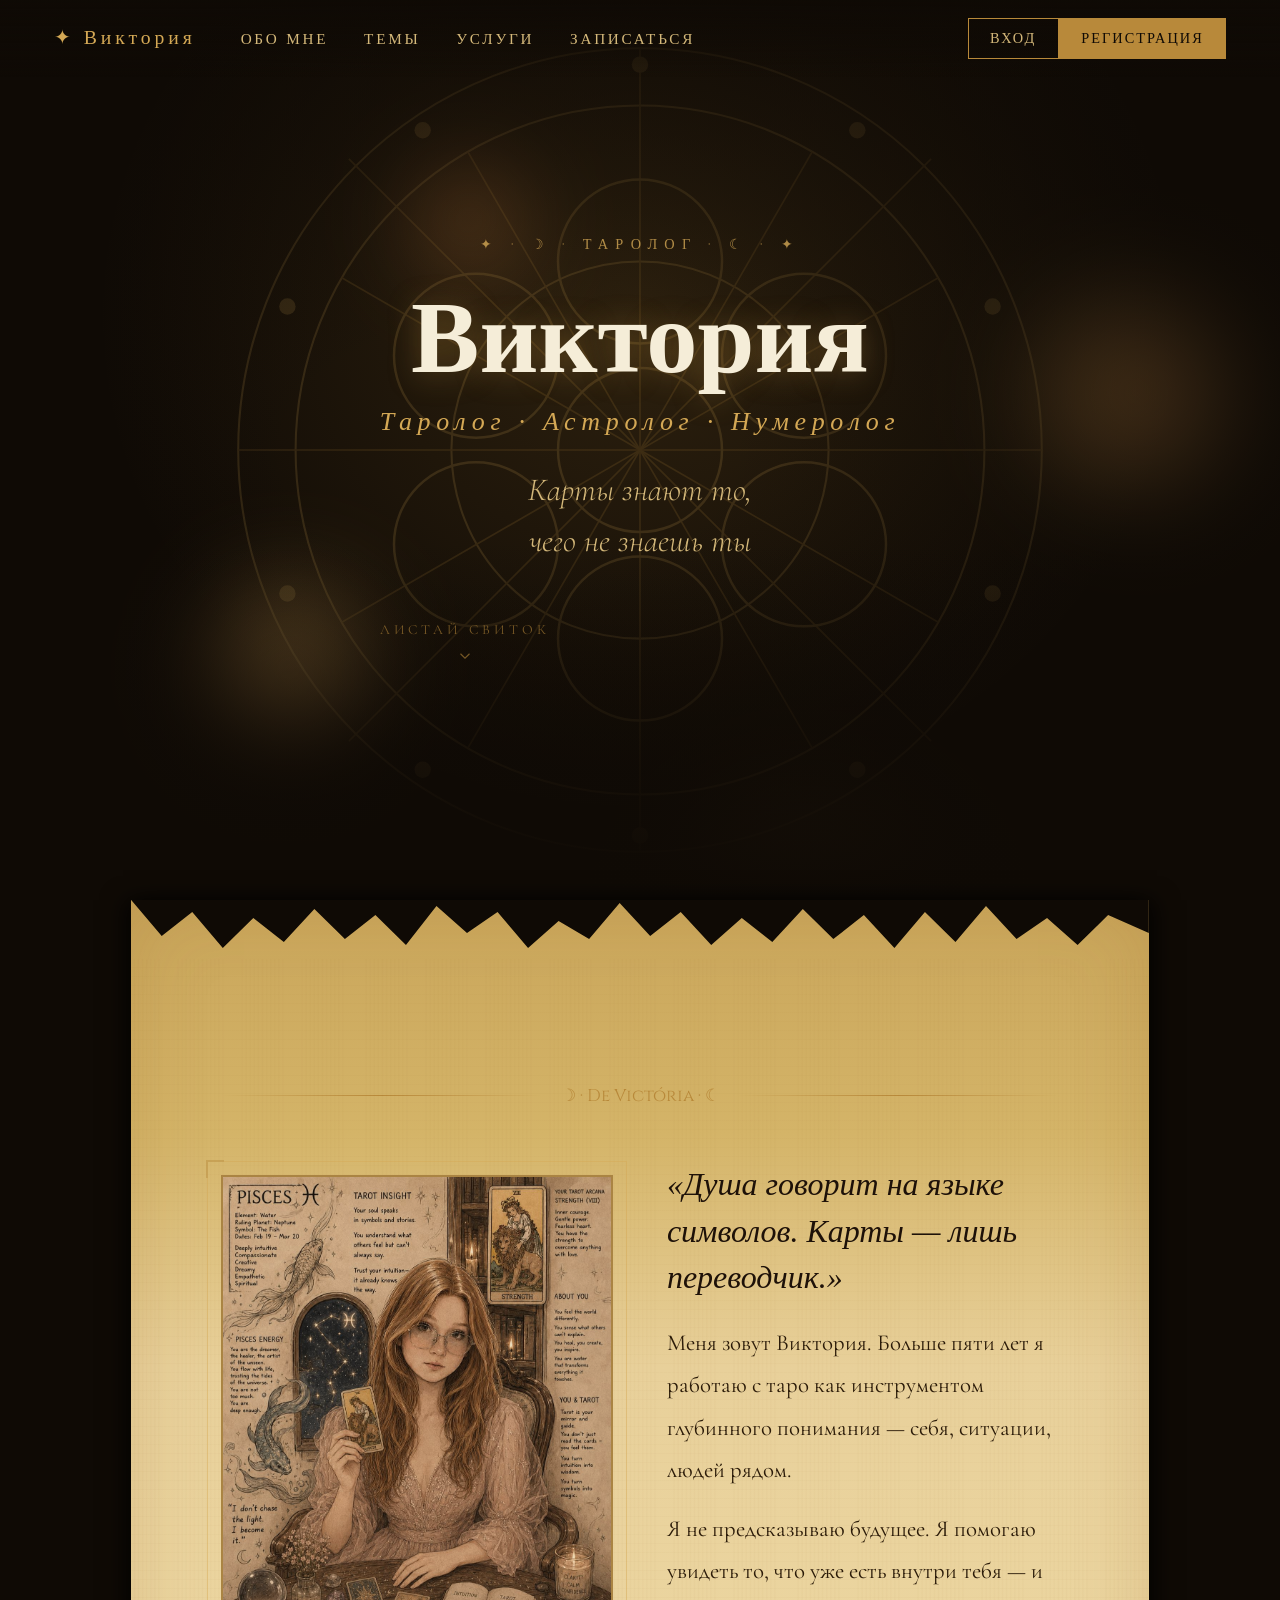
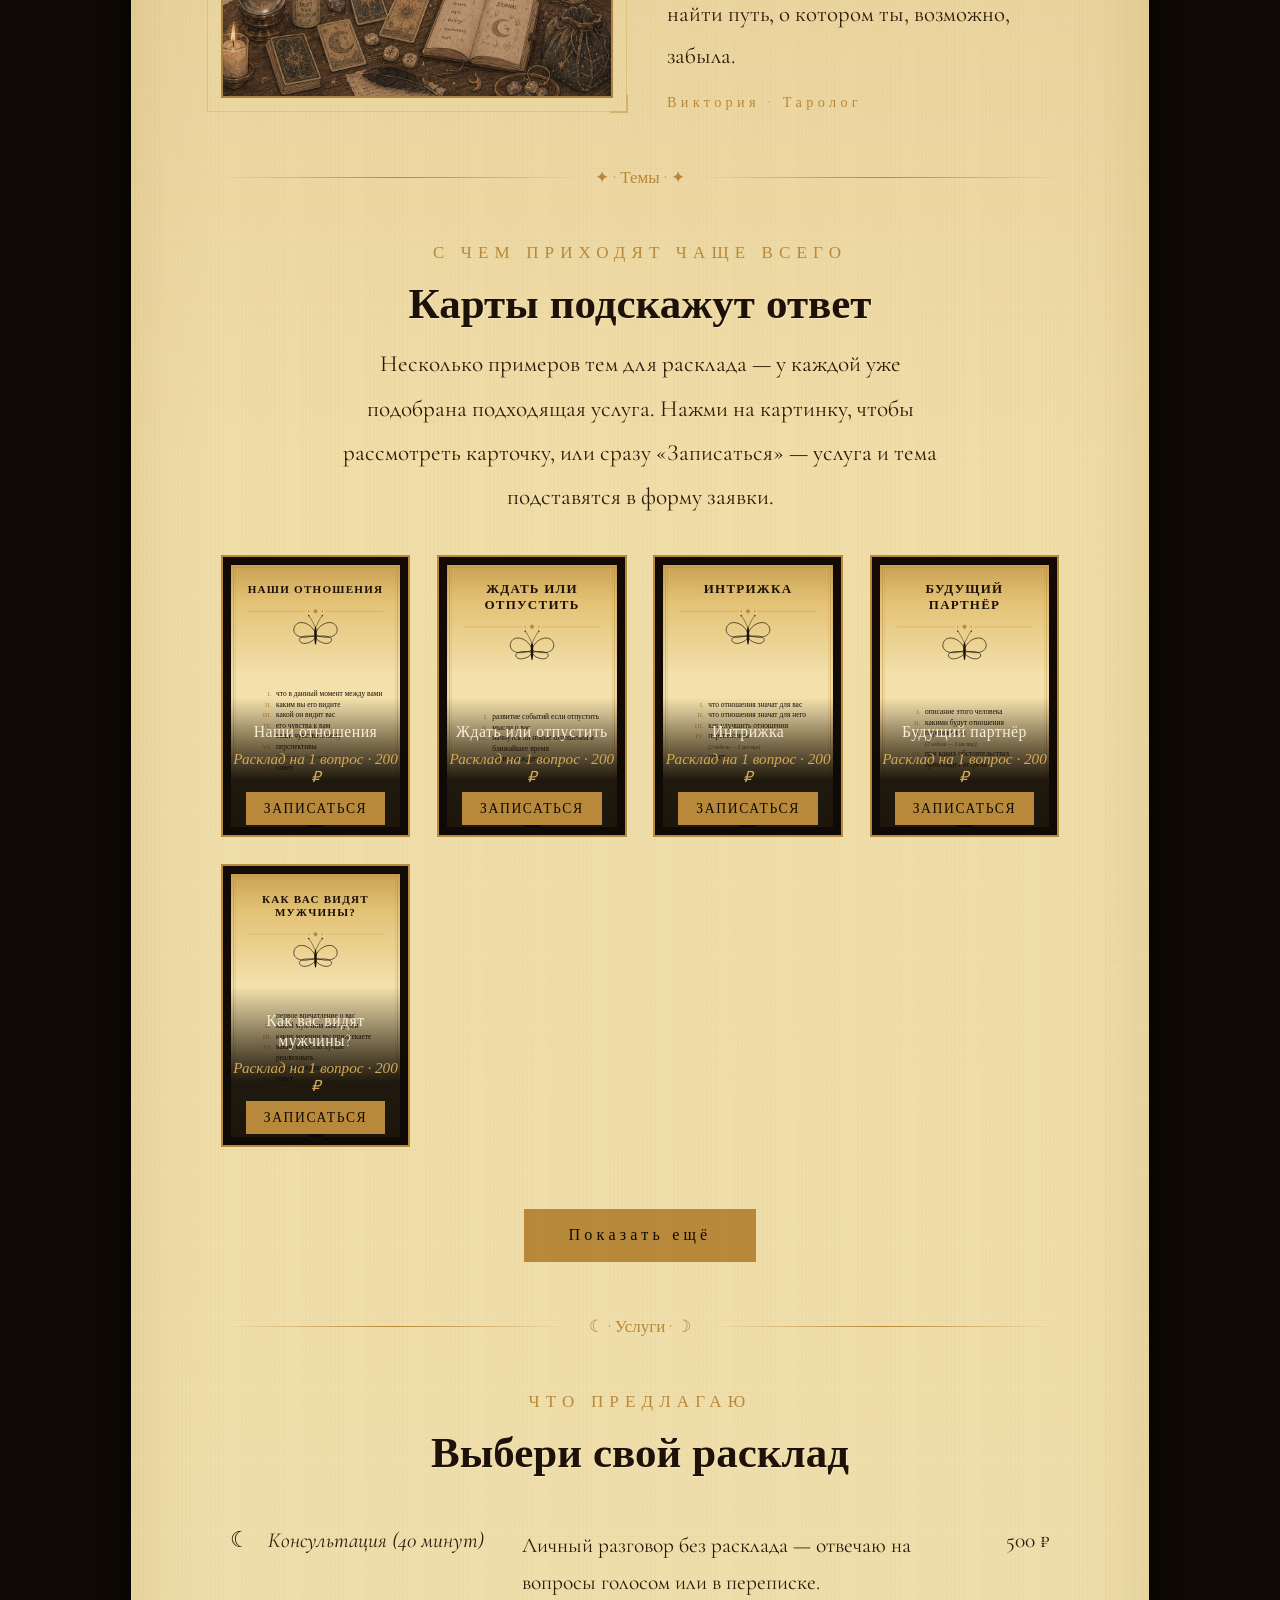
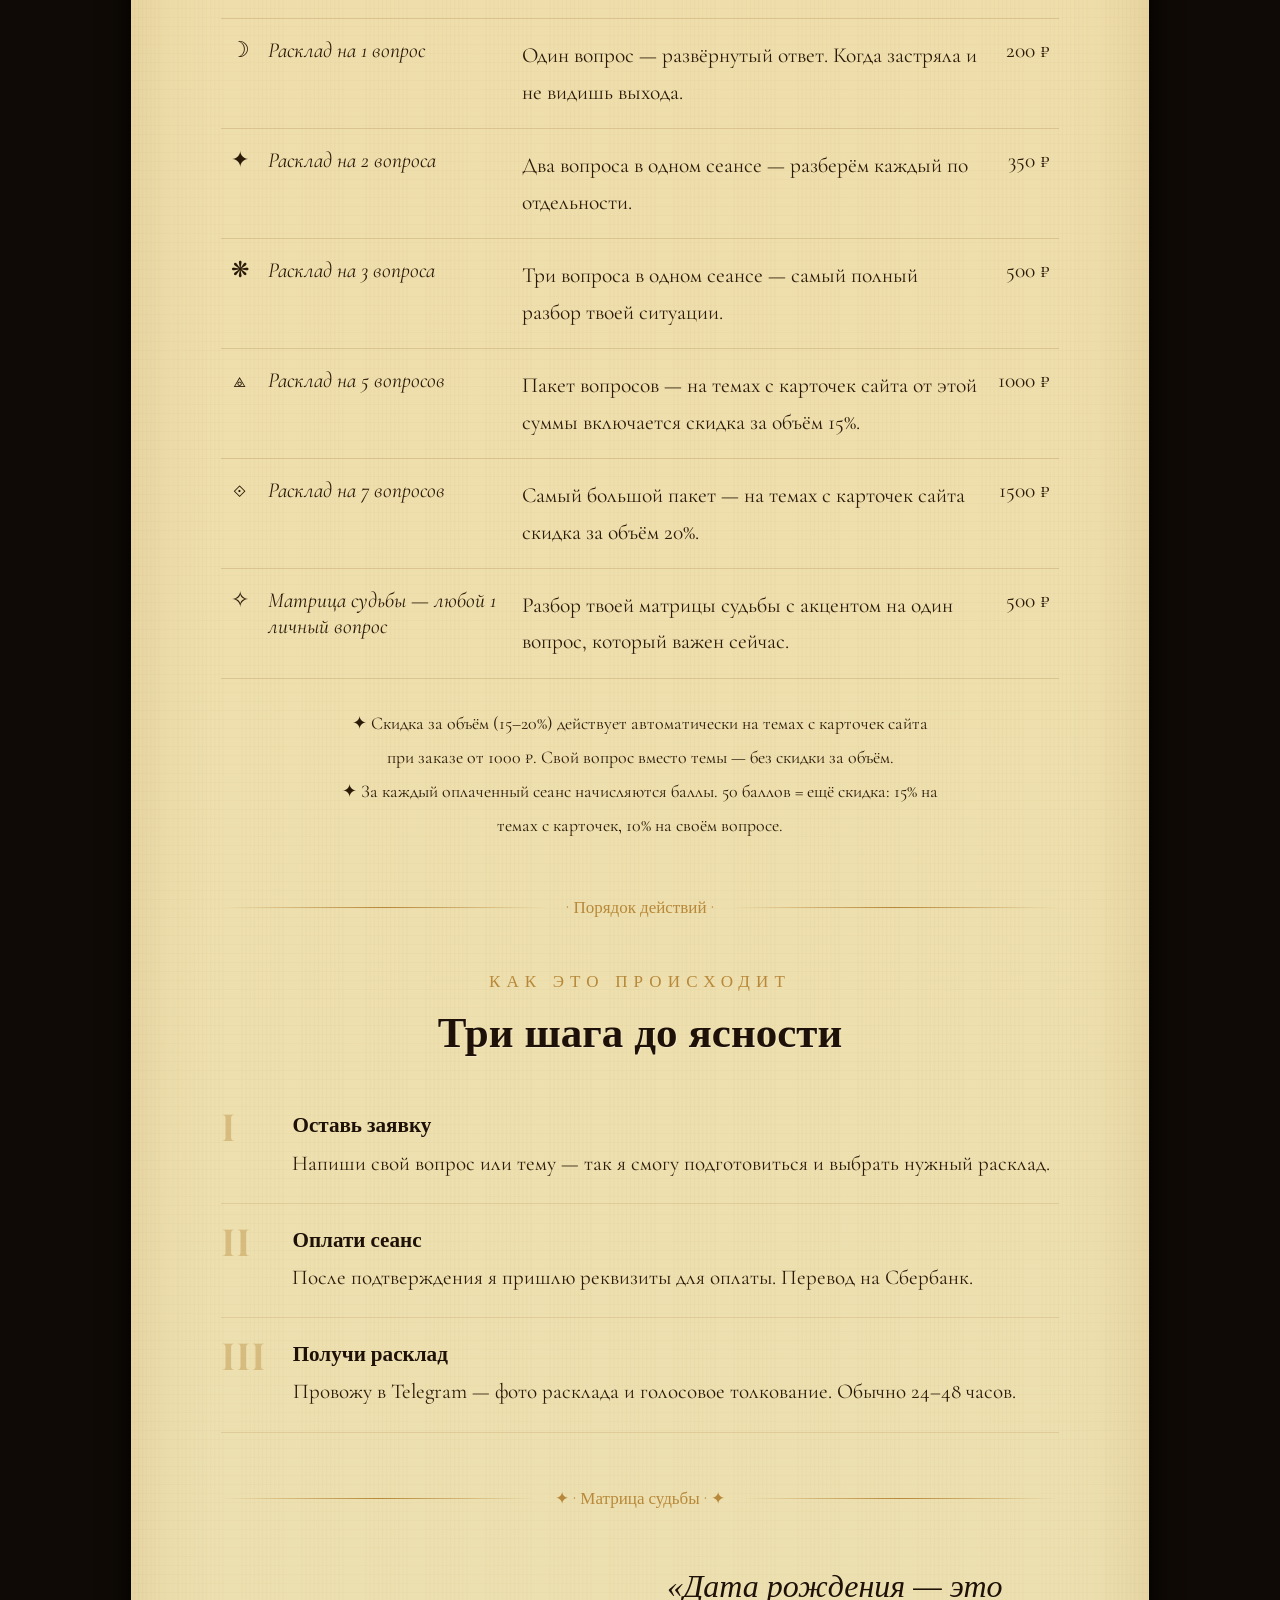
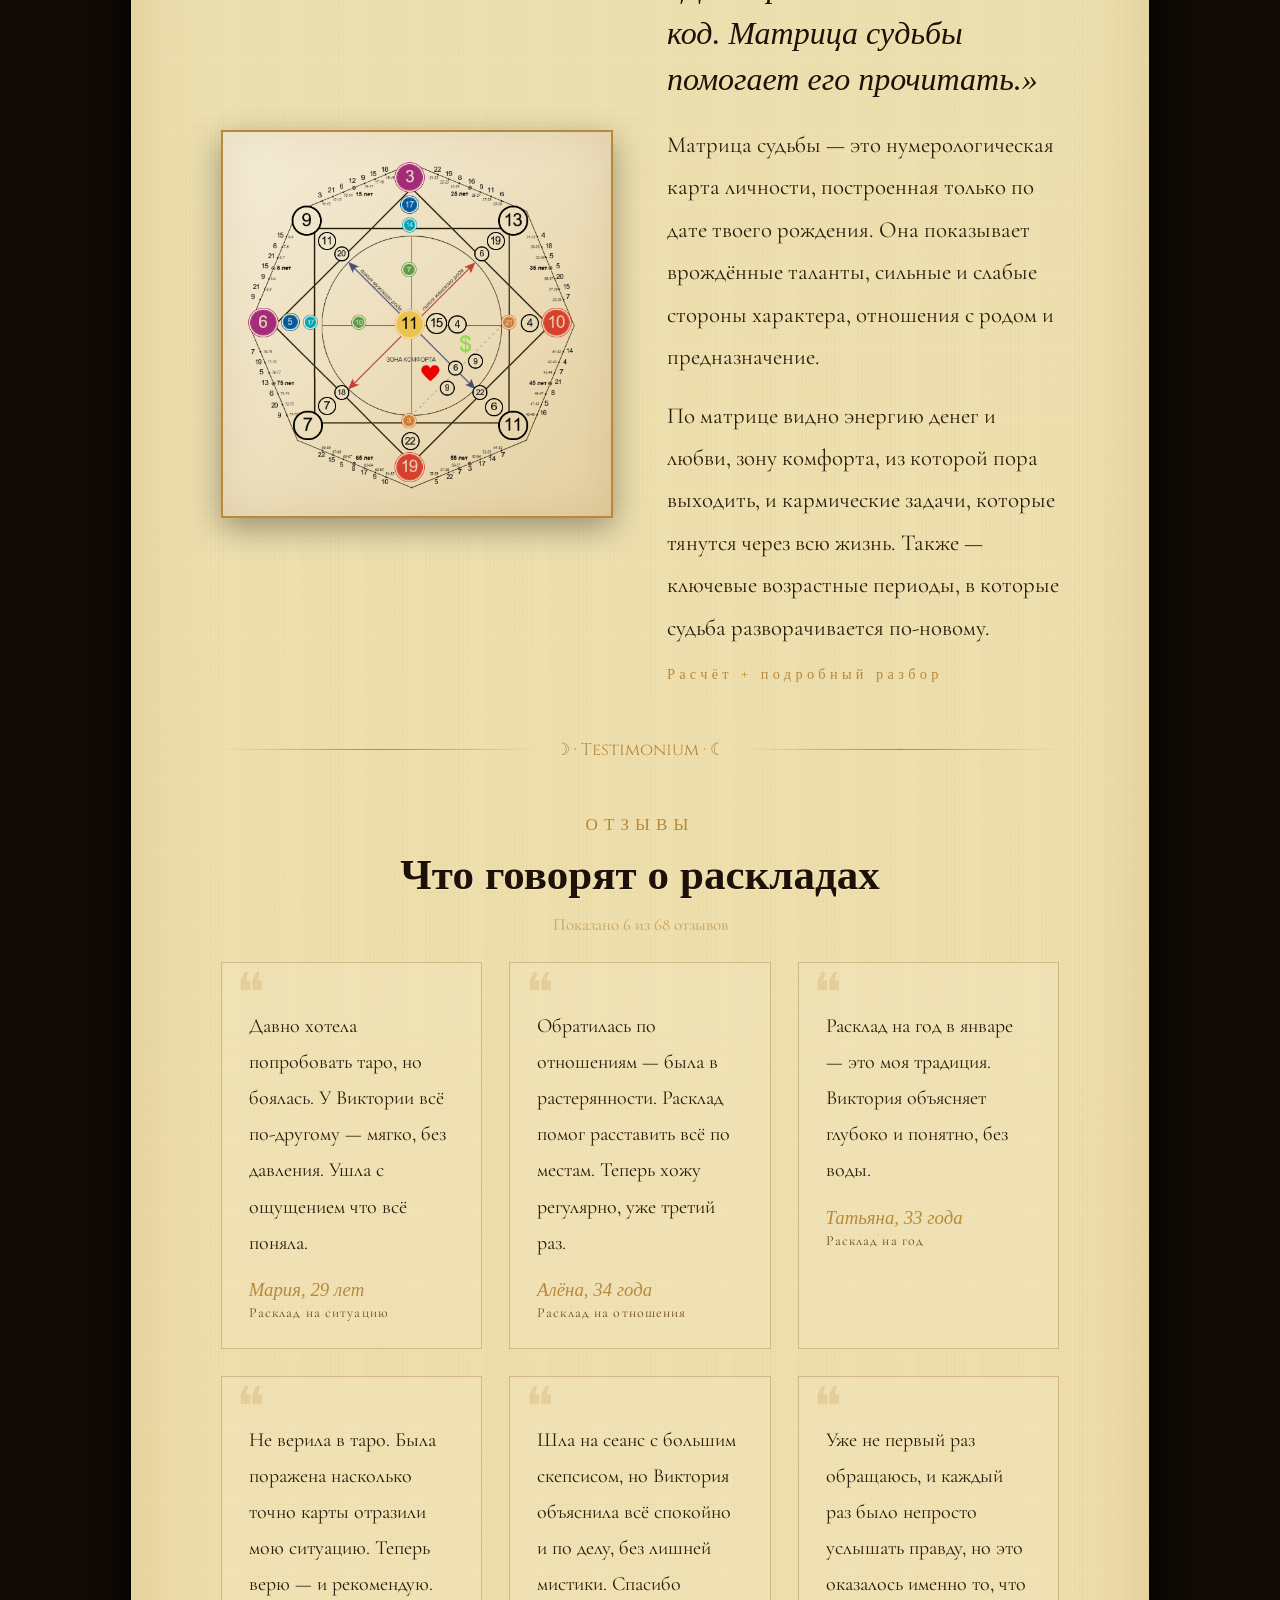
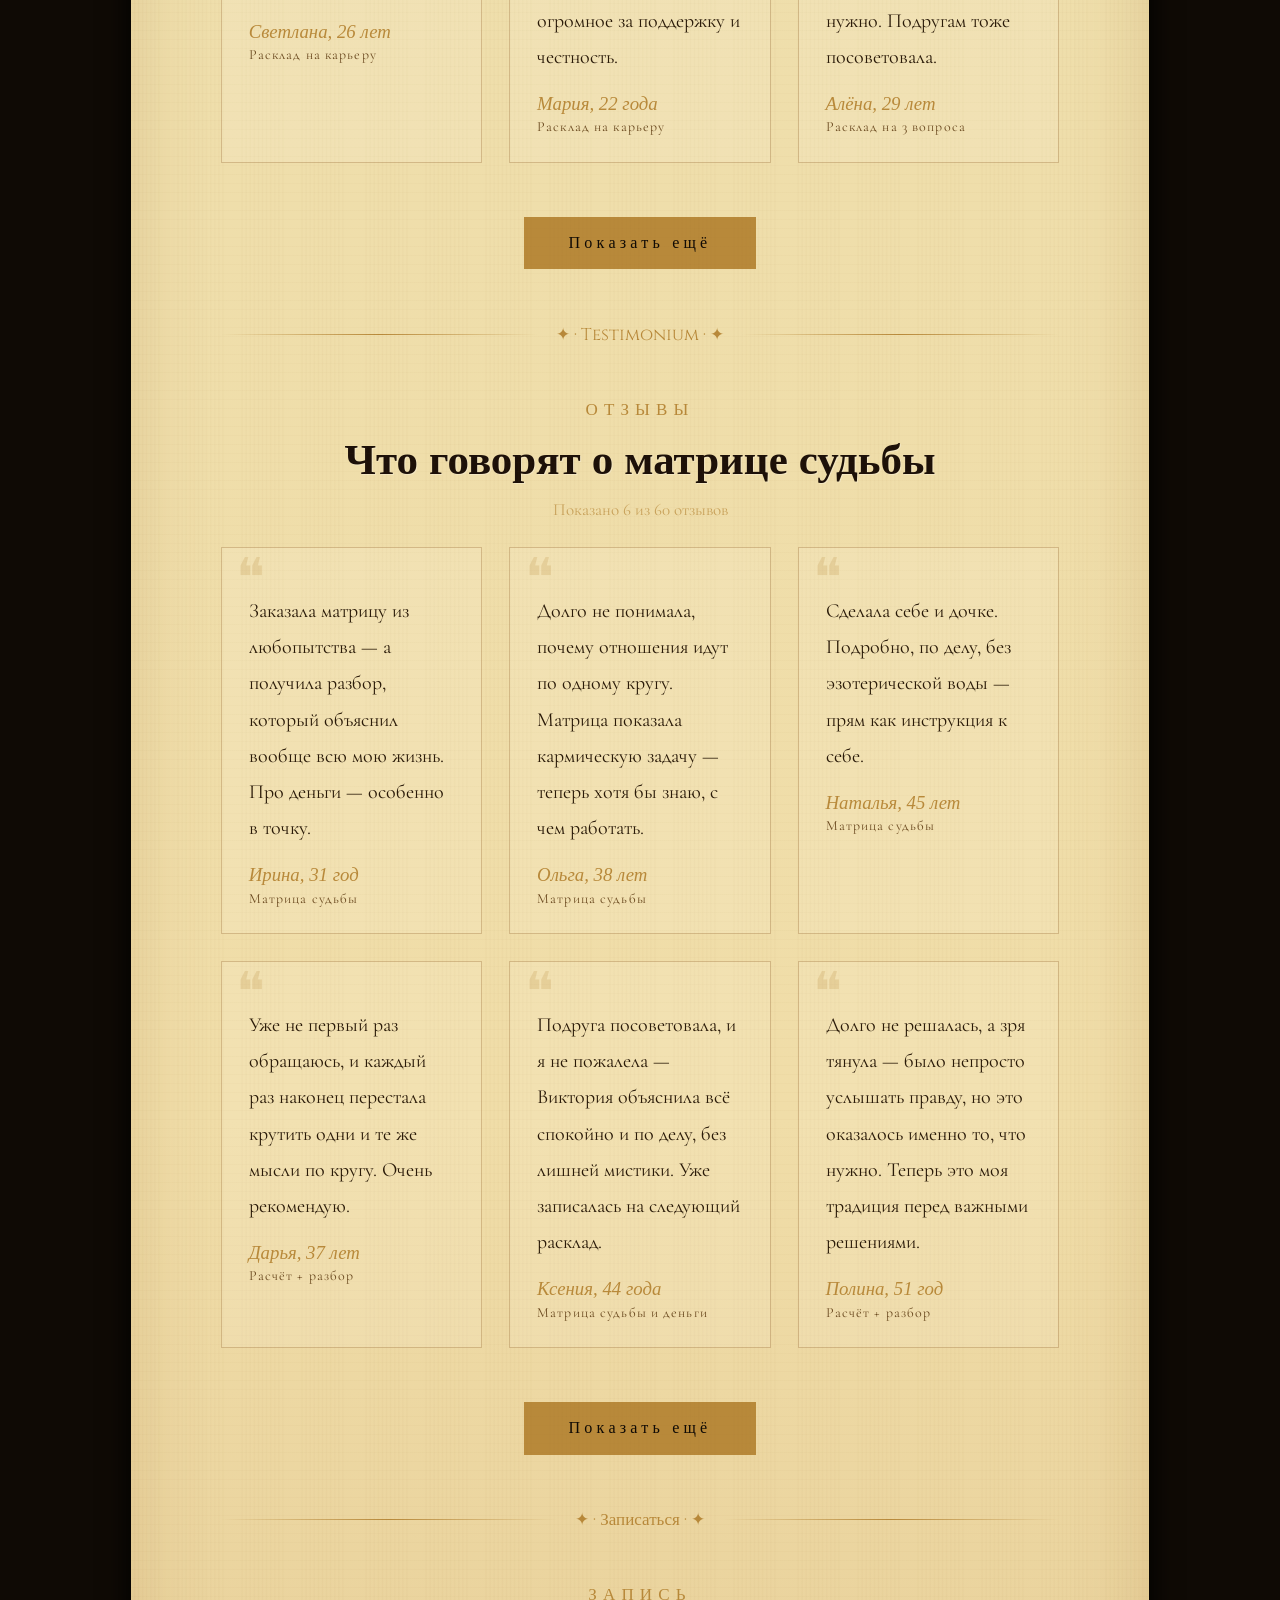
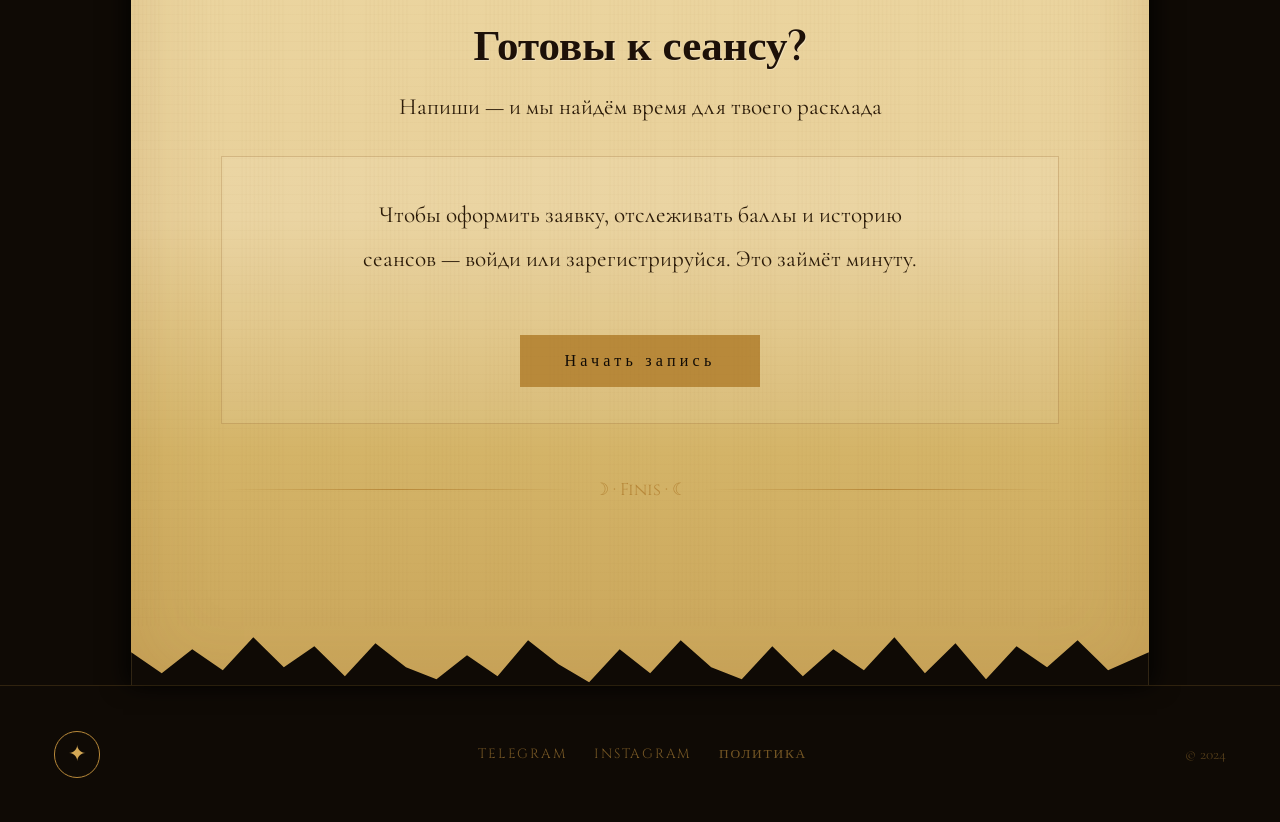
==== frontend/index.html @ 43d9a082 "Compute own-question price from question count instead of a stale catalog The "own question" booking" ====
<!DOCTYPE html>
<html lang="ru">
<head>
<meta charset="UTF-8"/>
<meta name="viewport" content="width=device-width,initial-scale=1.0"/>
<title>Виктория — Таролог</title>
<link rel="preconnect" href="https://fonts.googleapis.com"/>
<link rel="preconnect" href="https://fonts.gstatic.com" crossorigin/>
<link href="https://fonts.googleapis.com/css2?family=Cinzel:wght@400;600;700&family=Cormorant+Garamond:ital,wght@0,300;0,400;0,600;1,300;1,400;1,600&family=IM+Fell+English:ital@0;1&display=swap" rel="stylesheet"/>
<link rel="stylesheet" href="styles.css"/>
</head>
<body>
<canvas id="stars-canvas"></canvas>

<nav>
  <a href="#" class="nav-logo">✦ Виктория</a>
  <ul class="nav-links">
    <li><a href="#about">Обо мне</a></li>
    <li><a href="#cards">Темы</a></li>
    <li><a href="#services">Услуги</a></li>
    <li><a href="#contact">Записаться</a></li>
  </ul>
  <div class="nav-auth">
    <div class="nav-auth-buttons" id="navAuthButtons">
      <button type="button" class="nav-btn" onclick="openAuthModal('login')">Вход</button>
      <button type="button" class="nav-btn primary" onclick="openAuthModal('register')">Регистрация</button>
    </div>
    <div class="nav-profile" id="navProfile" style="display:none">
      <span class="nav-profile-info" id="navProfileInfo"></span>
      <button type="button" class="nav-btn" onclick="logout()">Выйти</button>
    </div>
  </div>
</nav>

<section class="hero">
  <div class="hero-bg"></div>
  <div class="hero-sigil">
    <svg viewBox="0 0 200 200" fill="none" stroke="#d4a855" stroke-width="0.5">
      <circle cx="100" cy="100" r="98"/>
      <circle cx="100" cy="100" r="84"/>
      <circle cx="100" cy="100" r="46"/>
      <g stroke="#b8893a" stroke-width="0.4">
        <line x1="100" y1="2" x2="100" y2="198"/>
        <line x1="2" y1="100" x2="198" y2="100"/>
        <line x1="29" y1="29" x2="171" y2="171"/>
        <line x1="171" y1="29" x2="29" y2="171"/>
        <line x1="100" y1="16" x2="100" y2="184" transform="rotate(30 100 100)"/>
        <line x1="100" y1="16" x2="100" y2="184" transform="rotate(60 100 100)"/>
        <line x1="100" y1="16" x2="100" y2="184" transform="rotate(120 100 100)"/>
        <line x1="100" y1="16" x2="100" y2="184" transform="rotate(150 100 100)"/>
      </g>
      <g stroke="#d4a855" stroke-width="0.6">
        <circle cx="100" cy="54" r="20"/>
        <circle cx="140" cy="77" r="20"/>
        <circle cx="140" cy="123" r="20"/>
        <circle cx="100" cy="146" r="20"/>
        <circle cx="60" cy="123" r="20"/>
        <circle cx="60" cy="77" r="20"/>
        <circle cx="100" cy="100" r="20"/>
      </g>
      <g fill="#d4a855" stroke="none">
        <circle cx="100" cy="6" r="2"/><circle cx="153" cy="22" r="2"/><circle cx="186" cy="65" r="2"/>
        <circle cx="186" cy="135" r="2"/><circle cx="153" cy="178" r="2"/><circle cx="100" cy="194" r="2"/>
        <circle cx="47" cy="178" r="2"/><circle cx="14" cy="135" r="2"/><circle cx="14" cy="65" r="2"/>
        <circle cx="47" cy="22" r="2"/>
      </g>
    </svg>
  </div>
  <div class="candle candle1"></div>
  <div class="candle candle2"></div>
  <div class="candle candle3"></div>
  <div class="candle candle4"></div>
  <div class="hero-vignette"></div>
  <div class="hero-bottom"></div>
  <div class="hero-content">
    <p class="hero-rune">✦ · ☽ · ТАРОЛОГ · ☾ · ✦</p>
    <h1 class="hero-title">Виктория</h1>
    <p class="hero-name">Таролог · Астролог · Нумеролог</p>
    <p class="hero-tagline">Карты знают то,<br/>чего не знаешь ты</p>
    <button type="button" class="scroll-hint" onclick="document.querySelector('.scroll-world').scrollIntoView({behavior:'smooth'})">
      <span>Листай свиток</span>
      <svg viewBox="0 0 24 24"><polyline points="6 9 12 15 18 9"/></svg>
    </button>
  </div>
</section>

<div class="scroll-world">
  <div class="scroll-body">
    <div class="scroll-inner">

      <!-- ПОРТРЕТ -->
      <section id="about">
        <div class="ornament reveal">
          <div class="ornament-line"></div>
          <span class="ornament-glyph">☽ · De Victória · ☾</span>
          <div class="ornament-line"></div>
        </div>
        <div class="portrait-section reveal">
          <div class="portrait-wrap">
            <img class="portrait-img" src="img/photos/portrait2.jpg" alt="Виктория"/>
            <div class="portrait-frame"></div>
          </div>
          <div>
            <p class="portrait-quote">«Душа говорит на языке символов. Карты — лишь переводчик.»</p>
            <p class="portrait-body">Меня зовут Виктория. Больше пяти лет я работаю с таро как инструментом глубинного понимания — себя, ситуации, людей рядом.</p>
            <p class="portrait-body">Я не предсказываю будущее. Я помогаю увидеть то, что уже есть внутри тебя — и найти путь, о котором ты, возможно, забыла.</p>
            <p class="portrait-sig">Виктория · Таролог</p>
          </div>
        </div>
      </section>

      <!-- ТЕМЫ РАСКЛАДОВ -->
      <section id="cards">
        <div class="ornament reveal">
          <div class="ornament-line"></div>
          <span class="ornament-glyph">✦ · Темы · ✦</span>
          <div class="ornament-line"></div>
        </div>
        <p class="scroll-eyebrow reveal">С чем приходят чаще всего</p>
        <h2 class="scroll-section-title reveal">Карты подскажут ответ</h2>
        <p class="scroll-text reveal">Несколько примеров тем для расклада — у каждой уже подобрана подходящая услуга. Нажми на картинку, чтобы рассмотреть карточку, или сразу «Записаться» — услуга и тема подставятся в форму заявки.</p>
        <div class="cards-grid reveal">
          <div class="card-frame"><img src="img/cards/card-otnosheniya.svg" alt="Наши отношения" loading="lazy" onclick="openLightbox('img/cards/card-otnosheniya.svg','Наши отношения')"/><div class="card-title-tag"><span class="card-topic-name">Наши отношения</span><span class="card-topic-price">Расклад на 1 вопрос · 200 ₽</span><button type="button" class="card-book-btn" onclick="bookTopic(event,'Расклад на 1 вопрос','Наши отношения')">Записаться</button></div></div>
          <div class="card-frame"><img src="img/cards/card-zhdat-ili-otpustit.svg" alt="Ждать или отпустить" loading="lazy" onclick="openLightbox('img/cards/card-zhdat-ili-otpustit.svg','Ждать или отпустить')"/><div class="card-title-tag"><span class="card-topic-name">Ждать или отпустить</span><span class="card-topic-price">Расклад на 1 вопрос · 200 ₽</span><button type="button" class="card-book-btn" onclick="bookTopic(event,'Расклад на 1 вопрос','Ждать или отпустить')">Записаться</button></div></div>
          <div class="card-frame"><img src="img/cards/card-intrizhka.svg" alt="Интрижка" loading="lazy" onclick="openLightbox('img/cards/card-intrizhka.svg','Интрижка')"/><div class="card-title-tag"><span class="card-topic-name">Интрижка</span><span class="card-topic-price">Расклад на 1 вопрос · 200 ₽</span><button type="button" class="card-book-btn" onclick="bookTopic(event,'Расклад на 1 вопрос','Интрижка')">Записаться</button></div></div>
          <div class="card-frame"><img src="img/cards/card-budushiy-partner.svg" alt="Будущий партнёр" loading="lazy" onclick="openLightbox('img/cards/card-budushiy-partner.svg','Будущий партнёр')"/><div class="card-title-tag"><span class="card-topic-name">Будущий партнёр</span><span class="card-topic-price">Расклад на 1 вопрос · 200 ₽</span><button type="button" class="card-book-btn" onclick="bookTopic(event,'Расклад на 1 вопрос','Будущий партнёр')">Записаться</button></div></div>
          <div class="card-frame"><img src="img/cards/card-kak-vidyat-muzhchiny.svg" alt="Как вас видят мужчины?" loading="lazy" onclick="openLightbox('img/cards/card-kak-vidyat-muzhchiny.svg','Как вас видят мужчины?')"/><div class="card-title-tag"><span class="card-topic-name">Как вас видят мужчины?</span><span class="card-topic-price">Расклад на 1 вопрос · 200 ₽</span><button type="button" class="card-book-btn" onclick="bookTopic(event,'Расклад на 1 вопрос','Как вас видят мужчины?')">Записаться</button></div></div>
          <div class="card-frame card-extra"><img src="img/cards/card-tyubik.svg" alt="Тюбик" loading="lazy" onclick="openLightbox('img/cards/card-tyubik.svg','Тюбик')"/><div class="card-title-tag"><span class="card-topic-name">Тюбик</span><span class="card-topic-price">Расклад на 1 вопрос · 200 ₽</span><button type="button" class="card-book-btn" onclick="bookTopic(event,'Расклад на 1 вопрос','Тюбик')">Записаться</button></div></div>
          <div class="card-frame card-extra"><img src="img/cards/card-tochka-g.svg" alt="Моя точка G" loading="lazy" onclick="openLightbox('img/cards/card-tochka-g.svg','Моя точка G')"/><div class="card-title-tag"><span class="card-topic-name">Моя точка G</span><span class="card-topic-price">Расклад на 1 вопрос · 200 ₽</span><button type="button" class="card-book-btn" onclick="bookTopic(event,'Расклад на 1 вопрос','Моя точка G')">Записаться</button></div></div>
          <div class="card-frame card-extra"><img src="img/cards/card-chego-on-hochet.svg" alt="Чего он хочет в постели?" loading="lazy" onclick="openLightbox('img/cards/card-chego-on-hochet.svg','Чего он хочет в постели?')"/><div class="card-title-tag"><span class="card-topic-name">Чего он хочет в постели?</span><span class="card-topic-price">Расклад на 1 вопрос · 200 ₽</span><button type="button" class="card-book-btn" onclick="bookTopic(event,'Расклад на 1 вопрос','Чего он хочет в постели?')">Записаться</button></div></div>
          <div class="card-frame card-extra"><img src="img/cards/card-analiz-sna.svg" alt="Анализ сна" loading="lazy" onclick="openLightbox('img/cards/card-analiz-sna.svg','Анализ сна')"/><div class="card-title-tag"><span class="card-topic-name">Анализ сна</span><span class="card-topic-price">Расклад на 1 вопрос · 200 ₽</span><button type="button" class="card-book-btn" onclick="bookTopic(event,'Расклад на 1 вопрос','Анализ сна')">Записаться</button></div></div>
          <div class="card-frame card-extra"><img src="img/cards/card-tishina.svg" alt="Тишина" loading="lazy" onclick="openLightbox('img/cards/card-tishina.svg','Тишина')"/><div class="card-title-tag"><span class="card-topic-name">Тишина</span><span class="card-topic-price">Расклад на 1 вопрос · 200 ₽</span><button type="button" class="card-book-btn" onclick="bookTopic(event,'Расклад на 1 вопрос','Тишина')">Записаться</button></div></div>
          <div class="card-frame card-extra"><img src="img/cards/card-druzhba-ili-lyubov.svg" alt="Дружба или любовь" loading="lazy" onclick="openLightbox('img/cards/card-druzhba-ili-lyubov.svg','Дружба или любовь')"/><div class="card-title-tag"><span class="card-topic-name">Дружба или любовь</span><span class="card-topic-price">Расклад на 1 вопрос · 200 ₽</span><button type="button" class="card-book-btn" onclick="bookTopic(event,'Расклад на 1 вопрос','Дружба или любовь')">Записаться</button></div></div>
          <div class="card-frame card-extra"><img src="img/cards/card-travma-otnosheniya.svg" alt="Травма отношения" loading="lazy" onclick="openLightbox('img/cards/card-travma-otnosheniya.svg','Травма отношения')"/><div class="card-title-tag"><span class="card-topic-name">Травма отношения</span><span class="card-topic-price">Расклад на 1 вопрос · 200 ₽</span><button type="button" class="card-book-btn" onclick="bookTopic(event,'Расклад на 1 вопрос','Травма отношения')">Записаться</button></div></div>
        </div>
        <div class="cards-more-wrap reveal">
          <button type="button" class="btn-scroll" id="cardsMoreBtn" onclick="showMoreCards()">Показать ещё</button>
        </div>
      </section>

      <!-- УСЛУГИ -->
      <section id="services">
        <div class="ornament reveal">
          <div class="ornament-line"></div>
          <span class="ornament-glyph">☾ · Услуги · ☽</span>
          <div class="ornament-line"></div>
        </div>
        <p class="scroll-eyebrow reveal">Что предлагаю</p>
        <h2 class="scroll-section-title reveal">Выбери свой расклад</h2>
        <table class="services-table reveal">
          <tbody>
            <tr><td class="td-glyph">☾</td><td class="td-name">Консультация (40 минут)</td><td class="td-desc">Личный разговор без расклада — отвечаю на вопросы голосом или в переписке.</td><td class="td-price">500 ₽</td></tr>
            <tr><td class="td-glyph">☽</td><td class="td-name">Расклад на 1 вопрос</td><td class="td-desc">Один вопрос — развёрнутый ответ. Когда застряла и не видишь выхода.</td><td class="td-price">200 ₽</td></tr>
            <tr><td class="td-glyph">✦</td><td class="td-name">Расклад на 2 вопроса</td><td class="td-desc">Два вопроса в одном сеансе — разберём каждый по отдельности.</td><td class="td-price">350 ₽</td></tr>
            <tr><td class="td-glyph">❋</td><td class="td-name">Расклад на 3 вопроса</td><td class="td-desc">Три вопроса в одном сеансе — самый полный разбор твоей ситуации.</td><td class="td-price">500 ₽</td></tr>
            <tr><td class="td-glyph">⟁</td><td class="td-name">Расклад на 5 вопросов</td><td class="td-desc">Пакет вопросов — на темах с карточек сайта от этой суммы включается скидка за объём 15%.</td><td class="td-price">1000 ₽</td></tr>
            <tr><td class="td-glyph">⟐</td><td class="td-name">Расклад на 7 вопросов</td><td class="td-desc">Самый большой пакет — на темах с карточек сайта скидка за объём 20%.</td><td class="td-price">1500 ₽</td></tr>
            <tr><td class="td-glyph">✧</td><td class="td-name">Матрица судьбы — любой 1 личный вопрос</td><td class="td-desc">Разбор твоей матрицы судьбы с акцентом на один вопрос, который важен сейчас.</td><td class="td-price">500 ₽</td></tr>
          </tbody>
        </table>
        <p class="scroll-text reveal" style="font-size:1rem;margin-top:.8rem;">✦ Скидка за объём (15–20%) действует автоматически на темах с карточек сайта при заказе от 1000 ₽. Свой вопрос вместо темы — без скидки за объём.<br/>✦ За каждый оплаченный сеанс начисляются баллы. 50 баллов = ещё скидка: 15% на темах с карточек, 10% на своём вопросе.</p>
      </section>

      <!-- КАК ЭТО РАБОТАЕТ -->
      <div class="ornament reveal"><div class="ornament-line"></div><span class="ornament-glyph">· Порядок действий ·</span><div class="ornament-line"></div></div>
      <p class="scroll-eyebrow reveal">Как это происходит</p>
      <h2 class="scroll-section-title reveal">Три шага до ясности</h2>
      <ul class="steps-list reveal">
        <li><span class="step-num">I</span><div class="step-body"><h4>Оставь заявку</h4><p>Напиши свой вопрос или тему — так я смогу подготовиться и выбрать нужный расклад.</p></div></li>
        <li><span class="step-num">II</span><div class="step-body"><h4>Оплати сеанс</h4><p>После подтверждения я пришлю реквизиты для оплаты. Перевод на Сбербанк.</p></div></li>
        <li><span class="step-num">III</span><div class="step-body"><h4>Получи расклад</h4><p>Провожу в Telegram — фото расклада и голосовое толкование. Обычно 24–48 часов.</p></div></li>
      </ul>

      <!-- МАТРИЦА СУДЬБЫ -->
      <div class="ornament reveal">
        <div class="ornament-line"></div>
        <span class="ornament-glyph">✦ · Матрица судьбы · ✦</span>
        <div class="ornament-line"></div>
      </div>
      <div class="portrait-section reveal">
        <div class="portrait-wrap">
          <div class="matrix-mat">
            <img class="matrix-img" src="img/destiny-matrix.png" alt="Матрица судьбы"/>
          </div>
        </div>
        <div>
          <p class="portrait-quote">«Дата рождения — это код. Матрица судьбы помогает его прочитать.»</p>
          <p class="portrait-body">Матрица судьбы — это нумерологическая карта личности, построенная только по дате твоего рождения. Она показывает врождённые таланты, сильные и слабые стороны характера, отношения с родом и предназначение.</p>
          <p class="portrait-body">По матрице видно энергию денег и любви, зону комфорта, из которой пора выходить, и кармические задачи, которые тянутся через всю жизнь. Также — ключевые возрастные периоды, в которые судьба разворачивается по-новому.</p>
          <p class="portrait-sig">Расчёт + подробный разбор</p>
        </div>
      </div>

      <!-- ОТЗЫВЫ: РАСКЛАДЫ -->
      <div class="ornament reveal"><div class="ornament-line"></div><span class="ornament-glyph">☽ · Testimonium · ☾</span><div class="ornament-line"></div></div>
      <p class="scroll-eyebrow reveal">Отзывы</p>
      <h2 class="scroll-section-title reveal">Что говорят о раскладах</h2>
      <p class="reviews-count" id="reviewsTopicsCount"></p>
      <div class="reviews-grid reveal" id="reviewsTopicsGrid"></div>
      <div class="reviews-more-wrap"><button type="button" class="btn-scroll" id="reviewsTopicsBtn" onclick="toggleReviews('topics')">Показать ещё</button></div>

      <!-- ОТЗЫВЫ: МАТРИЦА СУДЬБЫ -->
      <div class="ornament reveal"><div class="ornament-line"></div><span class="ornament-glyph">✦ · Testimonium · ✦</span><div class="ornament-line"></div></div>
      <p class="scroll-eyebrow reveal">Отзывы</p>
      <h2 class="scroll-section-title reveal">Что говорят о матрице судьбы</h2>
      <p class="reviews-count" id="reviewsMatrixCount"></p>
      <div class="reviews-grid reveal" id="reviewsMatrixGrid"></div>
      <div class="reviews-more-wrap"><button type="button" class="btn-scroll" id="reviewsMatrixBtn" onclick="toggleReviews('matrix')">Показать ещё</button></div>

      <!-- ФОРМА -->
      <section id="contact">
        <div class="ornament reveal"><div class="ornament-line"></div><span class="ornament-glyph">✦ · Записаться · ✦</span><div class="ornament-line"></div></div>
        <p class="scroll-eyebrow reveal">Запись</p>
        <h2 class="scroll-section-title reveal">Готовы к сеансу?</h2>
        <p class="scroll-text reveal">Напиши — и мы найдём время для твоего расклада</p>

        <div class="form-scroll reveal" id="bookingGate">
          <p class="scroll-text" style="margin-bottom:1.5rem;">Чтобы оформить заявку, отслеживать баллы и историю сеансов — войди или зарегистрируйся. Это займёт минуту.</p>
          <div style="text-align:center"><button type="button" class="btn-scroll" onclick="startBooking()">Начать запись</button></div>
        </div>

        <div class="form-scroll reveal" id="bookingForm" style="display:none">
          <p class="scroll-text" id="bookingWelcome" style="margin-bottom:1rem;"></p>
          <form class="form-grid" id="sessionForm" onsubmit="submitSession(event)">
            <div class="form-field full"><div class="check-row"><input type="checkbox" id="ownQuestion"/><label for="ownQuestion">Это мой собственный вопрос (не тема с карточек сайта)</label></div></div>
            <div class="form-field full" id="topicPickerWrap">
              <label>Выбери тему</label>
              <p class="picker-hint">Перетащи карту (или просто коснись), которая откликнулась, в поле ниже</p>
              <div class="picker-deck" id="pickerDeck"></div>
              <div class="picker-drop" id="pickerDrop">✦ Положи карту сюда, чтобы заказать ✦</div>
            </div>
            <select id="serviceSelect" style="display:none"></select>
            <div class="form-field full" id="ownQuestionWrap" style="display:none">
              <label>Сколько вопросов?</label>
              <input type="number" id="questionCountField" min="1" max="20" value="1"/>
              <p class="picker-hint" id="ownQuestionPrice" style="text-align:left;margin:.3rem 0 0;"></p>
            </div>
            <div class="form-field full"><label>Твой вопрос</label><textarea id="questionField" placeholder="Опиши ситуацию в нескольких словах..." rows="3"></textarea></div>
            <div class="form-field full"><div class="check-row"><input type="checkbox" id="pts"/><label for="pts" id="ptsLabel">Применить накопленные баллы (скидка 15%)</label></div></div>
            <p class="scroll-text" id="discountHint" style="font-size:.92rem;margin:0;text-align:left;max-width:none;">✦ На темах с карточек сайта от 1000 ₽ скидка за объём действует автоматически.</p>
            <div class="form-field full" id="formMessage" style="text-align:center;font-size:1rem;min-height:1.2em;"></div>
            <div class="form-field full" style="text-align:center"><button type="submit" class="btn-scroll" id="submitBtn">Отправить заявку</button></div>
          </form>
        </div>
      </section>

      <div class="ornament reveal"><div class="ornament-line"></div><span class="ornament-glyph">☽ · Finis · ☾</span><div class="ornament-line"></div></div>
    </div>
  </div>
</div>

<footer>
  <button type="button" class="footer-sticker" onclick="openFaqModal()" title="Частые вопросы" aria-label="Частые вопросы">✦</button>
  <div class="footer-links"><a href="#">Telegram</a><a href="#">Instagram</a><a href="#">Политика</a></div>
  <div class="footer-copy">© 2024</div>
</footer>

<div class="lightbox" id="faqModal">
  <span class="lightbox-close" onclick="closeFaqModal()">✕</span>
  <div class="faq-box">
    <div class="faq-title">✦ Частые вопросы ✦</div>
    <div class="faq-item"><div class="faq-q">Как происходит сеанс?</div><div class="faq-a">Всё проходит в Telegram: ты пишешь вопрос или тему, я делаю расклад и присылаю фото карт с голосовым толкованием. Обычно это занимает 24–48 часов.</div></div>
    <div class="faq-item"><div class="faq-q">Как происходит оплата?</div><div class="faq-a">После того как заявка подтверждена, пришлю реквизиты для перевода на Сбербанк. Расклад начинаю готовить после оплаты.</div></div>
    <div class="faq-item"><div class="faq-q">Что если ответ карт «не понравится»?</div><div class="faq-a">Карты показывают честную картину, а не то, что хочется услышать. Я всегда подробно объясняю расклад и отвечаю на уточняющие вопросы — без доплаты.</div></div>
    <div class="faq-item"><div class="faq-q">Можно ли сделать расклад анонимно?</div><div class="faq-a">Да. Для обычного расклада достаточно вопроса, имя не обязательно. Для матрицы судьбы нужна только дата рождения.</div></div>
    <div class="faq-item"><div class="faq-q">Что если у меня несколько вопросов?</div><div class="faq-a">Выбери пакет на 2, 3, 5 или 7 вопросов — выгоднее, чем платить за каждый отдельно. На пакетах из тем сайта от 1000 ₽ автоматически действует скидка за объём.</div></div>
    <div class="faq-item"><div class="faq-q">Как работают баллы?</div><div class="faq-a">За каждый оплаченный сеанс начисляются баллы. Когда накопится 50 — на следующий расклад из тем сайта скидка 15%, на свой вопрос — 10%. Включается галочкой при оформлении заявки.</div></div>
  </div>
</div>

<div class="lightbox" id="lightbox">
  <span class="lightbox-close" onclick="closeLightbox()">✕</span>
  <img id="lightbox-img" src="" alt=""/>
  <span class="lightbox-caption" id="lightbox-caption"></span>
</div>

<div class="lightbox" id="authModal">
  <span class="lightbox-close" onclick="closeAuthModal()">✕</span>
  <div class="auth-box">
    <div class="auth-tabs">
      <button type="button" class="auth-tab active" id="tabLogin" onclick="switchAuthTab('login')">Вход</button>
      <button type="button" class="auth-tab" id="tabRegister" onclick="switchAuthTab('register')">Регистрация</button>
    </div>
    <form class="auth-form" id="loginForm" onsubmit="submitLogin(event)">
      <div class="form-field"><label>Телефон или Telegram</label><input type="text" id="loginContact" placeholder="@username или +7..." required/></div>
      <div class="form-field"><label>Пароль</label><input type="password" id="loginPassword" required/></div>
      <div class="auth-error" id="loginError"></div>
      <button type="submit" class="btn-scroll" id="loginBtn" style="width:100%">Войти</button>
    </form>
    <form class="auth-form" id="registerForm" style="display:none" onsubmit="submitRegister(event)">
      <div class="form-field"><label>Имя</label><input type="text" id="regName" required/></div>
      <div class="form-field"><label>Пароль (от 5 символов)</label><input type="password" id="regPassword" minlength="5" required/></div>
      <div class="form-field"><label>Telegram или телефон</label><input type="text" id="regContact" placeholder="@username или +7..." required/></div>
      <div class="auth-error" id="registerError"></div>
      <button type="submit" class="btn-scroll" id="registerBtn" style="width:100%">Зарегистрироваться</button>
    </form>
  </div>
</div>

<script src="app.js"></script>
</body>
</html>
---- frontend/styles.css ----
*,*::before,*::after{box-sizing:border-box;margin:0;padding:0;}
:root{
  --ink:#0f0a05;--ink2:#1c1008;--parch:#e4cfa0;--parch2:#d4b87a;--parch3:#c9a55a;
  --gold:#b8893a;--gold2:#d4a855;--smoke:#f5edd8;
  --ff-title:'Cinzel',serif;--ff-body:'Cormorant Garamond',serif;--ff-fell:'IM Fell English',serif;
}
html{scroll-behavior:smooth;font-size:112%;}
body{background:var(--ink);color:var(--parch);font-family:var(--ff-body);overflow-x:hidden;}
#stars-canvas{position:fixed;top:0;left:0;width:100%;height:100%;pointer-events:none;z-index:0;opacity:.85;}

/* NAV */
nav{position:fixed;top:0;left:0;right:0;z-index:200;display:flex;align-items:center;gap:2.5rem;padding:1rem 3rem;background:linear-gradient(to bottom,rgba(15,10,5,.9),transparent);}
.nav-logo{font-family:var(--ff-title);font-size:1.1rem;letter-spacing:.2em;color:var(--gold2);text-decoration:none;}
.nav-links{display:flex;gap:2rem;list-style:none;}
.nav-links a{font-family:var(--ff-title);font-size:.85rem;letter-spacing:.18em;text-transform:uppercase;color:var(--parch2);text-decoration:none;transition:color .3s;}
.nav-links a:hover{color:var(--gold2);}
.nav-auth{margin-left:auto;display:flex;align-items:center;gap:1rem;}
.nav-btn{font-family:var(--ff-title);font-size:.8rem;letter-spacing:.14em;text-transform:uppercase;background:none;border:1px solid var(--gold);color:var(--parch2);padding:.55rem 1.2rem;cursor:pointer;transition:all .3s;}
.nav-btn:hover{color:var(--ink);background:var(--gold2);}
.nav-btn.primary{background:var(--gold);color:var(--ink);}
.nav-btn.primary:hover{background:var(--gold2);}
.nav-profile{display:flex;align-items:center;gap:.9rem;}
.nav-profile-info{font-family:var(--ff-fell);font-size:.95rem;font-style:italic;color:var(--parch2);text-align:right;line-height:1.3;}
.nav-profile-info b{color:var(--gold2);font-weight:600;}
@media(max-width:540px){.nav-profile-info{display:none;}}

/* HERO */
.hero{position:relative;min-height:100vh;display:flex;align-items:center;justify-content:center;overflow:hidden;z-index:1;}
.hero-bg{position:absolute;inset:0;background:radial-gradient(ellipse at 50% 35%,rgba(184,137,58,.18),transparent 60%),var(--ink);}
.hero-sigil{position:absolute;top:50%;left:50%;width:min(78vw,820px);height:min(78vw,820px);transform:translate(-50%,-50%);opacity:.16;pointer-events:none;animation:sigilSpin 160s linear infinite;}
.hero-sigil svg{width:100%;height:100%;}
@keyframes sigilSpin{from{transform:translate(-50%,-50%) rotate(0deg);}to{transform:translate(-50%,-50%) rotate(360deg);}}
.candle{position:absolute;border-radius:50%;filter:blur(40px);mix-blend-mode:screen;animation:flicker 4.5s ease-in-out infinite;}
.candle1{left:14%;top:62%;width:220px;height:220px;background:radial-gradient(circle,rgba(255,191,107,.55),rgba(184,137,58,.18) 55%,transparent 75%);animation-duration:4.2s;}
.candle2{left:78%;top:28%;width:280px;height:280px;background:radial-gradient(circle,rgba(255,170,90,.45),rgba(184,137,58,.15) 55%,transparent 75%);animation-duration:5.6s;animation-delay:-1.2s;}
.candle3{left:50%;top:85%;width:340px;height:340px;background:radial-gradient(circle,rgba(255,200,120,.4),rgba(184,137,58,.12) 55%,transparent 75%);animation-duration:6.4s;animation-delay:-2.6s;}
.candle4{left:30%;top:15%;width:170px;height:170px;background:radial-gradient(circle,rgba(255,150,70,.35),transparent 70%);animation-duration:3.8s;animation-delay:-.6s;}
@keyframes flicker{0%,100%{opacity:.7;transform:scale(1);}25%{opacity:.95;transform:scale(1.06);}50%{opacity:.6;transform:scale(.96);}75%{opacity:.88;transform:scale(1.03);}}
.hero-vignette{position:absolute;inset:0;background:radial-gradient(ellipse at 40% 50%,transparent 20%,rgba(15,10,5,.75)80%);}
.hero-bottom{position:absolute;bottom:0;left:0;right:0;height:40%;background:linear-gradient(to top,var(--ink),transparent);}
.hero-content{position:relative;z-index:2;text-align:center;padding:2rem;max-width:800px;}
.hero-rune{font-family:var(--ff-title);font-size:.8rem;letter-spacing:.5em;color:var(--gold2);margin-bottom:2rem;opacity:.8;}
.hero-title{font-family:var(--ff-title);font-size:clamp(3rem,8vw,7rem);font-weight:700;color:var(--smoke);line-height:1;margin-bottom:.8rem;text-shadow:0 2px 30px rgba(180,136,58,.4);}
.hero-name{font-family:var(--ff-fell);font-size:clamp(1.05rem,2.2vw,1.45rem);font-style:italic;color:var(--gold2);letter-spacing:.22em;margin-bottom:1.5rem;}
.hero-tagline{font-family:var(--ff-body);font-size:clamp(1.3rem,2.6vw,1.8rem);font-weight:300;font-style:italic;color:var(--parch2);line-height:1.6;margin-bottom:3rem;max-width:500px;margin-left:auto;margin-right:auto;}
.scroll-hint{display:flex;flex-direction:column;align-items:center;gap:.5rem;color:var(--gold);opacity:.6;font-size:.78rem;letter-spacing:.28em;text-transform:uppercase;animation:floatY 2.5s ease-in-out infinite;background:none;border:none;cursor:pointer;font-family:inherit;transition:opacity .3s;}
.scroll-hint:hover{opacity:1;}
@keyframes floatY{0%,100%{transform:translateY(0);}50%{transform:translateY(7px);}}
.scroll-hint svg{width:18px;height:18px;fill:none;stroke:var(--gold);stroke-width:1.5;}

/* SCROLL */
.scroll-world{position:relative;z-index:2;margin:0 auto;max-width:1120px;}
.scroll-body{
  position:relative;
  background:linear-gradient(to bottom,#c9a55a 0%,#d4b468 3%,#e8d09a 6%,#f0dda8 15%,#ede0b0 50%,#f0dda8 85%,#e8d09a 94%,#d4b468 97%,#c9a55a 100%);
  margin:0 clamp(.8rem,4vw,3.5rem);
  box-shadow:-8px 0 20px rgba(0,0,0,.6),8px 0 20px rgba(0,0,0,.6),inset 0 0 80px rgba(139,90,30,.15);
}
.scroll-body::before{content:'';display:block;height:60px;background:var(--ink);clip-path:polygon(0% 0%,3% 60%,6% 20%,9% 80%,12% 30%,15% 70%,18% 15%,21% 65%,24% 25%,27% 75%,30% 10%,33% 55%,36% 20%,39% 80%,42% 35%,45% 65%,48% 5%,51% 60%,54% 20%,57% 75%,60% 30%,63% 70%,66% 15%,69% 65%,72% 25%,75% 80%,78% 20%,81% 70%,84% 10%,87% 65%,90% 30%,93% 75%,96% 25%,100% 55%,100% 0%);margin-bottom:-1px;}
.scroll-body::after{content:'';display:block;height:60px;background:var(--ink);clip-path:polygon(0% 100%,0% 45%,3% 80%,6% 40%,9% 75%,12% 20%,15% 70%,18% 35%,21% 85%,24% 30%,27% 70%,30% 90%,33% 50%,36% 85%,39% 25%,42% 65%,45% 95%,48% 40%,51% 80%,54% 25%,57% 70%,60% 90%,63% 35%,66% 85%,69% 40%,72% 75%,75% 20%,78% 80%,81% 30%,84% 90%,87% 35%,90% 70%,93% 25%,96% 75%,100% 45%,100% 100%);margin-top:-1px;}
.scroll-inner{position:relative;padding:4rem 5rem;}
.scroll-inner::before{content:'';position:absolute;inset:0;background:repeating-linear-gradient(90deg,transparent 0px,transparent 3px,rgba(139,90,30,.03)3px,rgba(139,90,30,.03)4px),repeating-linear-gradient(0deg,transparent 0px,transparent 8px,rgba(139,90,30,.025)8px,rgba(139,90,30,.025)9px);pointer-events:none;}

/* ornament */
.ornament{display:flex;align-items:center;gap:1rem;margin:3rem 0;color:var(--gold);opacity:.6;}
.ornament-line{flex:1;height:1px;background:linear-gradient(to right,transparent,var(--gold),transparent);}
.ornament-glyph{font-family:var(--ff-title);font-size:.95rem;white-space:nowrap;}
.scroll-eyebrow{font-family:var(--ff-fell);font-size:.95rem;letter-spacing:.36em;text-transform:uppercase;color:var(--gold);text-align:center;margin-bottom:.7rem;}
.scroll-section-title{font-family:var(--ff-title);font-size:clamp(1.7rem,3.4vw,2.4rem);font-weight:600;color:var(--ink2);text-align:center;margin-bottom:.5rem;text-shadow:1px 1px 0 rgba(255,255,255,.3);}
.scroll-text{font-family:var(--ff-body);font-size:1.3rem;line-height:1.9;color:#2a1a08;text-align:center;max-width:600px;margin:0 auto 1.5rem;}

/* PORTRAIT */
.portrait-section{display:grid;grid-template-columns:1fr 1fr;gap:3rem;align-items:center;margin:2rem 0;}
.portrait-wrap{position:relative;display:flex;justify-content:center;}
.portrait-img{width:100%;max-width:400px;border:2.5px solid var(--gold);filter:sepia(.2) brightness(.92);position:relative;z-index:1;}
.portrait-frame{position:absolute;inset:-14px;border:1px solid var(--gold2);opacity:.45;pointer-events:none;z-index:2;}
.portrait-frame::before,.portrait-frame::after{content:'';position:absolute;width:18px;height:18px;border-color:var(--gold);border-style:solid;}
.portrait-frame::before{top:-2px;left:-2px;border-width:2px 0 0 2px;}
.portrait-frame::after{bottom:-2px;right:-2px;border-width:0 2px 2px 0;}
.portrait-quote{font-family:var(--ff-fell);font-size:clamp(1.35rem,2.5vw,1.8rem);font-style:italic;color:var(--ink2);line-height:1.45;margin-bottom:1.2rem;}
.portrait-body{font-size:1.28rem;line-height:1.85;color:#2a1a08;margin-bottom:.9rem;}
.portrait-sig{font-family:var(--ff-title);font-size:.8rem;letter-spacing:.3em;color:var(--gold);}

/* MATRIX */
.matrix-mat{background:linear-gradient(135deg,var(--smoke),var(--parch));padding:1.1rem;border:2.5px solid var(--gold);box-shadow:0 10px 30px rgba(0,0,0,.35),inset 0 0 40px rgba(139,90,30,.12);position:relative;z-index:1;}
.matrix-img{width:100%;max-width:380px;display:block;margin:0 auto;mix-blend-mode:multiply;}

/* CARDS */
.cards-grid{display:grid;grid-template-columns:repeat(auto-fill,minmax(150px,1fr));gap:1.5rem;margin-top:2rem;}
.card-extra{display:none;}
.cards-grid.expanded .card-extra{display:block;}
.cards-more-wrap{text-align:center;margin-top:2rem;}
.card-frame{position:relative;cursor:pointer;border:2px solid var(--gold);overflow:hidden;transition:transform .35s ease,box-shadow .35s;}
.card-frame:hover{transform:translateY(-6px) rotate(.3deg);box-shadow:0 10px 24px rgba(0,0,0,.35);}
.card-frame img{width:100%;display:block;cursor:pointer;}
.card-title-tag{position:absolute;bottom:0;left:0;right:0;background:linear-gradient(to top,rgba(15,10,5,.92) 40%,transparent);padding:1.4rem .5rem .6rem;display:flex;flex-direction:column;align-items:center;gap:.35rem;}
.card-topic-name{font-family:var(--ff-title);font-size:.88rem;letter-spacing:.03em;color:var(--smoke);text-align:center;line-height:1.3;}
.card-topic-price{font-family:var(--ff-fell);font-size:.85rem;font-style:italic;color:var(--gold2);text-align:center;}
.card-book-btn{font-family:var(--ff-title);font-size:.76rem;letter-spacing:.12em;text-transform:uppercase;color:var(--ink);background:var(--gold);border:none;padding:.4rem 1rem;cursor:pointer;transition:background .25s;}
.card-book-btn:hover{background:var(--gold2);}

/* LIGHTBOX */
.lightbox{display:none;position:fixed;inset:0;z-index:1000;background:rgba(0,0,0,.92);align-items:center;justify-content:center;flex-direction:column;gap:1rem;}
.lightbox.open{display:flex;}
.lightbox img{max-height:80vh;max-width:90vw;border:2px solid var(--gold);}
.lightbox-caption{font-family:var(--ff-title);font-size:.88rem;letter-spacing:.18em;color:var(--gold2);text-transform:uppercase;}
.lightbox-close{position:absolute;top:1.5rem;right:2rem;font-size:2rem;color:var(--gold);cursor:pointer;font-family:var(--ff-title);}

/* AUTH MODAL */
.auth-box{background:linear-gradient(to bottom,#ede0b0,#e8d09a);border:2px solid var(--gold);padding:2.2rem;width:min(380px,88vw);}
.auth-tabs{display:flex;gap:0;margin-bottom:1.6rem;border-bottom:1px solid rgba(139,90,30,.3);}
.auth-tab{flex:1;background:none;border:none;font-family:var(--ff-title);font-size:.85rem;letter-spacing:.13em;text-transform:uppercase;color:#6b4a20;padding:.7rem 0;cursor:pointer;border-bottom:2px solid transparent;transition:color .25s,border-color .25s;}
.auth-tab.active{color:var(--ink2);border-bottom-color:var(--gold);}
.auth-form{display:flex;flex-direction:column;gap:1rem;}
.auth-error{color:#8c2f2f;font-size:.95rem;font-style:italic;min-height:1.1em;}

/* SERVICES TABLE */
.services-table{width:100%;border-collapse:collapse;margin:1.5rem 0;}
.services-table tr{border-bottom:1px solid rgba(139,90,30,.2);transition:background .2s;}
.services-table tr:hover{background:rgba(139,90,30,.06);}
.services-table td{padding:1rem .5rem;font-family:var(--ff-body);font-size:1.2rem;color:#2a1a08;vertical-align:top;}
.td-glyph{font-size:1.5rem;color:var(--gold);width:36px;text-align:center;padding-right:1rem;}
.td-name{font-family:var(--ff-fell);font-size:1.35rem;font-style:italic;}
.td-desc{font-size:1.12rem;color:#3a2510;line-height:1.7;}
.td-price{font-family:var(--ff-title);font-size:1.2rem;color:var(--gold);white-space:nowrap;text-align:right;}

/* STEPS */
.steps-list{list-style:none;margin:1.5rem 0;}
.steps-list li{display:flex;gap:1.5rem;padding:1.2rem 0;border-bottom:1px solid rgba(139,90,30,.15);align-items:flex-start;}
.step-num{font-family:var(--ff-title);font-size:2.1rem;font-weight:700;color:var(--gold);opacity:.4;line-height:1;min-width:2.5rem;}
.step-body h4{font-family:var(--ff-title);font-size:1.18rem;color:var(--ink2);margin-bottom:.3rem;}
.step-body p{font-size:1.18rem;color:#2a1a08;line-height:1.7;}

/* REVIEWS */
.reviews-grid{display:grid;grid-template-columns:repeat(auto-fit,minmax(230px,1fr));gap:1.5rem;margin:1.5rem 0;}
.review-parch{background:rgba(255,255,255,.1);border:1px solid rgba(139,90,30,.3);padding:1.5rem;position:relative;}
.review-parch::before{content:'\275D';font-size:3rem;color:var(--gold);opacity:.2;position:absolute;top:.2rem;left:.8rem;font-family:var(--ff-fell);line-height:1;}
.review-text-p{font-size:1.12rem;line-height:1.8;color:#2a1a08;padding-top:1rem;margin-bottom:1rem;}
.review-author-p{font-family:var(--ff-fell);font-style:italic;font-size:1.05rem;color:var(--gold);}
.review-topic-p{font-size:.78rem;letter-spacing:.08em;color:#6b4a20;margin-top:.2rem;}
.reviews-more-wrap{text-align:center;margin:1.5rem 0 .5rem;}
.reviews-count{font-size:.95rem;color:var(--gold);opacity:.7;text-align:center;margin-bottom:.5rem;}

/* FORM */
.form-scroll{background:rgba(255,255,255,.08);border:1px solid rgba(139,90,30,.25);padding:2rem;margin:1.5rem 0;}
.form-grid{display:grid;grid-template-columns:1fr 1fr;gap:1.2rem;}
.form-field{display:flex;flex-direction:column;gap:.4rem;}
.form-field.full{grid-column:1/-1;}
.form-field label{font-family:var(--ff-title);font-size:.8rem;letter-spacing:.2em;color:var(--gold);}
.form-field input,.form-field textarea,.form-field select{background:transparent;border:none;border-bottom:1px solid rgba(139,90,30,.4);color:#1a0f05;font-family:var(--ff-body);font-size:1.2rem;padding:.5rem 0;outline:none;transition:border-color .3s;}
.form-field input:focus,.form-field textarea:focus,.form-field select:focus{border-color:var(--gold);}
.form-field textarea{resize:vertical;min-height:80px;}
.form-field select option{background:#e8d09a;}
.check-row{display:flex;align-items:center;gap:.7rem;margin-top:.3rem;}
.check-row input[type=checkbox]{accent-color:var(--gold);width:16px;height:16px;}
.check-row label{font-size:1.05rem;color:#2a1a08;font-style:italic;}
.btn-scroll{display:inline-block;padding:.85rem 2.5rem;background:var(--gold);color:var(--ink);font-family:var(--ff-title);font-size:.9rem;letter-spacing:.26em;border:none;cursor:pointer;margin-top:1.5rem;transition:background .3s;}
.btn-scroll:hover{background:var(--gold2);}

/* DRAG-AND-DROP TOPIC PICKER */
.picker-hint{font-size:1.05rem;color:#3a2510;font-style:italic;text-align:center;margin-bottom:1rem;}
.picker-deck{display:flex;flex-wrap:wrap;gap:.9rem;justify-content:center;margin-bottom:1.3rem;padding:1rem;background:rgba(255,255,255,.12);border:1px dashed rgba(139,90,30,.35);}
.picker-card{width:74px;border:2px solid var(--gold);border-radius:4px;overflow:hidden;cursor:grab;background:var(--ink);transition:transform .2s,box-shadow .2s;user-select:none;touch-action:none;}
.picker-card img{width:100%;display:block;pointer-events:none;}
.picker-card span{display:block;font-family:var(--ff-title);font-size:.62rem;text-align:center;color:var(--smoke);background:rgba(0,0,0,.75);padding:.2rem .15rem;line-height:1.2;}
.picker-card:hover{transform:translateY(-4px);box-shadow:0 8px 16px rgba(0,0,0,.3);}
.picker-card.dragging{opacity:.4;}
.picker-card.placed{display:none;}
.picker-drop{min-height:120px;border:2.5px dashed var(--gold);border-radius:6px;display:flex;align-items:center;justify-content:center;gap:1rem;text-align:center;color:#6b4a20;font-style:italic;font-size:1.05rem;padding:1rem;transition:background .2s,border-color .2s;margin-bottom:1.3rem;}
.picker-drop.dragover{background:rgba(184,137,58,.15);border-color:var(--gold2);}
.picker-drop.filled{border-style:solid;color:#2a1a08;font-style:normal;}
.picker-drop-card{width:64px;border:2px solid var(--gold);border-radius:4px;overflow:hidden;flex-shrink:0;}
.picker-drop-card img{width:100%;display:block;}
.picker-clear{background:none;border:1px solid var(--gold);color:#6b4a20;font-family:var(--ff-title);font-size:.7rem;letter-spacing:.1em;padding:.3rem .8rem;cursor:pointer;text-transform:uppercase;}
.picker-clear:hover{background:var(--gold);color:var(--ink);}

/* FOOTER */
footer{position:relative;z-index:2;border-top:1px solid rgba(180,136,58,.2);padding:2.5rem 3rem;display:flex;justify-content:space-between;align-items:center;flex-wrap:wrap;gap:1rem;}
.footer-sticker{background:none;border:1px solid var(--gold);color:var(--gold2);width:2.6rem;height:2.6rem;border-radius:50%;font-size:1.2rem;cursor:pointer;transition:all .3s;display:flex;align-items:center;justify-content:center;}
.footer-sticker:hover{background:var(--gold);color:var(--ink);transform:scale(1.08);}
.footer-links{display:flex;gap:1.5rem;}
.footer-links a{font-family:var(--ff-title);font-size:.75rem;letter-spacing:.13em;text-transform:uppercase;color:var(--gold);opacity:.6;text-decoration:none;transition:opacity .3s;}
.footer-links a:hover{opacity:1;}
.footer-copy{font-size:.85rem;color:var(--gold);opacity:.4;}

/* FAQ */
.faq-box{background:linear-gradient(to bottom,#ede0b0,#e8d09a);border:2px solid var(--gold);padding:2.2rem;width:min(560px,90vw);max-height:80vh;overflow-y:auto;}
.faq-title{font-family:var(--ff-title);font-size:1.25rem;letter-spacing:.1em;color:var(--ink2);text-align:center;margin-bottom:1.5rem;}
.faq-item{border-bottom:1px solid rgba(139,90,30,.25);padding:1rem 0;}
.faq-q{font-family:var(--ff-fell);font-style:italic;font-size:1.2rem;color:var(--ink2);margin-bottom:.4rem;}
.faq-a{font-size:1.1rem;line-height:1.7;color:#3a2510;}

/* RESPONSIVE */
@media(max-width:700px){
  nav{padding:.8rem 1.2rem;}.nav-links{display:none;}
  .scroll-inner{padding:2.5rem 1.5rem;}
  .portrait-section{grid-template-columns:1fr;}
  .form-grid{grid-template-columns:1fr;}
  .cards-grid{grid-template-columns:repeat(auto-fill,minmax(120px,1fr));}
  footer{flex-direction:column;text-align:center;padding:2rem 1.2rem;}
}

/* REVEAL */
.reveal{opacity:0;transform:translateY(22px);transition:opacity .7s ease,transform .7s ease;}
.reveal.visible{opacity:1;transform:none;}
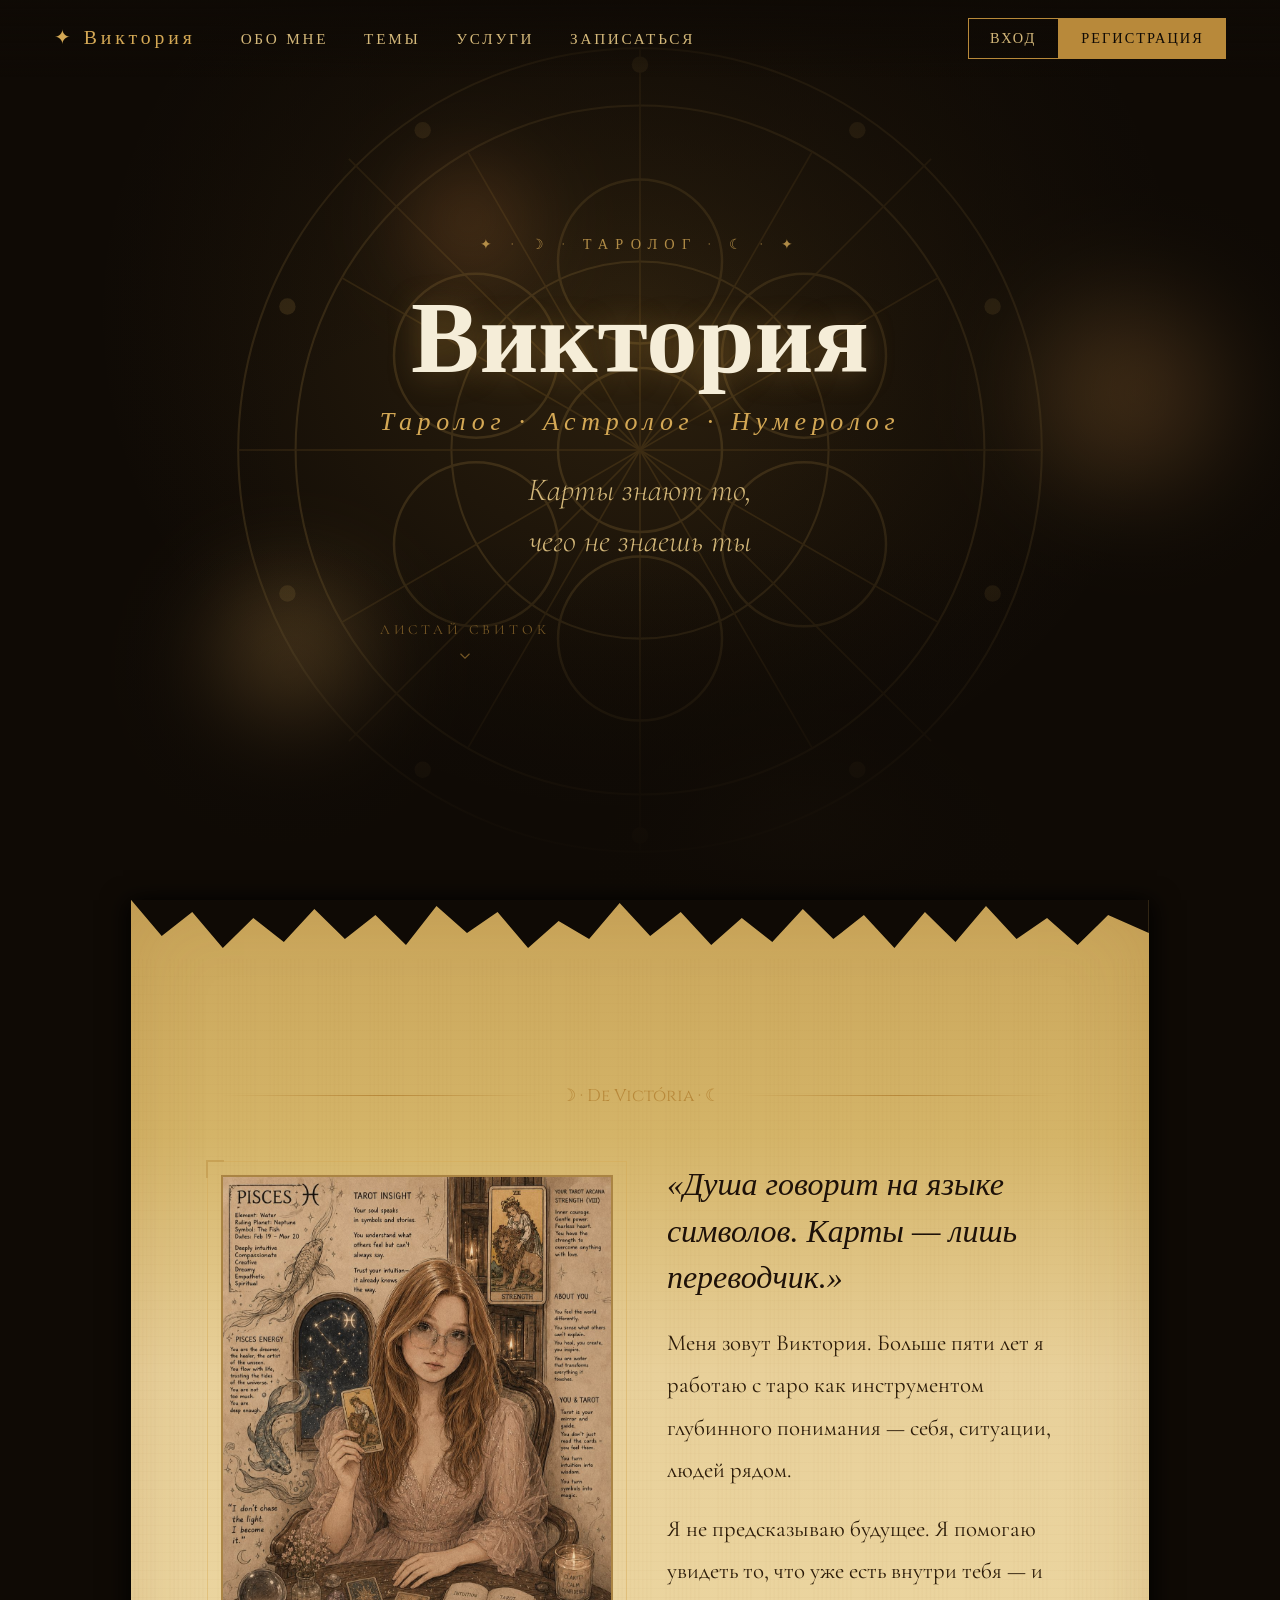
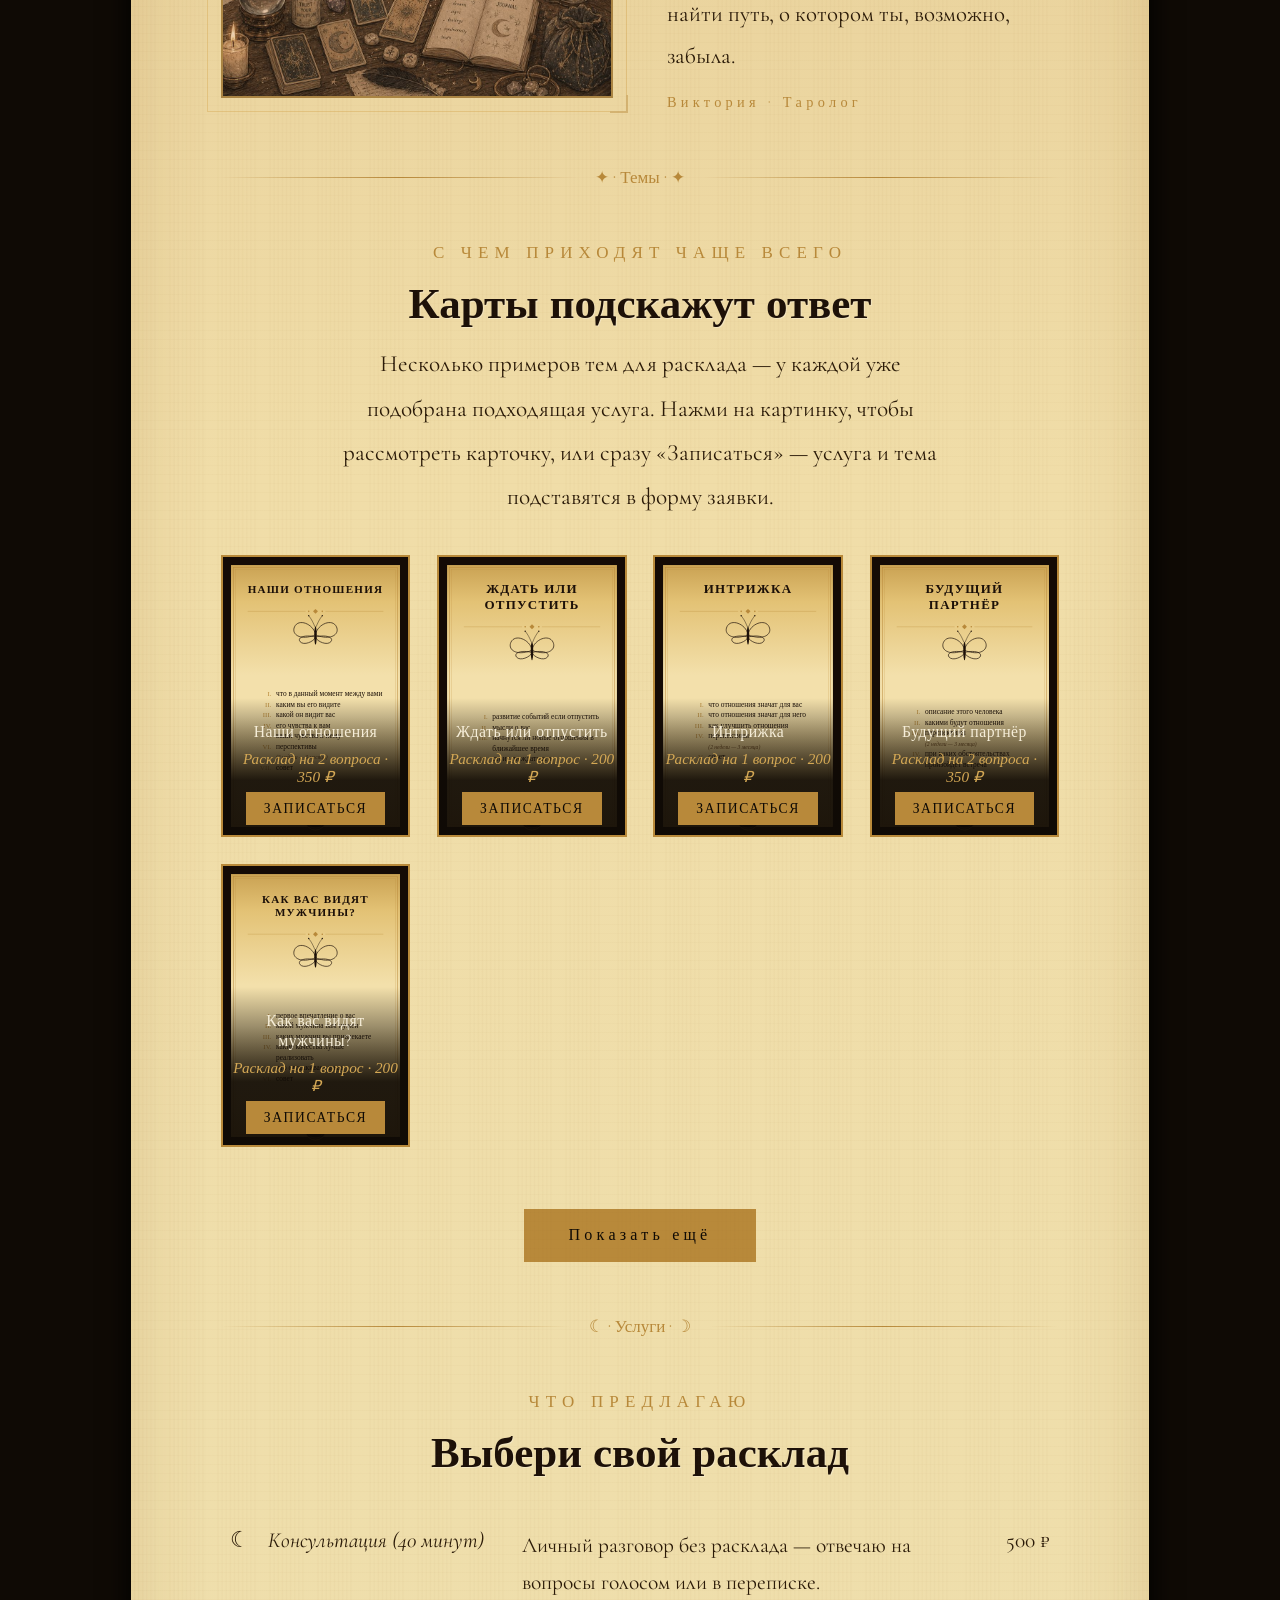
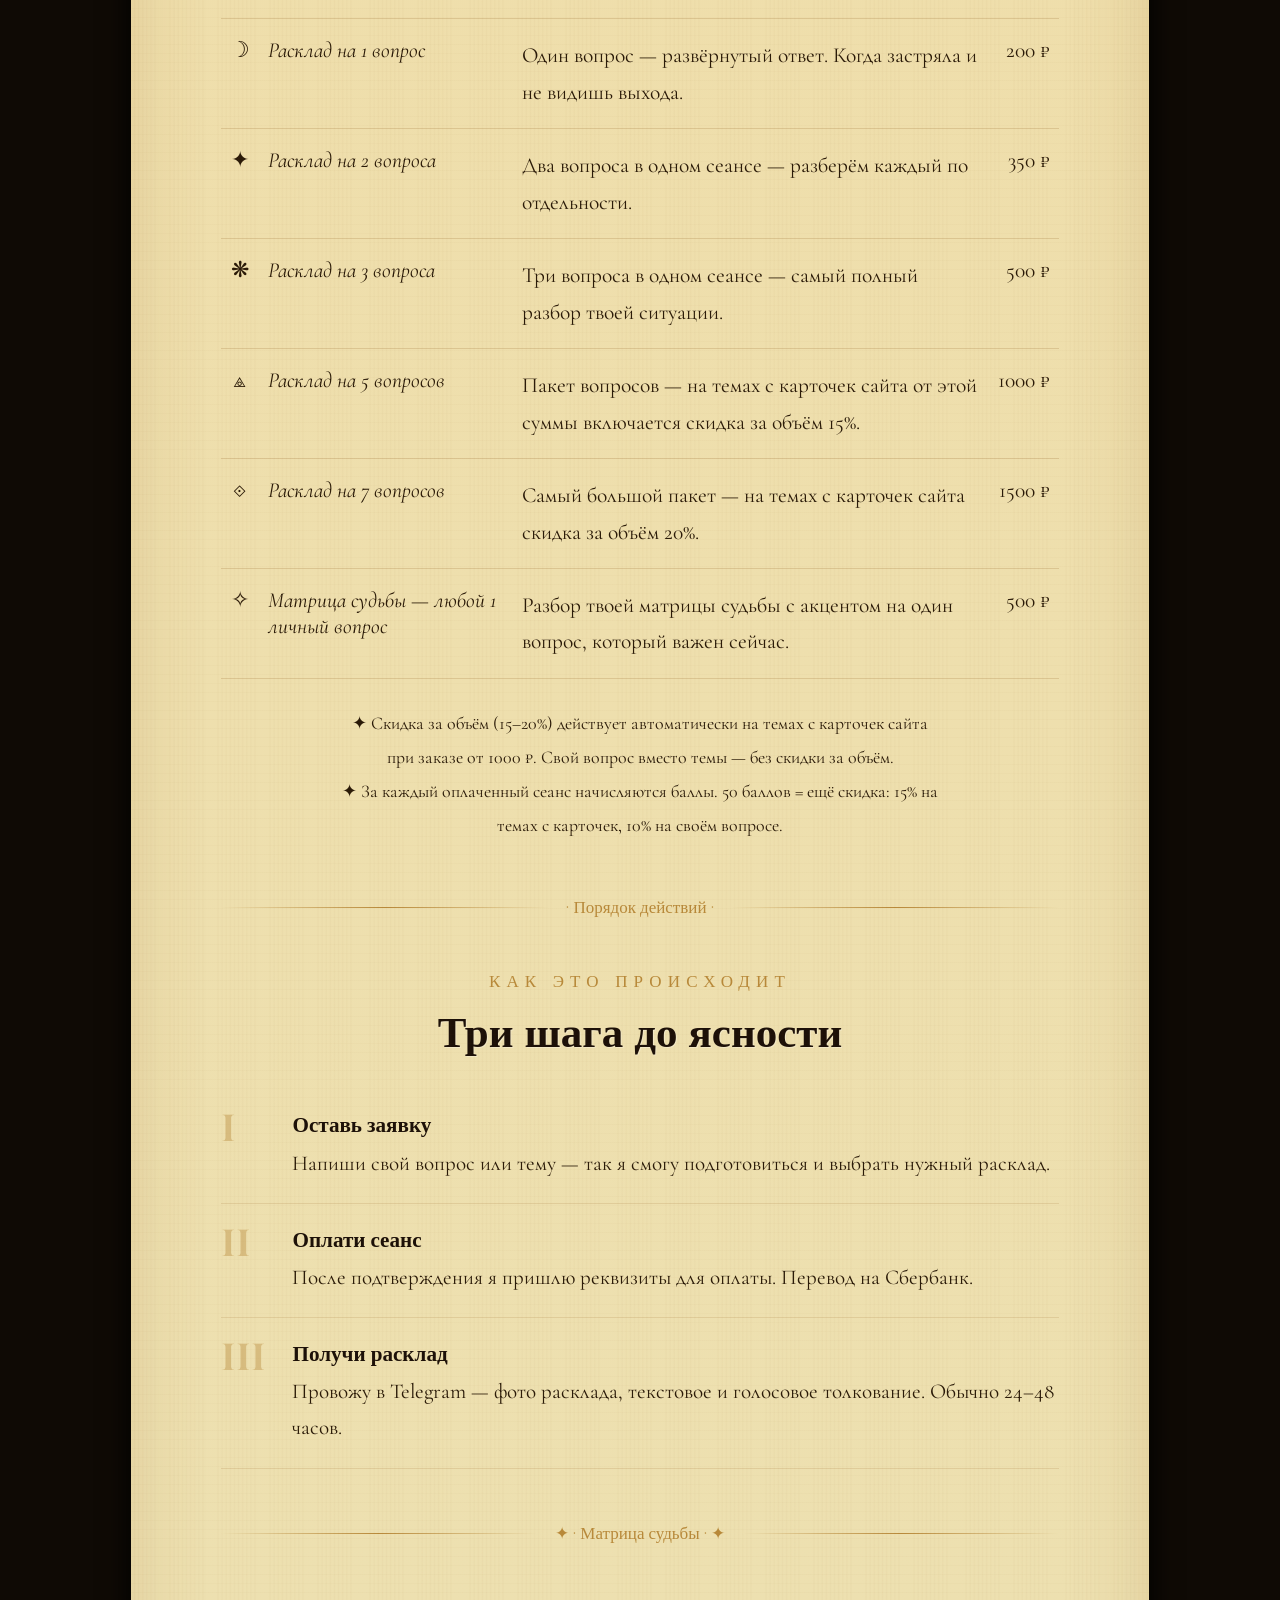
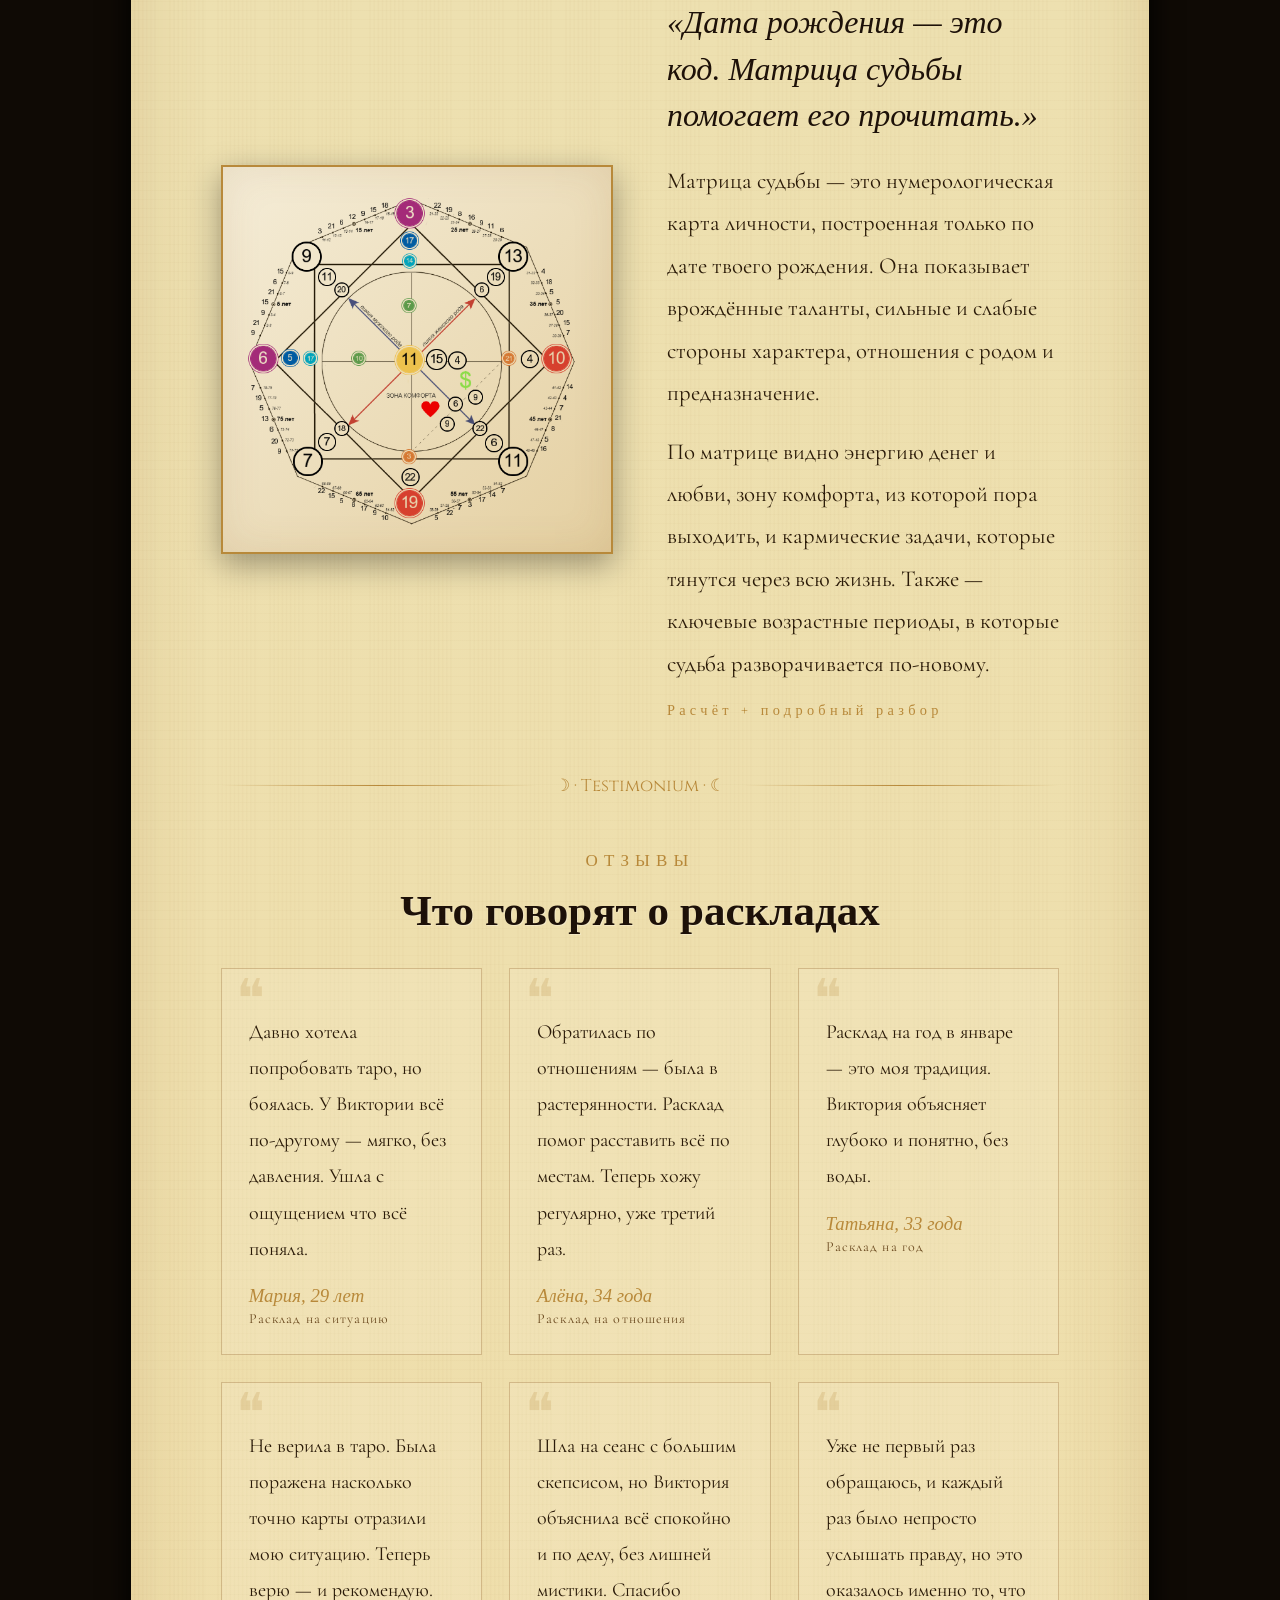
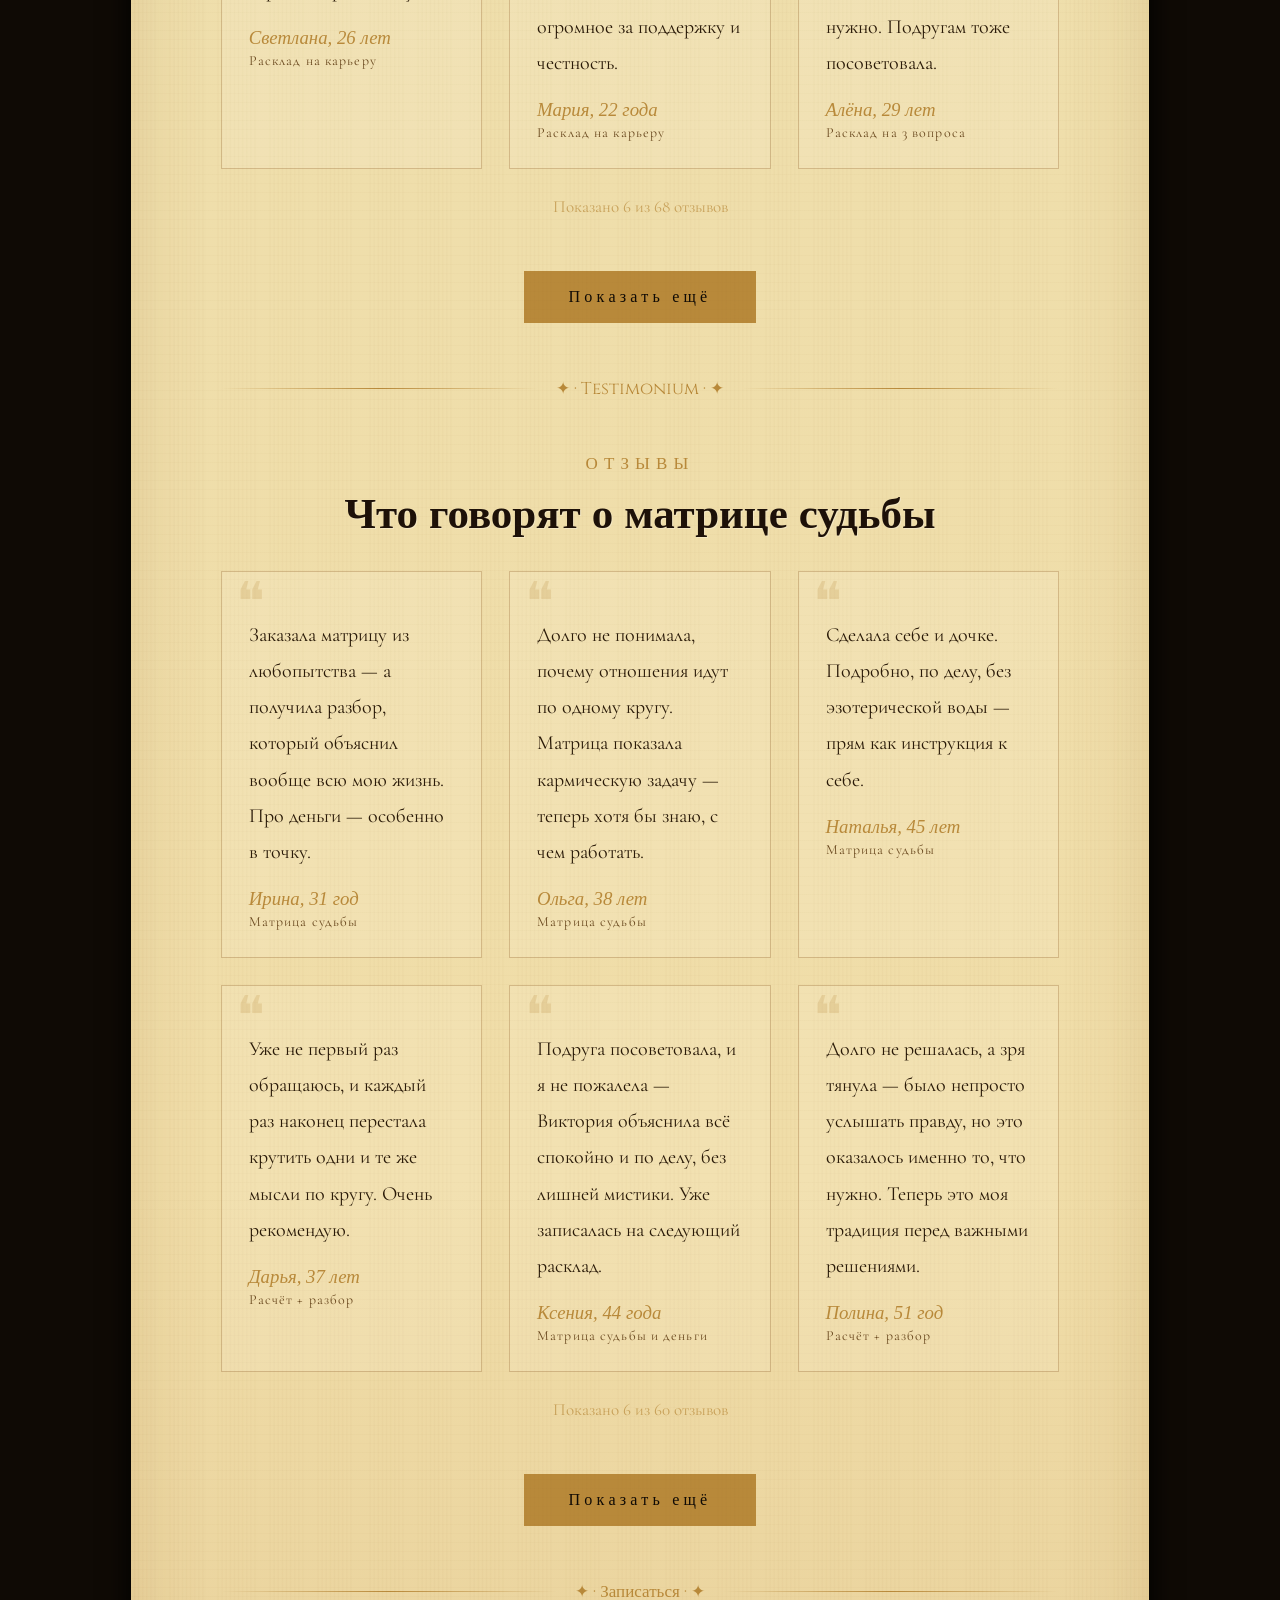
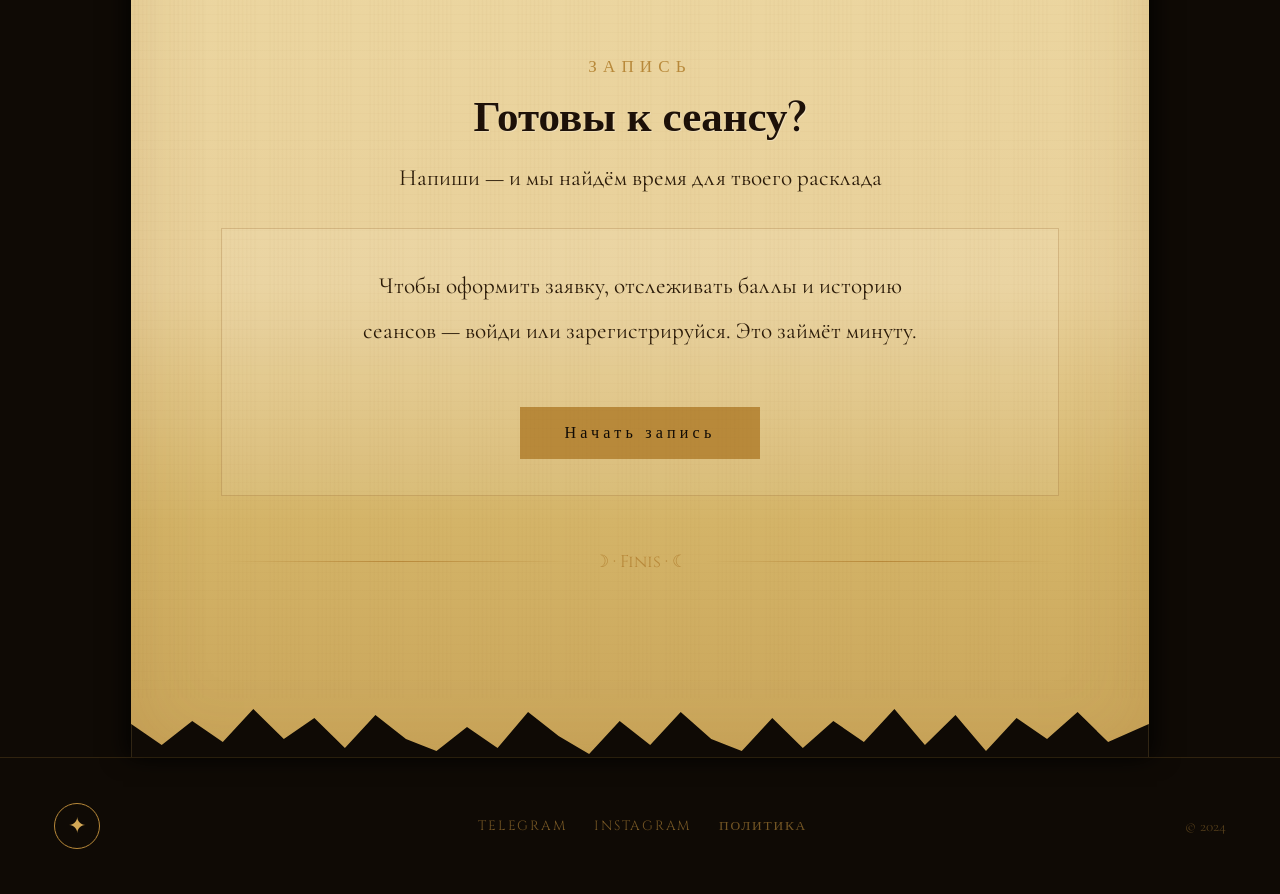
==== commit 6d27815b: "Fix card prices, mobile layout, reviews count placement, step copy - Card price tags and drag-drop p" ====
--- a/frontend/index.html
+++ b/frontend/index.html
@@ -120,18 +120,18 @@
         <h2 class="scroll-section-title reveal">Карты подскажут ответ</h2>
         <p class="scroll-text reveal">Несколько примеров тем для расклада — у каждой уже подобрана подходящая услуга. Нажми на картинку, чтобы рассмотреть карточку, или сразу «Записаться» — услуга и тема подставятся в форму заявки.</p>
         <div class="cards-grid reveal">
-          <div class="card-frame"><img src="img/cards/card-otnosheniya.svg" alt="Наши отношения" loading="lazy" onclick="openLightbox('img/cards/card-otnosheniya.svg','Наши отношения')"/><div class="card-title-tag"><span class="card-topic-name">Наши отношения</span><span class="card-topic-price">Расклад на 1 вопрос · 200 ₽</span><button type="button" class="card-book-btn" onclick="bookTopic(event,'Расклад на 1 вопрос','Наши отношения')">Записаться</button></div></div>
+          <div class="card-frame"><img src="img/cards/card-otnosheniya.svg" alt="Наши отношения" loading="lazy" onclick="openLightbox('img/cards/card-otnosheniya.svg','Наши отношения')"/><div class="card-title-tag"><span class="card-topic-name">Наши отношения</span><span class="card-topic-price">Расклад на 2 вопроса · 350 ₽</span><button type="button" class="card-book-btn" onclick="bookTopic(event,'Расклад на 2 вопроса','Наши отношения')">Записаться</button></div></div>
           <div class="card-frame"><img src="img/cards/card-zhdat-ili-otpustit.svg" alt="Ждать или отпустить" loading="lazy" onclick="openLightbox('img/cards/card-zhdat-ili-otpustit.svg','Ждать или отпустить')"/><div class="card-title-tag"><span class="card-topic-name">Ждать или отпустить</span><span class="card-topic-price">Расклад на 1 вопрос · 200 ₽</span><button type="button" class="card-book-btn" onclick="bookTopic(event,'Расклад на 1 вопрос','Ждать или отпустить')">Записаться</button></div></div>
           <div class="card-frame"><img src="img/cards/card-intrizhka.svg" alt="Интрижка" loading="lazy" onclick="openLightbox('img/cards/card-intrizhka.svg','Интрижка')"/><div class="card-title-tag"><span class="card-topic-name">Интрижка</span><span class="card-topic-price">Расклад на 1 вопрос · 200 ₽</span><button type="button" class="card-book-btn" onclick="bookTopic(event,'Расклад на 1 вопрос','Интрижка')">Записаться</button></div></div>
-          <div class="card-frame"><img src="img/cards/card-budushiy-partner.svg" alt="Будущий партнёр" loading="lazy" onclick="openLightbox('img/cards/card-budushiy-partner.svg','Будущий партнёр')"/><div class="card-title-tag"><span class="card-topic-name">Будущий партнёр</span><span class="card-topic-price">Расклад на 1 вопрос · 200 ₽</span><button type="button" class="card-book-btn" onclick="bookTopic(event,'Расклад на 1 вопрос','Будущий партнёр')">Записаться</button></div></div>
+          <div class="card-frame"><img src="img/cards/card-budushiy-partner.svg" alt="Будущий партнёр" loading="lazy" onclick="openLightbox('img/cards/card-budushiy-partner.svg','Будущий партнёр')"/><div class="card-title-tag"><span class="card-topic-name">Будущий партнёр</span><span class="card-topic-price">Расклад на 2 вопроса · 350 ₽</span><button type="button" class="card-book-btn" onclick="bookTopic(event,'Расклад на 2 вопроса','Будущий партнёр')">Записаться</button></div></div>
           <div class="card-frame"><img src="img/cards/card-kak-vidyat-muzhchiny.svg" alt="Как вас видят мужчины?" loading="lazy" onclick="openLightbox('img/cards/card-kak-vidyat-muzhchiny.svg','Как вас видят мужчины?')"/><div class="card-title-tag"><span class="card-topic-name">Как вас видят мужчины?</span><span class="card-topic-price">Расклад на 1 вопрос · 200 ₽</span><button type="button" class="card-book-btn" onclick="bookTopic(event,'Расклад на 1 вопрос','Как вас видят мужчины?')">Записаться</button></div></div>
           <div class="card-frame card-extra"><img src="img/cards/card-tyubik.svg" alt="Тюбик" loading="lazy" onclick="openLightbox('img/cards/card-tyubik.svg','Тюбик')"/><div class="card-title-tag"><span class="card-topic-name">Тюбик</span><span class="card-topic-price">Расклад на 1 вопрос · 200 ₽</span><button type="button" class="card-book-btn" onclick="bookTopic(event,'Расклад на 1 вопрос','Тюбик')">Записаться</button></div></div>
           <div class="card-frame card-extra"><img src="img/cards/card-tochka-g.svg" alt="Моя точка G" loading="lazy" onclick="openLightbox('img/cards/card-tochka-g.svg','Моя точка G')"/><div class="card-title-tag"><span class="card-topic-name">Моя точка G</span><span class="card-topic-price">Расклад на 1 вопрос · 200 ₽</span><button type="button" class="card-book-btn" onclick="bookTopic(event,'Расклад на 1 вопрос','Моя точка G')">Записаться</button></div></div>
           <div class="card-frame card-extra"><img src="img/cards/card-chego-on-hochet.svg" alt="Чего он хочет в постели?" loading="lazy" onclick="openLightbox('img/cards/card-chego-on-hochet.svg','Чего он хочет в постели?')"/><div class="card-title-tag"><span class="card-topic-name">Чего он хочет в постели?</span><span class="card-topic-price">Расклад на 1 вопрос · 200 ₽</span><button type="button" class="card-book-btn" onclick="bookTopic(event,'Расклад на 1 вопрос','Чего он хочет в постели?')">Записаться</button></div></div>
           <div class="card-frame card-extra"><img src="img/cards/card-analiz-sna.svg" alt="Анализ сна" loading="lazy" onclick="openLightbox('img/cards/card-analiz-sna.svg','Анализ сна')"/><div class="card-title-tag"><span class="card-topic-name">Анализ сна</span><span class="card-topic-price">Расклад на 1 вопрос · 200 ₽</span><button type="button" class="card-book-btn" onclick="bookTopic(event,'Расклад на 1 вопрос','Анализ сна')">Записаться</button></div></div>
           <div class="card-frame card-extra"><img src="img/cards/card-tishina.svg" alt="Тишина" loading="lazy" onclick="openLightbox('img/cards/card-tishina.svg','Тишина')"/><div class="card-title-tag"><span class="card-topic-name">Тишина</span><span class="card-topic-price">Расклад на 1 вопрос · 200 ₽</span><button type="button" class="card-book-btn" onclick="bookTopic(event,'Расклад на 1 вопрос','Тишина')">Записаться</button></div></div>
-          <div class="card-frame card-extra"><img src="img/cards/card-druzhba-ili-lyubov.svg" alt="Дружба или любовь" loading="lazy" onclick="openLightbox('img/cards/card-druzhba-ili-lyubov.svg','Дружба или любовь')"/><div class="card-title-tag"><span class="card-topic-name">Дружба или любовь</span><span class="card-topic-price">Расклад на 1 вопрос · 200 ₽</span><button type="button" class="card-book-btn" onclick="bookTopic(event,'Расклад на 1 вопрос','Дружба или любовь')">Записаться</button></div></div>
-          <div class="card-frame card-extra"><img src="img/cards/card-travma-otnosheniya.svg" alt="Травма отношения" loading="lazy" onclick="openLightbox('img/cards/card-travma-otnosheniya.svg','Травма отношения')"/><div class="card-title-tag"><span class="card-topic-name">Травма отношения</span><span class="card-topic-price">Расклад на 1 вопрос · 200 ₽</span><button type="button" class="card-book-btn" onclick="bookTopic(event,'Расклад на 1 вопрос','Травма отношения')">Записаться</button></div></div>
+          <div class="card-frame card-extra"><img src="img/cards/card-druzhba-ili-lyubov.svg" alt="Дружба или любовь" loading="lazy" onclick="openLightbox('img/cards/card-druzhba-ili-lyubov.svg','Дружба или любовь')"/><div class="card-title-tag"><span class="card-topic-name">Дружба или любовь</span><span class="card-topic-price">Расклад на 2 вопроса · 350 ₽</span><button type="button" class="card-book-btn" onclick="bookTopic(event,'Расклад на 2 вопроса','Дружба или любовь')">Записаться</button></div></div>
+          <div class="card-frame card-extra"><img src="img/cards/card-travma-otnosheniya.svg" alt="Травма отношения" loading="lazy" onclick="openLightbox('img/cards/card-travma-otnosheniya.svg','Травма отношения')"/><div class="card-title-tag"><span class="card-topic-name">Травма отношения</span><span class="card-topic-price">Расклад на 3 вопроса · 500 ₽</span><button type="button" class="card-book-btn" onclick="bookTopic(event,'Расклад на 3 вопроса','Травма отношения')">Записаться</button></div></div>
         </div>
         <div class="cards-more-wrap reveal">
           <button type="button" class="btn-scroll" id="cardsMoreBtn" onclick="showMoreCards()">Показать ещё</button>
@@ -168,7 +168,7 @@
       <ul class="steps-list reveal">
         <li><span class="step-num">I</span><div class="step-body"><h4>Оставь заявку</h4><p>Напиши свой вопрос или тему — так я смогу подготовиться и выбрать нужный расклад.</p></div></li>
         <li><span class="step-num">II</span><div class="step-body"><h4>Оплати сеанс</h4><p>После подтверждения я пришлю реквизиты для оплаты. Перевод на Сбербанк.</p></div></li>
-        <li><span class="step-num">III</span><div class="step-body"><h4>Получи расклад</h4><p>Провожу в Telegram — фото расклада и голосовое толкование. Обычно 24–48 часов.</p></div></li>
+        <li><span class="step-num">III</span><div class="step-body"><h4>Получи расклад</h4><p>Провожу в Telegram — фото расклада, текстовое и голосовое толкование. Обычно 24–48 часов.</p></div></li>
       </ul>
 
       <!-- МАТРИЦА СУДЬБЫ -->
@@ -195,16 +195,16 @@
       <div class="ornament reveal"><div class="ornament-line"></div><span class="ornament-glyph">☽ · Testimonium · ☾</span><div class="ornament-line"></div></div>
       <p class="scroll-eyebrow reveal">Отзывы</p>
       <h2 class="scroll-section-title reveal">Что говорят о раскладах</h2>
+      <div class="reviews-grid reveal" id="reviewsTopicsGrid"></div>
       <p class="reviews-count" id="reviewsTopicsCount"></p>
-      <div class="reviews-grid reveal" id="reviewsTopicsGrid"></div>
       <div class="reviews-more-wrap"><button type="button" class="btn-scroll" id="reviewsTopicsBtn" onclick="toggleReviews('topics')">Показать ещё</button></div>
 
       <!-- ОТЗЫВЫ: МАТРИЦА СУДЬБЫ -->
       <div class="ornament reveal"><div class="ornament-line"></div><span class="ornament-glyph">✦ · Testimonium · ✦</span><div class="ornament-line"></div></div>
       <p class="scroll-eyebrow reveal">Отзывы</p>
       <h2 class="scroll-section-title reveal">Что говорят о матрице судьбы</h2>
+      <div class="reviews-grid reveal" id="reviewsMatrixGrid"></div>
       <p class="reviews-count" id="reviewsMatrixCount"></p>
-      <div class="reviews-grid reveal" id="reviewsMatrixGrid"></div>
       <div class="reviews-more-wrap"><button type="button" class="btn-scroll" id="reviewsMatrixBtn" onclick="toggleReviews('matrix')">Показать ещё</button></div>
 
       <!-- ФОРМА -->
--- a/frontend/styles.css
+++ b/frontend/styles.css
@@ -192,12 +192,31 @@
 
 /* RESPONSIVE */
 @media(max-width:700px){
-  nav{padding:.8rem 1.2rem;}.nav-links{display:none;}
-  .scroll-inner{padding:2.5rem 1.5rem;}
+  nav{padding:.7rem 1rem;gap:.6rem;}
+  .nav-links{display:none;}
+  .nav-logo{font-size:.85rem;letter-spacing:.12em;}
+  .nav-auth{gap:.4rem;}
+  .nav-auth-buttons{gap:.4rem;}
+  .nav-btn{font-size:.62rem;letter-spacing:.06em;padding:.4rem .6rem;}
+  .scroll-inner{padding:2.5rem 1.2rem;}
+  .form-scroll{padding:1.3rem;}
+  .picker-deck{padding:.6rem;gap:.5rem;}
+  .picker-card{width:62px;}
   .portrait-section{grid-template-columns:1fr;}
   .form-grid{grid-template-columns:1fr;}
   .cards-grid{grid-template-columns:repeat(auto-fill,minmax(120px,1fr));}
   footer{flex-direction:column;text-align:center;padding:2rem 1.2rem;}
+  .services-table, .services-table tbody{display:block;width:100%;}
+  .services-table tr{display:flex;flex-wrap:wrap;align-items:baseline;padding:.9rem 0;border-bottom:1px solid rgba(139,90,30,.2);}
+  .services-table td{padding:0;white-space:normal;}
+  .td-glyph{order:1;font-size:1.2rem;width:auto;padding-right:.5rem;}
+  .td-name{order:2;font-size:1.15rem;}
+  .td-price{order:3;margin-left:auto;padding-left:.5rem;}
+  .td-desc{order:4;flex:0 0 100%;margin-top:.3rem;font-size:1.02rem;}
+}
+@media(max-width:380px){
+  .nav-btn{font-size:.55rem;padding:.35rem .5rem;}
+  .nav-logo{font-size:.74rem;}
 }
 
 /* REVEAL */
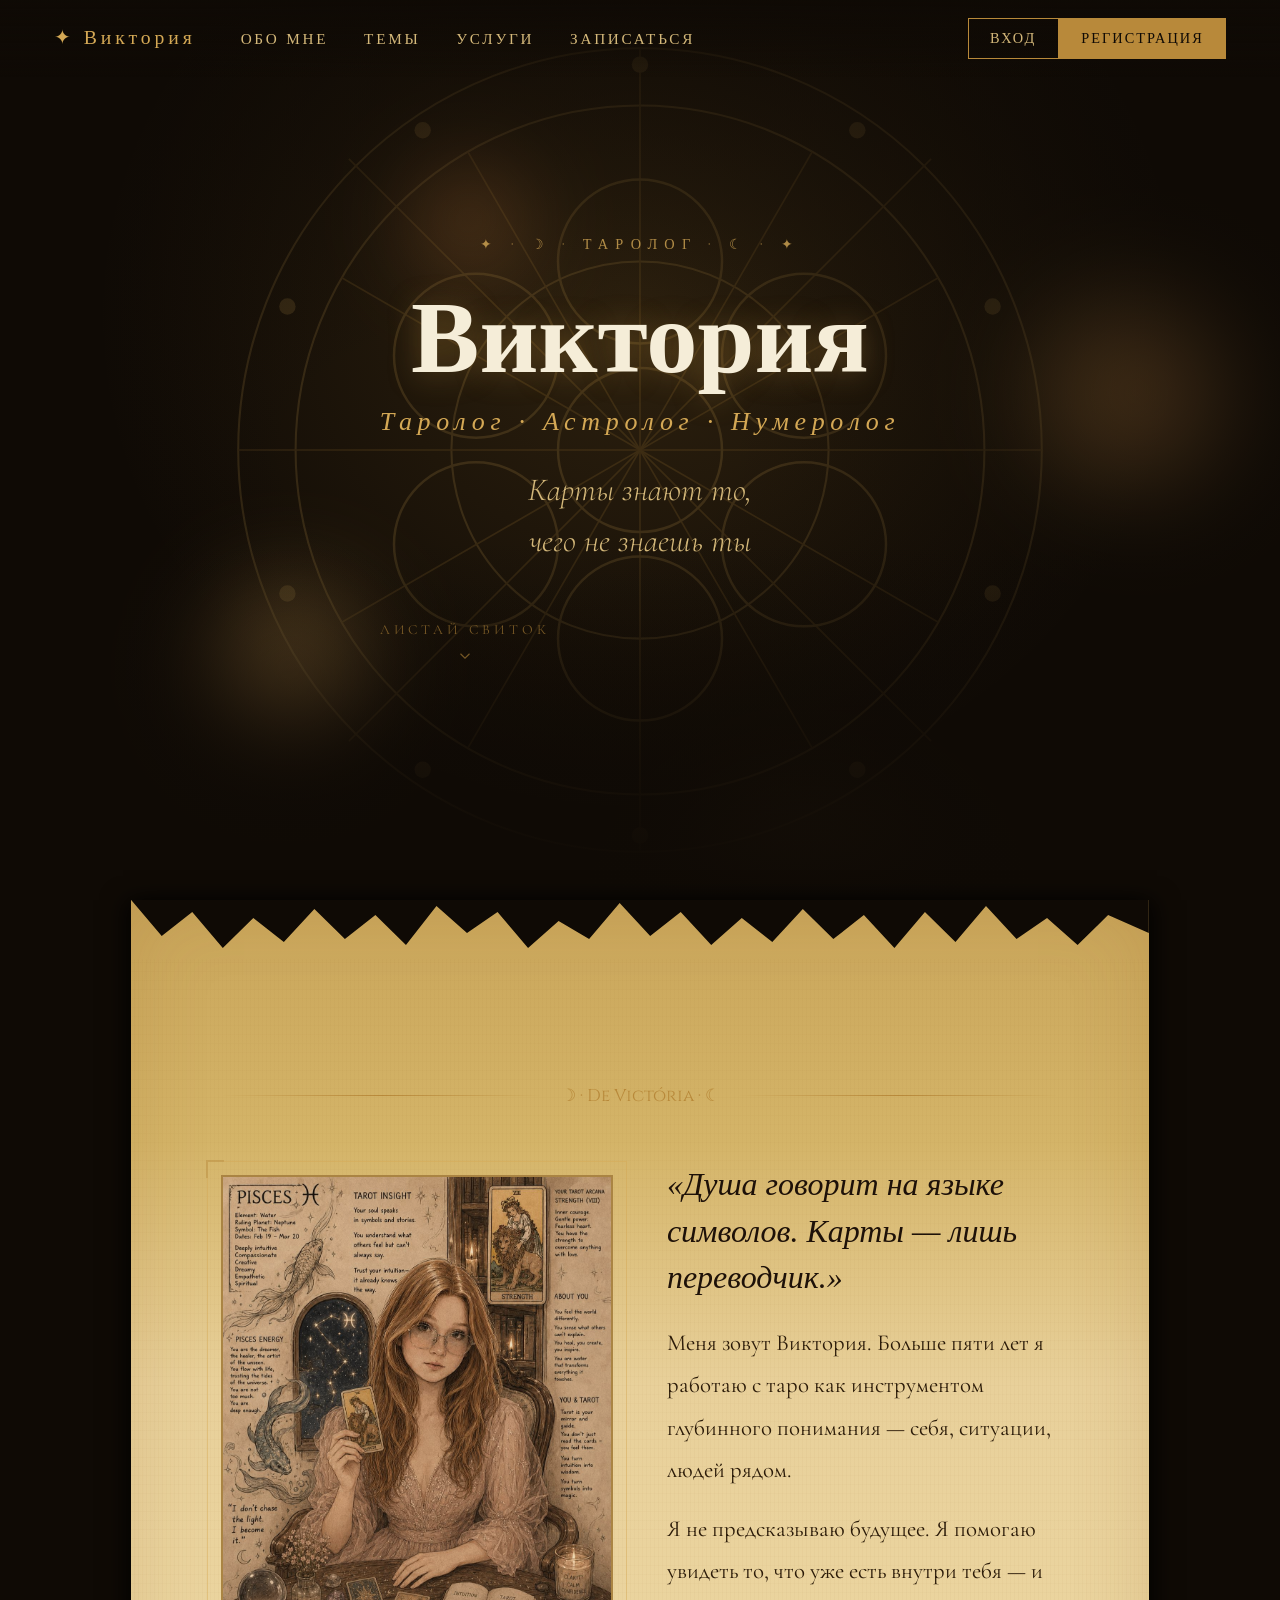
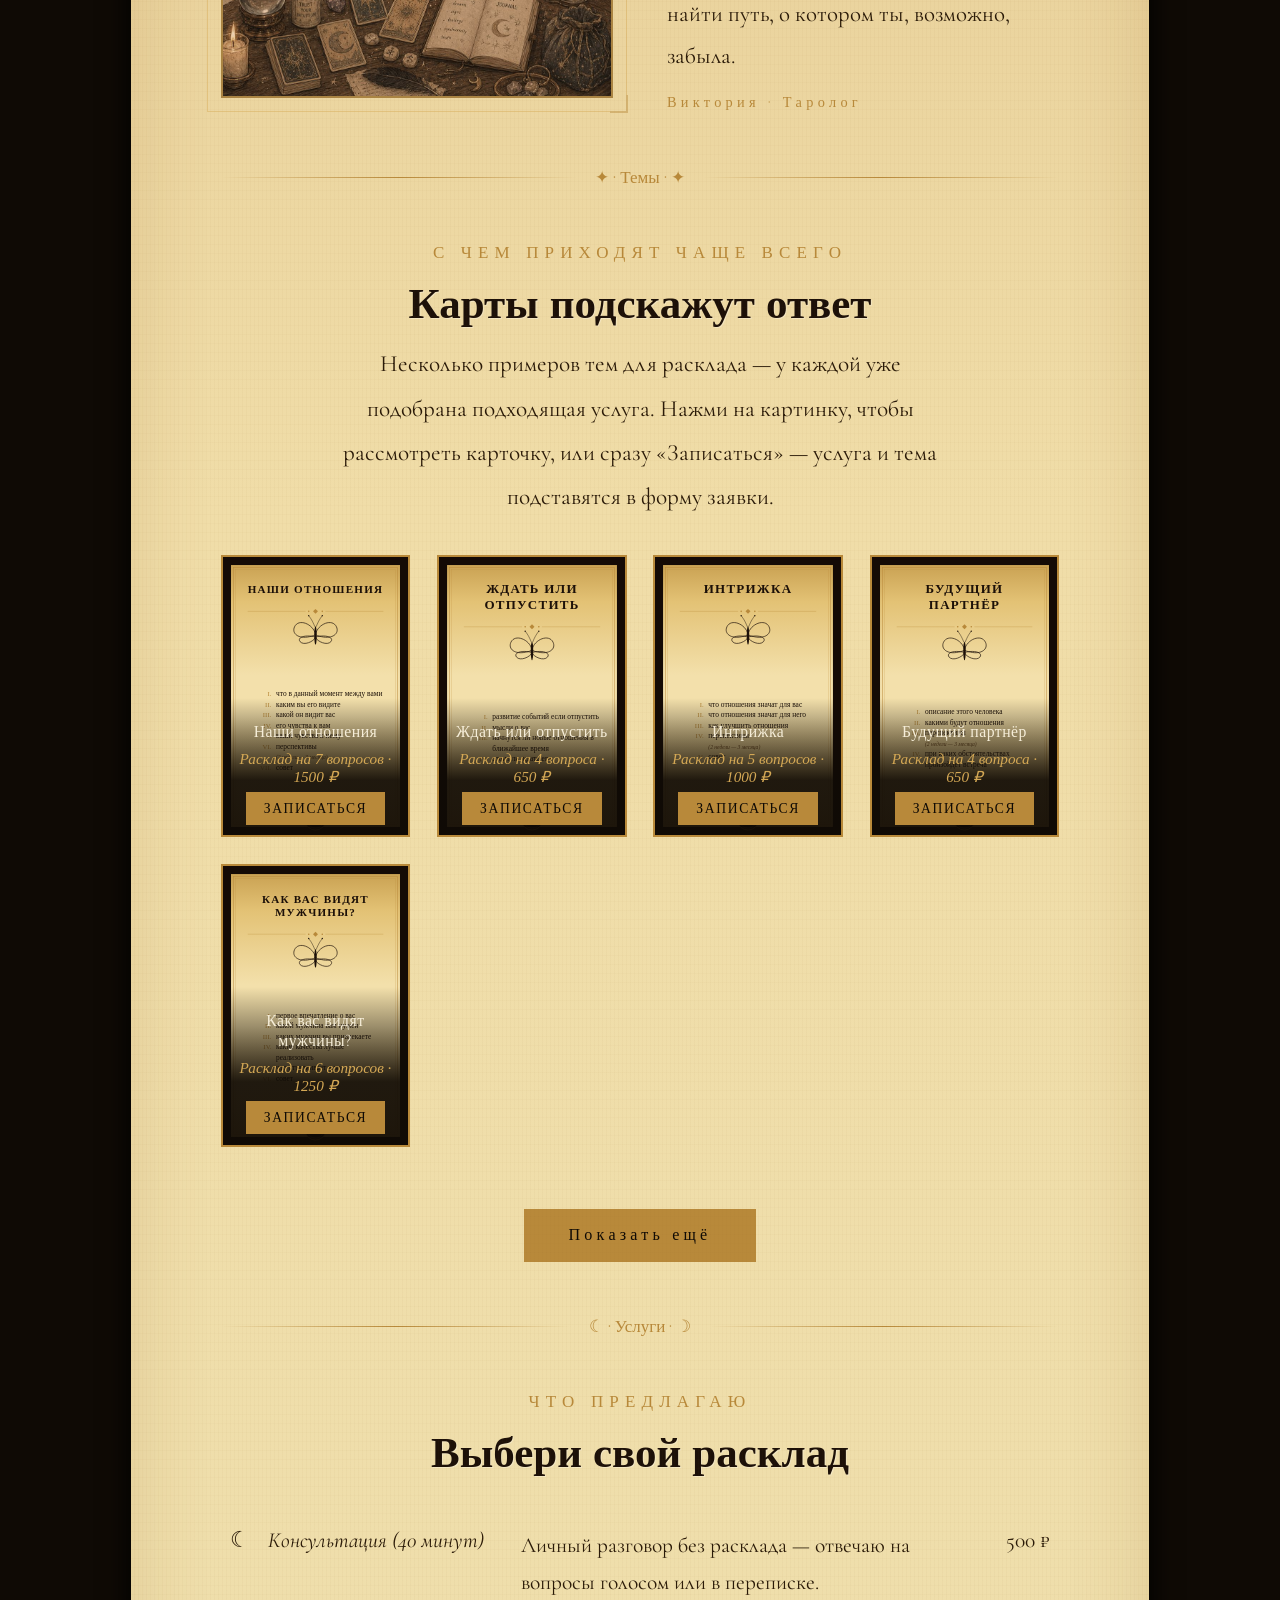
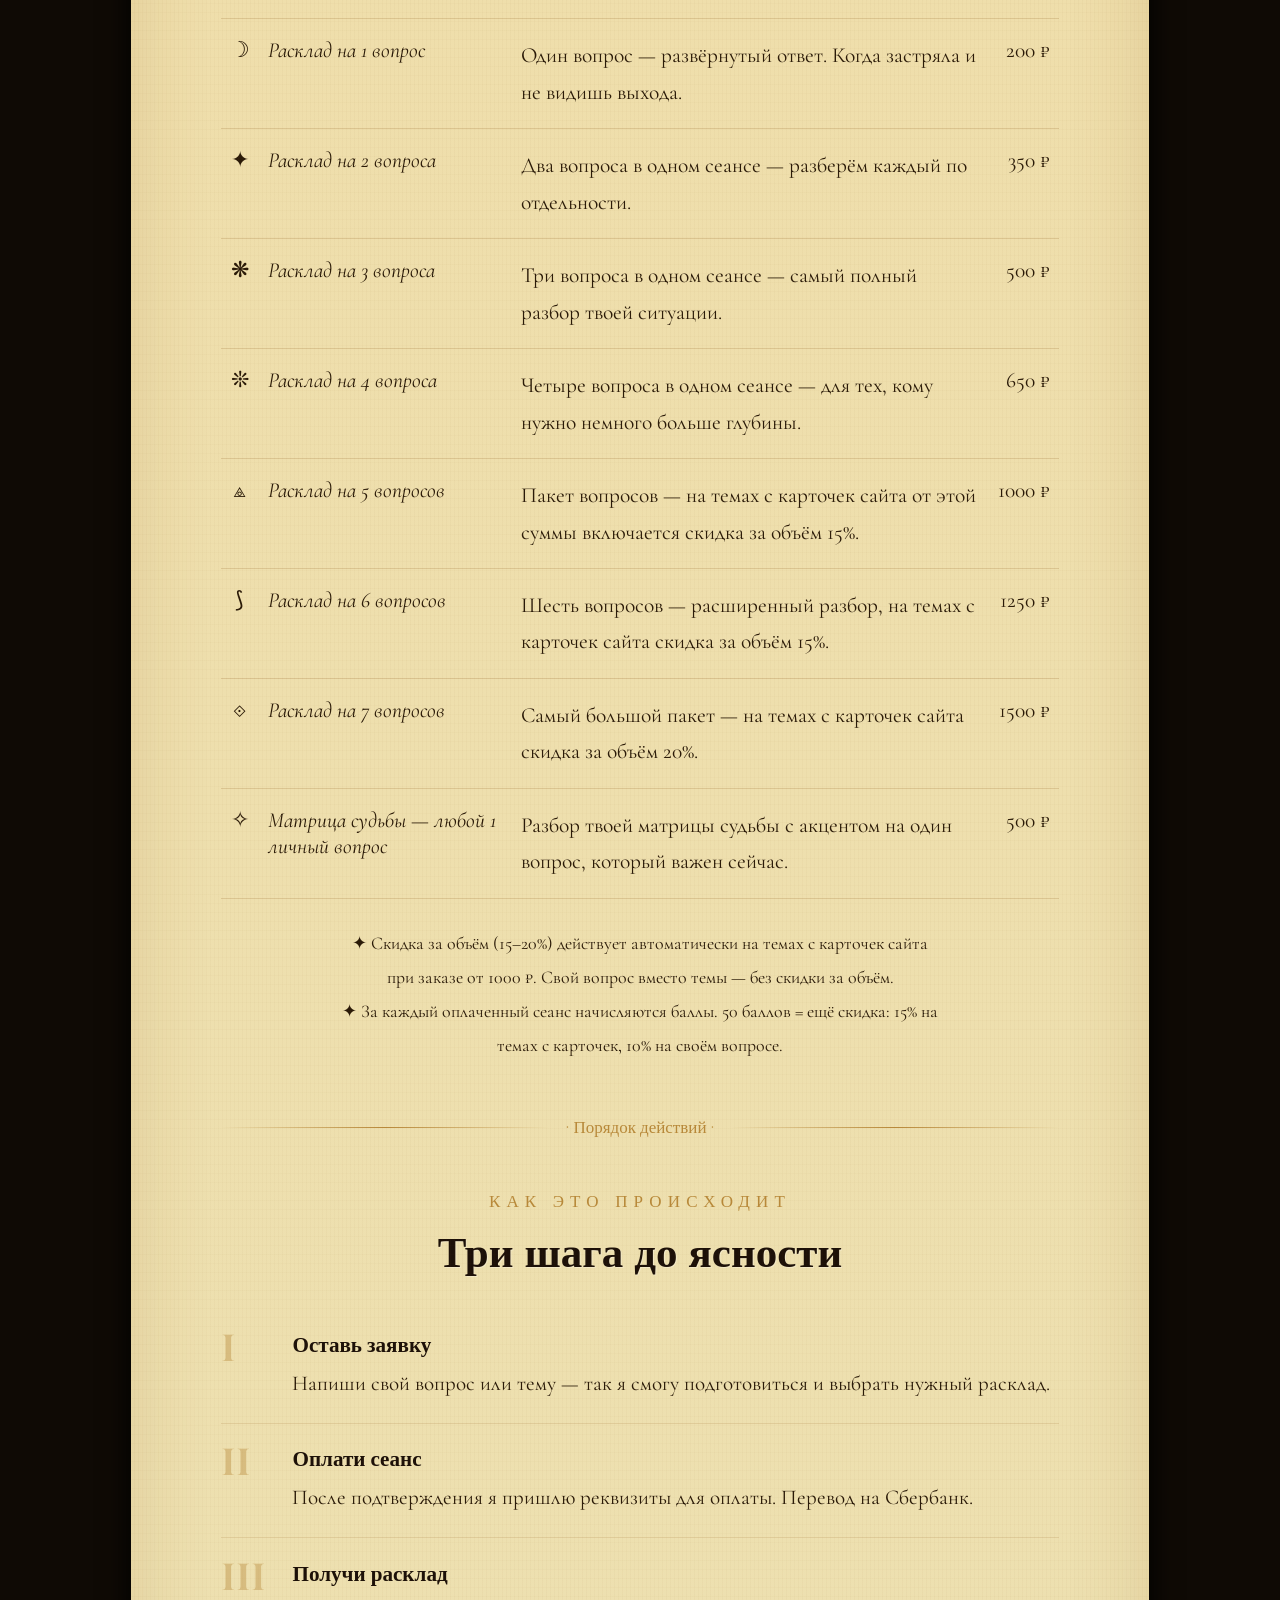
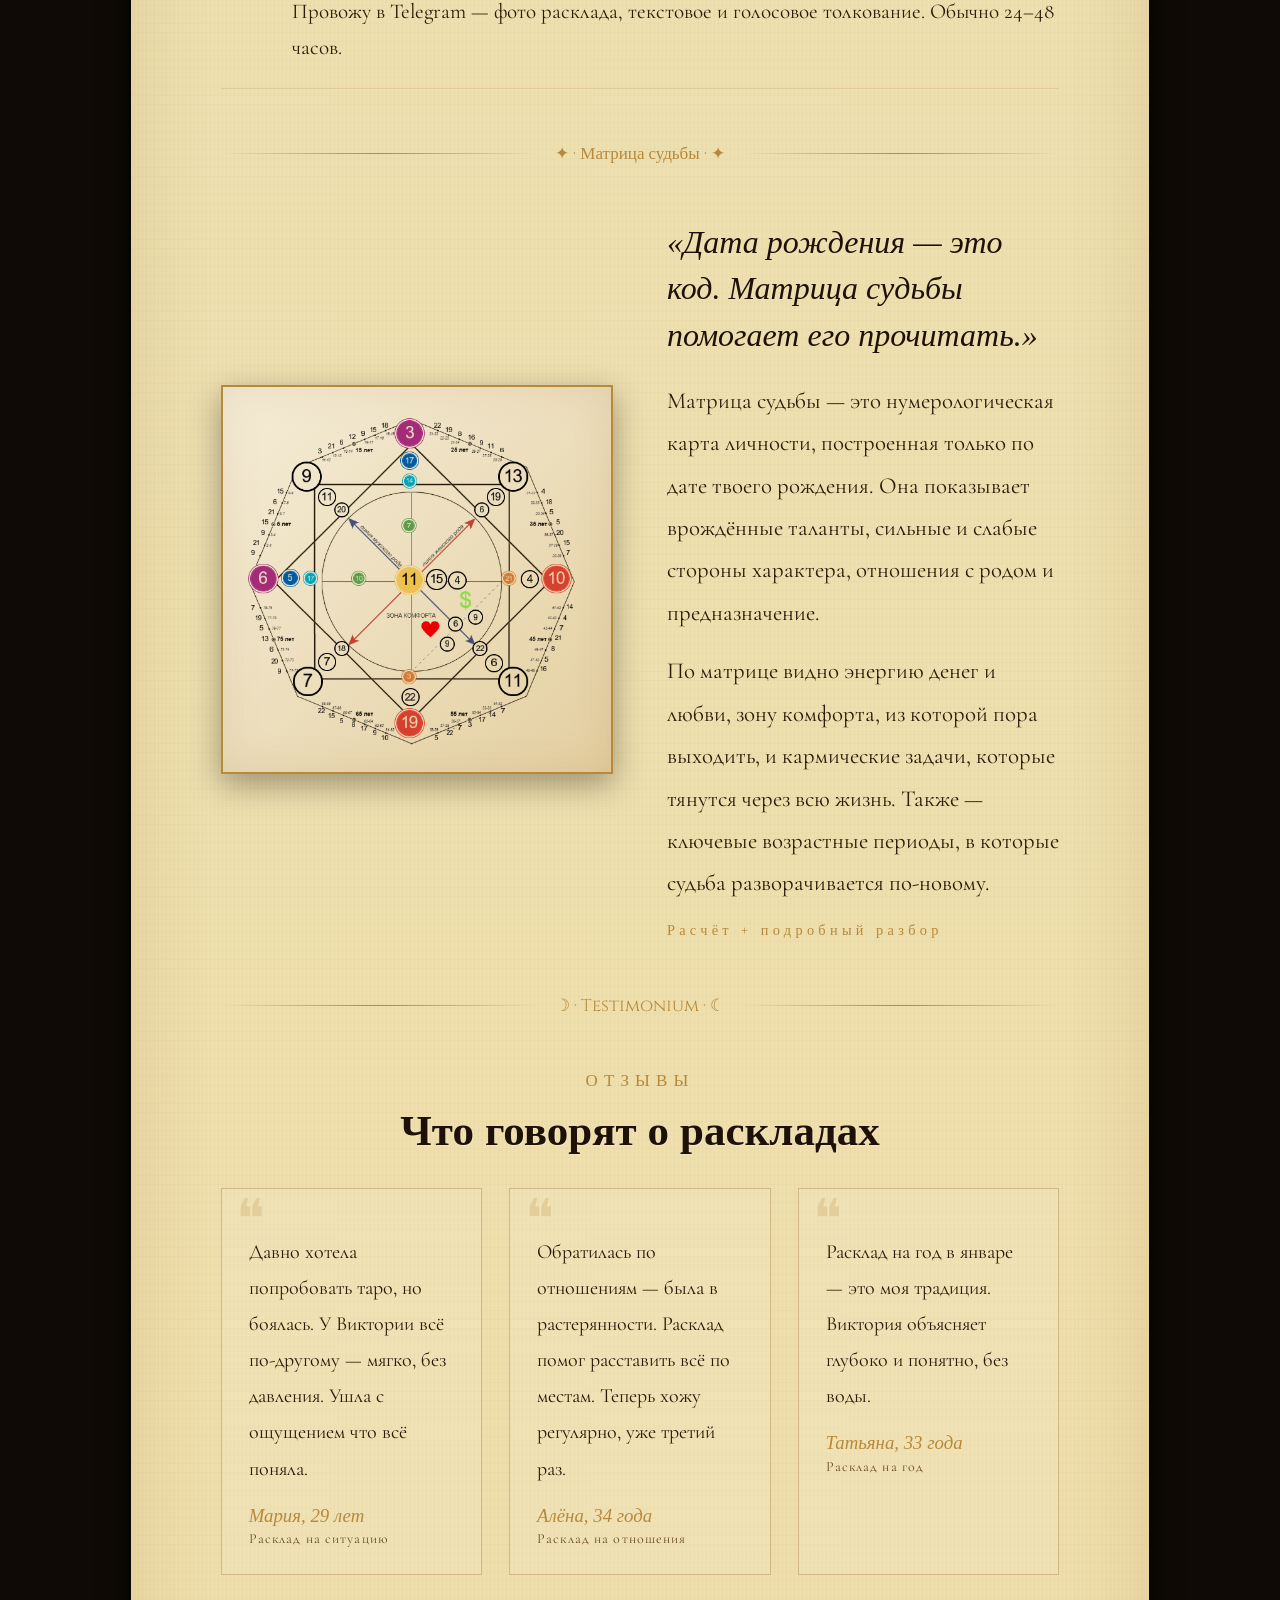
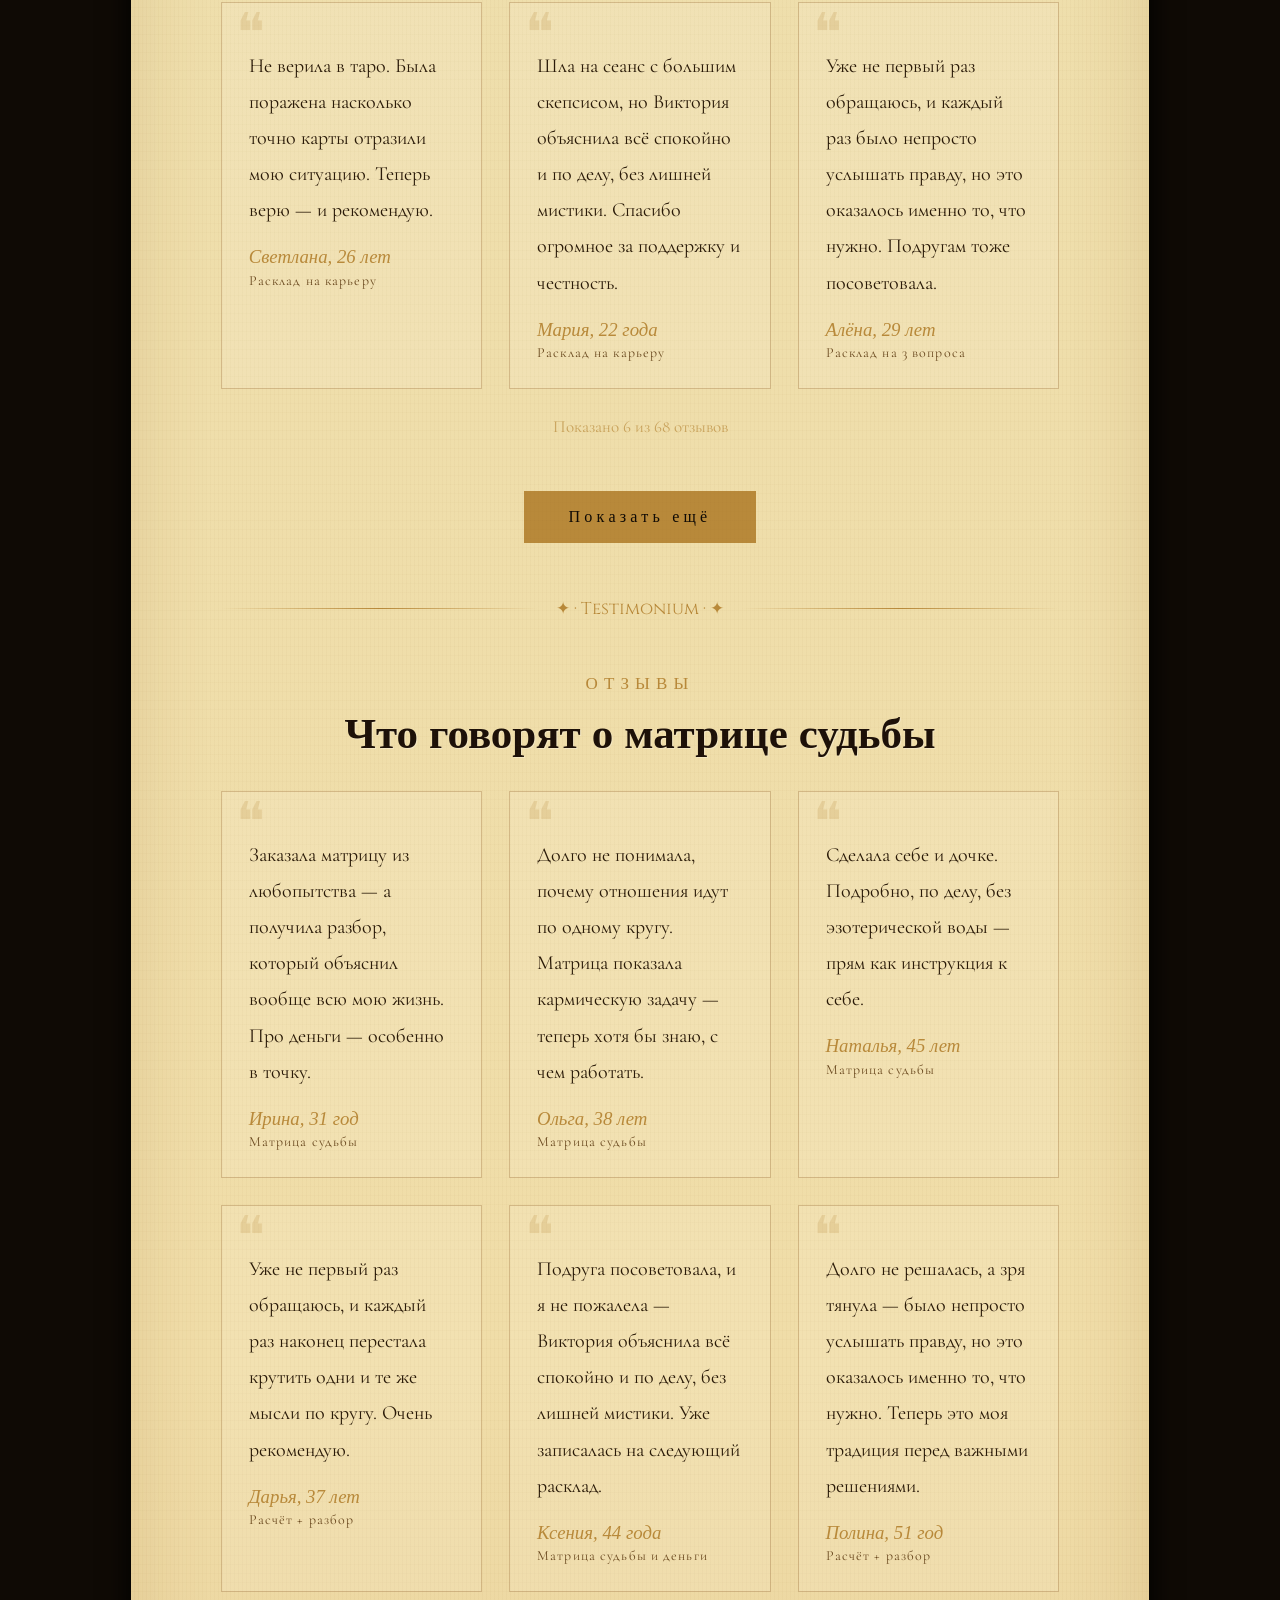
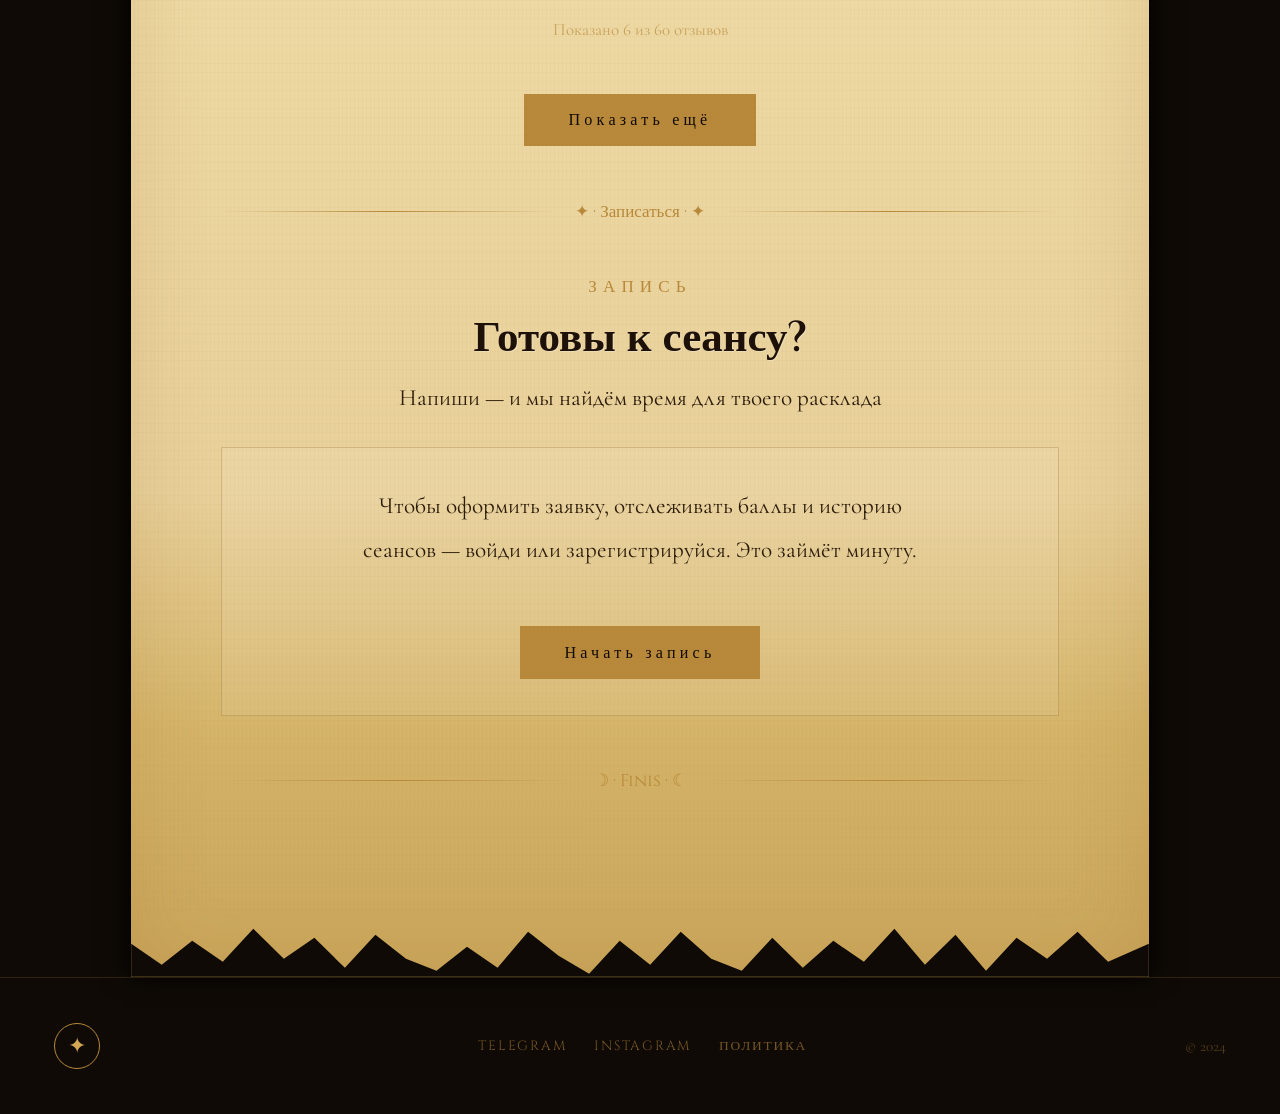
==== commit fcee7593: "Match card prices to the actual question count printed on each card Each card's artwork lists a fixe" ====
--- a/frontend/index.html
+++ b/frontend/index.html
@@ -120,17 +120,17 @@
         <h2 class="scroll-section-title reveal">Карты подскажут ответ</h2>
         <p class="scroll-text reveal">Несколько примеров тем для расклада — у каждой уже подобрана подходящая услуга. Нажми на картинку, чтобы рассмотреть карточку, или сразу «Записаться» — услуга и тема подставятся в форму заявки.</p>
         <div class="cards-grid reveal">
-          <div class="card-frame"><img src="img/cards/card-otnosheniya.svg" alt="Наши отношения" loading="lazy" onclick="openLightbox('img/cards/card-otnosheniya.svg','Наши отношения')"/><div class="card-title-tag"><span class="card-topic-name">Наши отношения</span><span class="card-topic-price">Расклад на 2 вопроса · 350 ₽</span><button type="button" class="card-book-btn" onclick="bookTopic(event,'Расклад на 2 вопроса','Наши отношения')">Записаться</button></div></div>
-          <div class="card-frame"><img src="img/cards/card-zhdat-ili-otpustit.svg" alt="Ждать или отпустить" loading="lazy" onclick="openLightbox('img/cards/card-zhdat-ili-otpustit.svg','Ждать или отпустить')"/><div class="card-title-tag"><span class="card-topic-name">Ждать или отпустить</span><span class="card-topic-price">Расклад на 1 вопрос · 200 ₽</span><button type="button" class="card-book-btn" onclick="bookTopic(event,'Расклад на 1 вопрос','Ждать или отпустить')">Записаться</button></div></div>
-          <div class="card-frame"><img src="img/cards/card-intrizhka.svg" alt="Интрижка" loading="lazy" onclick="openLightbox('img/cards/card-intrizhka.svg','Интрижка')"/><div class="card-title-tag"><span class="card-topic-name">Интрижка</span><span class="card-topic-price">Расклад на 1 вопрос · 200 ₽</span><button type="button" class="card-book-btn" onclick="bookTopic(event,'Расклад на 1 вопрос','Интрижка')">Записаться</button></div></div>
-          <div class="card-frame"><img src="img/cards/card-budushiy-partner.svg" alt="Будущий партнёр" loading="lazy" onclick="openLightbox('img/cards/card-budushiy-partner.svg','Будущий партнёр')"/><div class="card-title-tag"><span class="card-topic-name">Будущий партнёр</span><span class="card-topic-price">Расклад на 2 вопроса · 350 ₽</span><button type="button" class="card-book-btn" onclick="bookTopic(event,'Расклад на 2 вопроса','Будущий партнёр')">Записаться</button></div></div>
-          <div class="card-frame"><img src="img/cards/card-kak-vidyat-muzhchiny.svg" alt="Как вас видят мужчины?" loading="lazy" onclick="openLightbox('img/cards/card-kak-vidyat-muzhchiny.svg','Как вас видят мужчины?')"/><div class="card-title-tag"><span class="card-topic-name">Как вас видят мужчины?</span><span class="card-topic-price">Расклад на 1 вопрос · 200 ₽</span><button type="button" class="card-book-btn" onclick="bookTopic(event,'Расклад на 1 вопрос','Как вас видят мужчины?')">Записаться</button></div></div>
-          <div class="card-frame card-extra"><img src="img/cards/card-tyubik.svg" alt="Тюбик" loading="lazy" onclick="openLightbox('img/cards/card-tyubik.svg','Тюбик')"/><div class="card-title-tag"><span class="card-topic-name">Тюбик</span><span class="card-topic-price">Расклад на 1 вопрос · 200 ₽</span><button type="button" class="card-book-btn" onclick="bookTopic(event,'Расклад на 1 вопрос','Тюбик')">Записаться</button></div></div>
-          <div class="card-frame card-extra"><img src="img/cards/card-tochka-g.svg" alt="Моя точка G" loading="lazy" onclick="openLightbox('img/cards/card-tochka-g.svg','Моя точка G')"/><div class="card-title-tag"><span class="card-topic-name">Моя точка G</span><span class="card-topic-price">Расклад на 1 вопрос · 200 ₽</span><button type="button" class="card-book-btn" onclick="bookTopic(event,'Расклад на 1 вопрос','Моя точка G')">Записаться</button></div></div>
-          <div class="card-frame card-extra"><img src="img/cards/card-chego-on-hochet.svg" alt="Чего он хочет в постели?" loading="lazy" onclick="openLightbox('img/cards/card-chego-on-hochet.svg','Чего он хочет в постели?')"/><div class="card-title-tag"><span class="card-topic-name">Чего он хочет в постели?</span><span class="card-topic-price">Расклад на 1 вопрос · 200 ₽</span><button type="button" class="card-book-btn" onclick="bookTopic(event,'Расклад на 1 вопрос','Чего он хочет в постели?')">Записаться</button></div></div>
-          <div class="card-frame card-extra"><img src="img/cards/card-analiz-sna.svg" alt="Анализ сна" loading="lazy" onclick="openLightbox('img/cards/card-analiz-sna.svg','Анализ сна')"/><div class="card-title-tag"><span class="card-topic-name">Анализ сна</span><span class="card-topic-price">Расклад на 1 вопрос · 200 ₽</span><button type="button" class="card-book-btn" onclick="bookTopic(event,'Расклад на 1 вопрос','Анализ сна')">Записаться</button></div></div>
-          <div class="card-frame card-extra"><img src="img/cards/card-tishina.svg" alt="Тишина" loading="lazy" onclick="openLightbox('img/cards/card-tishina.svg','Тишина')"/><div class="card-title-tag"><span class="card-topic-name">Тишина</span><span class="card-topic-price">Расклад на 1 вопрос · 200 ₽</span><button type="button" class="card-book-btn" onclick="bookTopic(event,'Расклад на 1 вопрос','Тишина')">Записаться</button></div></div>
-          <div class="card-frame card-extra"><img src="img/cards/card-druzhba-ili-lyubov.svg" alt="Дружба или любовь" loading="lazy" onclick="openLightbox('img/cards/card-druzhba-ili-lyubov.svg','Дружба или любовь')"/><div class="card-title-tag"><span class="card-topic-name">Дружба или любовь</span><span class="card-topic-price">Расклад на 2 вопроса · 350 ₽</span><button type="button" class="card-book-btn" onclick="bookTopic(event,'Расклад на 2 вопроса','Дружба или любовь')">Записаться</button></div></div>
+          <div class="card-frame"><img src="img/cards/card-otnosheniya.svg" alt="Наши отношения" loading="lazy" onclick="openLightbox('img/cards/card-otnosheniya.svg','Наши отношения')"/><div class="card-title-tag"><span class="card-topic-name">Наши отношения</span><span class="card-topic-price">Расклад на 7 вопросов · 1500 ₽</span><button type="button" class="card-book-btn" onclick="bookTopic(event,'Расклад на 7 вопросов','Наши отношения')">Записаться</button></div></div>
+          <div class="card-frame"><img src="img/cards/card-zhdat-ili-otpustit.svg" alt="Ждать или отпустить" loading="lazy" onclick="openLightbox('img/cards/card-zhdat-ili-otpustit.svg','Ждать или отпустить')"/><div class="card-title-tag"><span class="card-topic-name">Ждать или отпустить</span><span class="card-topic-price">Расклад на 4 вопроса · 650 ₽</span><button type="button" class="card-book-btn" onclick="bookTopic(event,'Расклад на 4 вопроса','Ждать или отпустить')">Записаться</button></div></div>
+          <div class="card-frame"><img src="img/cards/card-intrizhka.svg" alt="Интрижка" loading="lazy" onclick="openLightbox('img/cards/card-intrizhka.svg','Интрижка')"/><div class="card-title-tag"><span class="card-topic-name">Интрижка</span><span class="card-topic-price">Расклад на 5 вопросов · 1000 ₽</span><button type="button" class="card-book-btn" onclick="bookTopic(event,'Расклад на 5 вопросов','Интрижка')">Записаться</button></div></div>
+          <div class="card-frame"><img src="img/cards/card-budushiy-partner.svg" alt="Будущий партнёр" loading="lazy" onclick="openLightbox('img/cards/card-budushiy-partner.svg','Будущий партнёр')"/><div class="card-title-tag"><span class="card-topic-name">Будущий партнёр</span><span class="card-topic-price">Расклад на 4 вопроса · 650 ₽</span><button type="button" class="card-book-btn" onclick="bookTopic(event,'Расклад на 4 вопроса','Будущий партнёр')">Записаться</button></div></div>
+          <div class="card-frame"><img src="img/cards/card-kak-vidyat-muzhchiny.svg" alt="Как вас видят мужчины?" loading="lazy" onclick="openLightbox('img/cards/card-kak-vidyat-muzhchiny.svg','Как вас видят мужчины?')"/><div class="card-title-tag"><span class="card-topic-name">Как вас видят мужчины?</span><span class="card-topic-price">Расклад на 6 вопросов · 1250 ₽</span><button type="button" class="card-book-btn" onclick="bookTopic(event,'Расклад на 6 вопросов','Как вас видят мужчины?')">Записаться</button></div></div>
+          <div class="card-frame card-extra"><img src="img/cards/card-tyubik.svg" alt="Тюбик" loading="lazy" onclick="openLightbox('img/cards/card-tyubik.svg','Тюбик')"/><div class="card-title-tag"><span class="card-topic-name">Тюбик</span><span class="card-topic-price">Расклад на 5 вопросов · 1000 ₽</span><button type="button" class="card-book-btn" onclick="bookTopic(event,'Расклад на 5 вопросов','Тюбик')">Записаться</button></div></div>
+          <div class="card-frame card-extra"><img src="img/cards/card-tochka-g.svg" alt="Моя точка G" loading="lazy" onclick="openLightbox('img/cards/card-tochka-g.svg','Моя точка G')"/><div class="card-title-tag"><span class="card-topic-name">Моя точка G</span><span class="card-topic-price">Расклад на 5 вопросов · 1000 ₽</span><button type="button" class="card-book-btn" onclick="bookTopic(event,'Расклад на 5 вопросов','Моя точка G')">Записаться</button></div></div>
+          <div class="card-frame card-extra"><img src="img/cards/card-chego-on-hochet.svg" alt="Чего он хочет в постели?" loading="lazy" onclick="openLightbox('img/cards/card-chego-on-hochet.svg','Чего он хочет в постели?')"/><div class="card-title-tag"><span class="card-topic-name">Чего он хочет в постели?</span><span class="card-topic-price">Расклад на 4 вопроса · 650 ₽</span><button type="button" class="card-book-btn" onclick="bookTopic(event,'Расклад на 4 вопроса','Чего он хочет в постели?')">Записаться</button></div></div>
+          <div class="card-frame card-extra"><img src="img/cards/card-analiz-sna.svg" alt="Анализ сна" loading="lazy" onclick="openLightbox('img/cards/card-analiz-sna.svg','Анализ сна')"/><div class="card-title-tag"><span class="card-topic-name">Анализ сна</span><span class="card-topic-price">Расклад на 4 вопроса · 650 ₽</span><button type="button" class="card-book-btn" onclick="bookTopic(event,'Расклад на 4 вопроса','Анализ сна')">Записаться</button></div></div>
+          <div class="card-frame card-extra"><img src="img/cards/card-tishina.svg" alt="Тишина" loading="lazy" onclick="openLightbox('img/cards/card-tishina.svg','Тишина')"/><div class="card-title-tag"><span class="card-topic-name">Тишина</span><span class="card-topic-price">Расклад на 6 вопросов · 1250 ₽</span><button type="button" class="card-book-btn" onclick="bookTopic(event,'Расклад на 6 вопросов','Тишина')">Записаться</button></div></div>
+          <div class="card-frame card-extra"><img src="img/cards/card-druzhba-ili-lyubov.svg" alt="Дружба или любовь" loading="lazy" onclick="openLightbox('img/cards/card-druzhba-ili-lyubov.svg','Дружба или любовь')"/><div class="card-title-tag"><span class="card-topic-name">Дружба или любовь</span><span class="card-topic-price">Расклад на 6 вопросов · 1250 ₽</span><button type="button" class="card-book-btn" onclick="bookTopic(event,'Расклад на 6 вопросов','Дружба или любовь')">Записаться</button></div></div>
           <div class="card-frame card-extra"><img src="img/cards/card-travma-otnosheniya.svg" alt="Травма отношения" loading="lazy" onclick="openLightbox('img/cards/card-travma-otnosheniya.svg','Травма отношения')"/><div class="card-title-tag"><span class="card-topic-name">Травма отношения</span><span class="card-topic-price">Расклад на 3 вопроса · 500 ₽</span><button type="button" class="card-book-btn" onclick="bookTopic(event,'Расклад на 3 вопроса','Травма отношения')">Записаться</button></div></div>
         </div>
         <div class="cards-more-wrap reveal">
@@ -153,7 +153,9 @@
             <tr><td class="td-glyph">☽</td><td class="td-name">Расклад на 1 вопрос</td><td class="td-desc">Один вопрос — развёрнутый ответ. Когда застряла и не видишь выхода.</td><td class="td-price">200 ₽</td></tr>
             <tr><td class="td-glyph">✦</td><td class="td-name">Расклад на 2 вопроса</td><td class="td-desc">Два вопроса в одном сеансе — разберём каждый по отдельности.</td><td class="td-price">350 ₽</td></tr>
             <tr><td class="td-glyph">❋</td><td class="td-name">Расклад на 3 вопроса</td><td class="td-desc">Три вопроса в одном сеансе — самый полный разбор твоей ситуации.</td><td class="td-price">500 ₽</td></tr>
+            <tr><td class="td-glyph">❊</td><td class="td-name">Расклад на 4 вопроса</td><td class="td-desc">Четыре вопроса в одном сеансе — для тех, кому нужно немного больше глубины.</td><td class="td-price">650 ₽</td></tr>
             <tr><td class="td-glyph">⟁</td><td class="td-name">Расклад на 5 вопросов</td><td class="td-desc">Пакет вопросов — на темах с карточек сайта от этой суммы включается скидка за объём 15%.</td><td class="td-price">1000 ₽</td></tr>
+            <tr><td class="td-glyph">⟆</td><td class="td-name">Расклад на 6 вопросов</td><td class="td-desc">Шесть вопросов — расширенный разбор, на темах с карточек сайта скидка за объём 15%.</td><td class="td-price">1250 ₽</td></tr>
             <tr><td class="td-glyph">⟐</td><td class="td-name">Расклад на 7 вопросов</td><td class="td-desc">Самый большой пакет — на темах с карточек сайта скидка за объём 20%.</td><td class="td-price">1500 ₽</td></tr>
             <tr><td class="td-glyph">✧</td><td class="td-name">Матрица судьбы — любой 1 личный вопрос</td><td class="td-desc">Разбор твоей матрицы судьбы с акцентом на один вопрос, который важен сейчас.</td><td class="td-price">500 ₽</td></tr>
           </tbody>
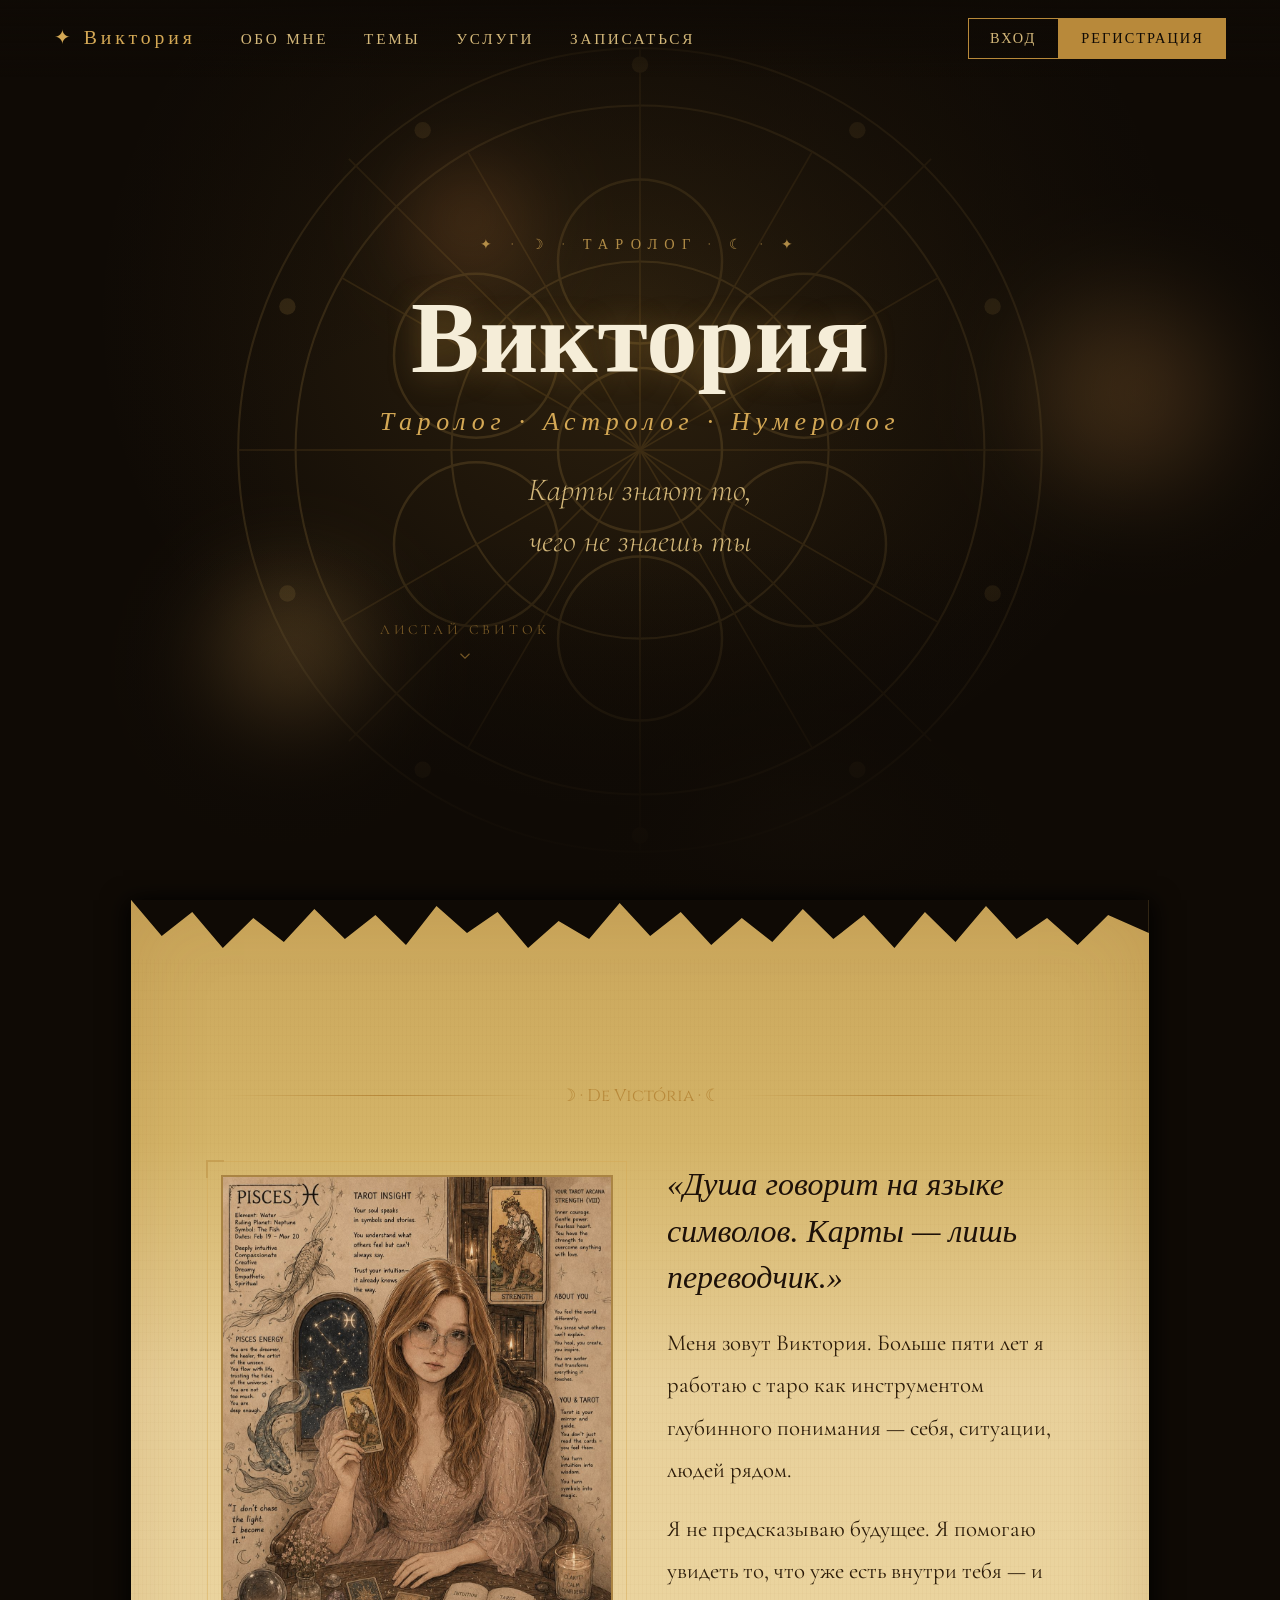
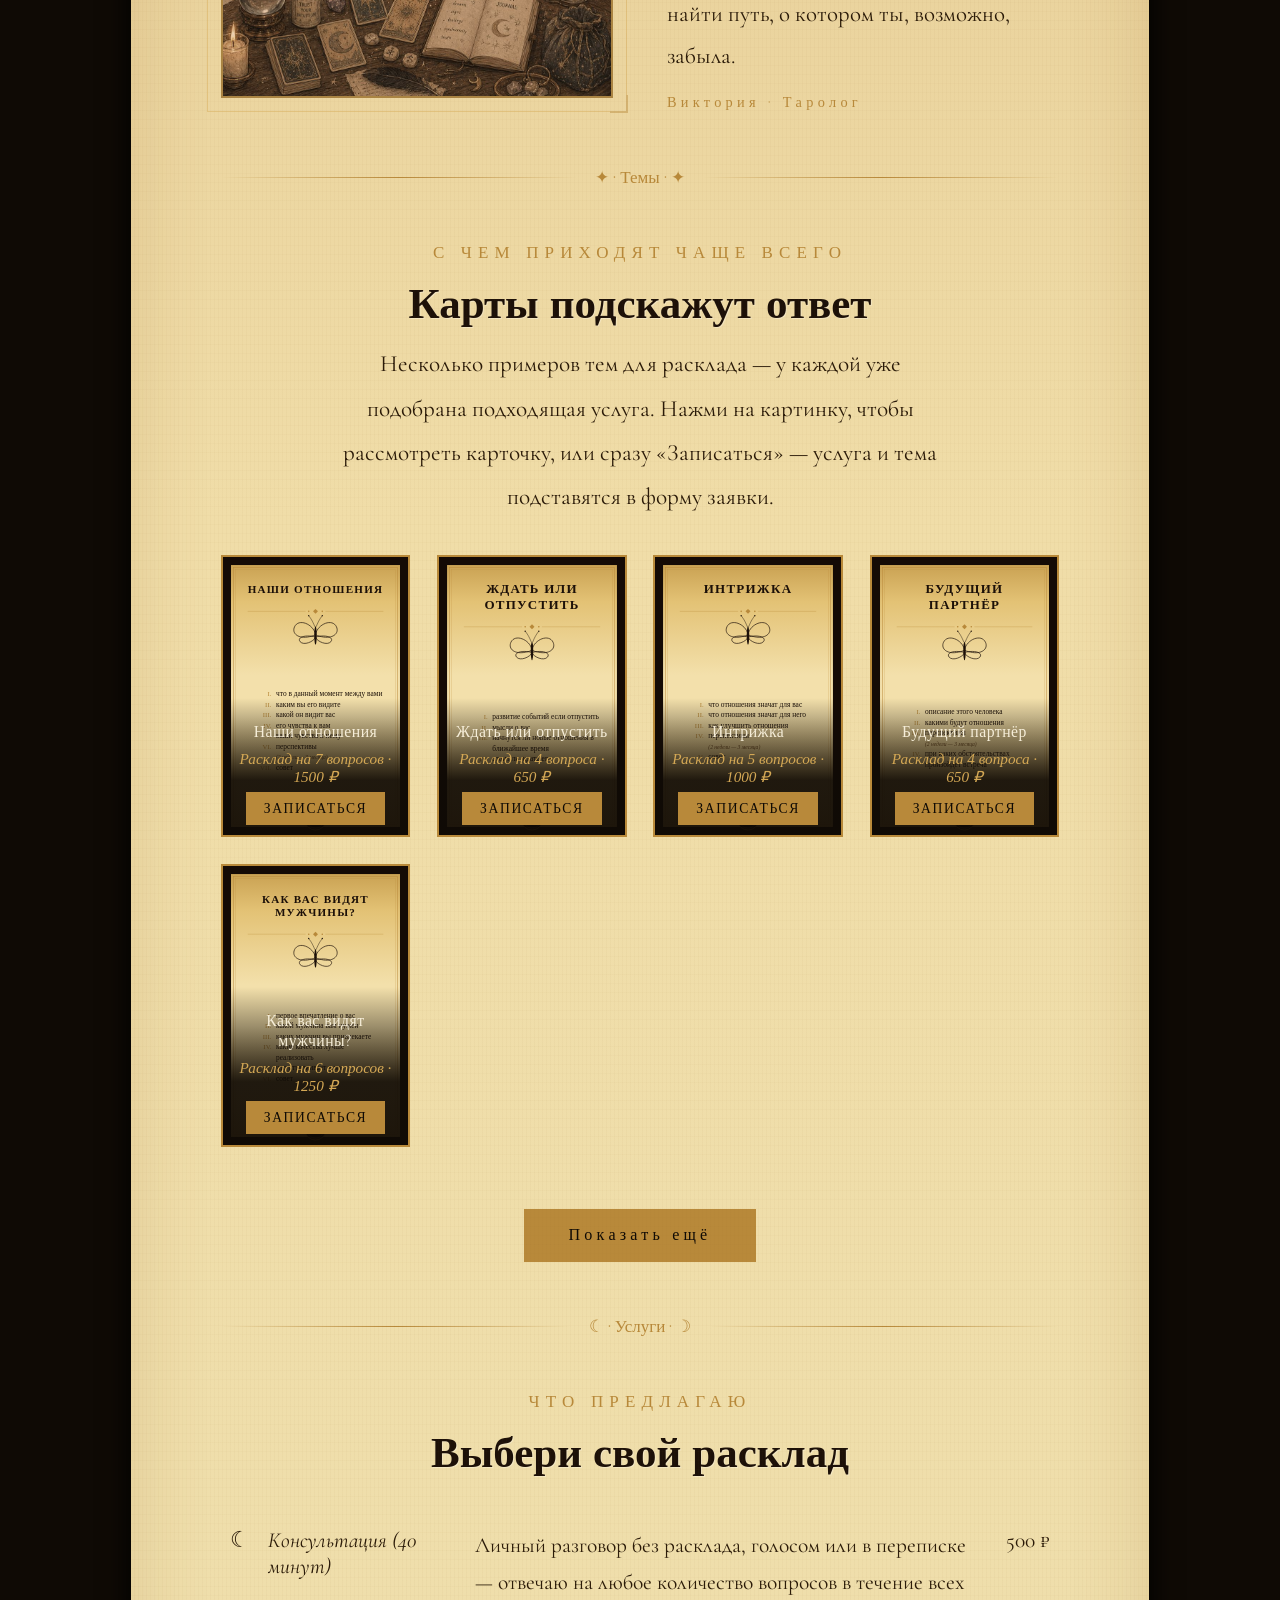
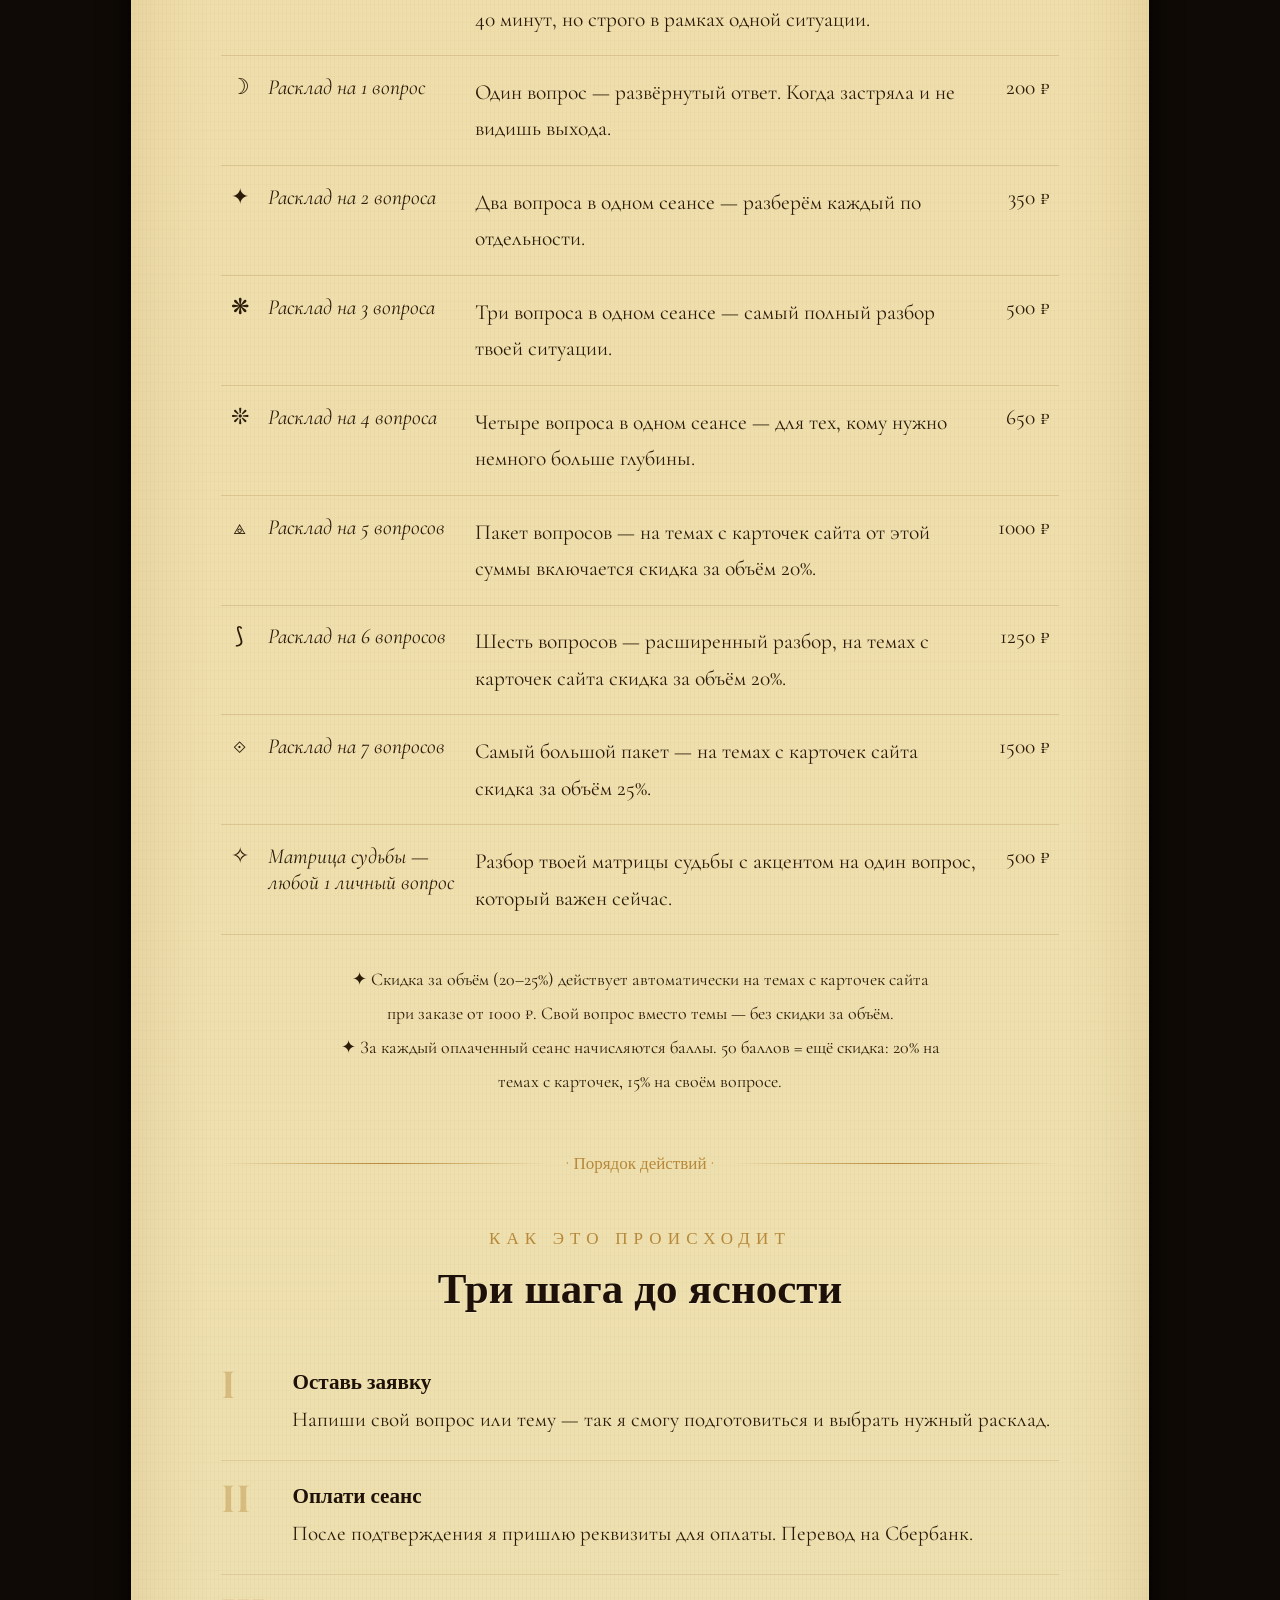
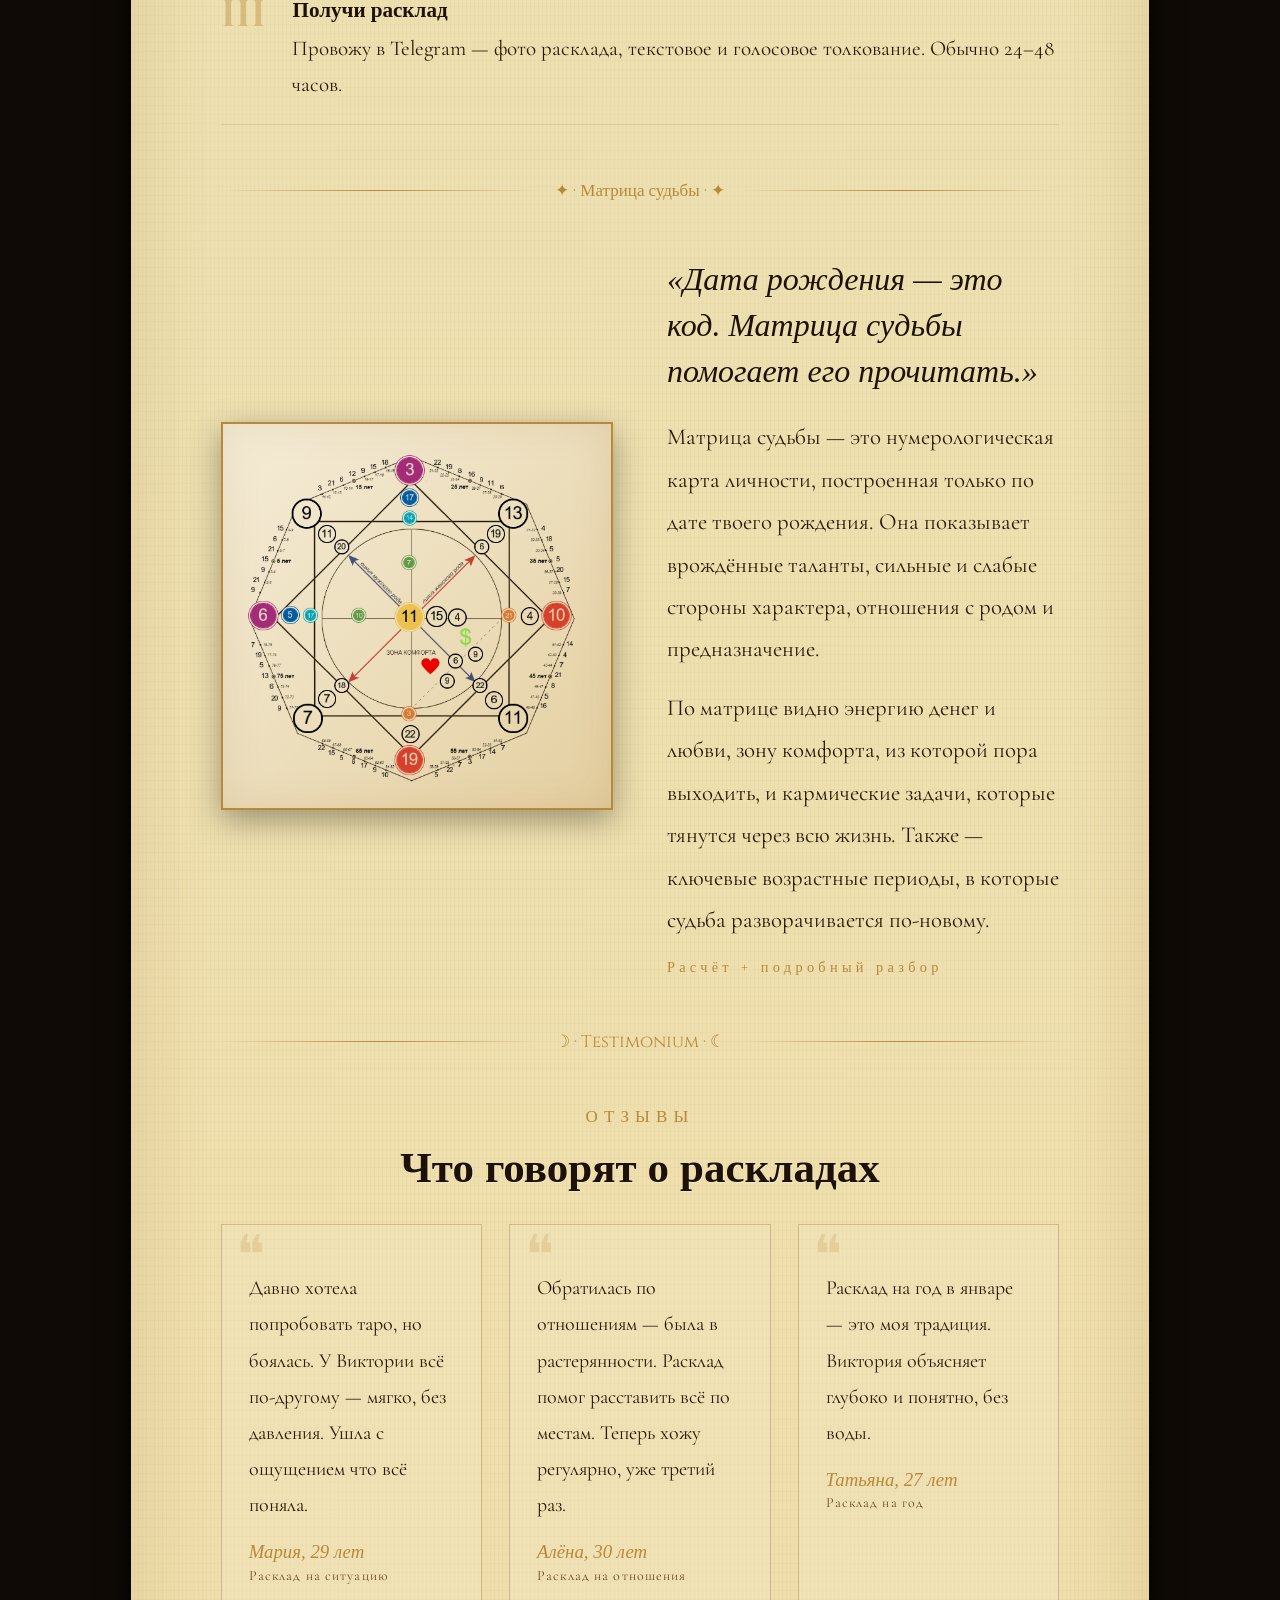
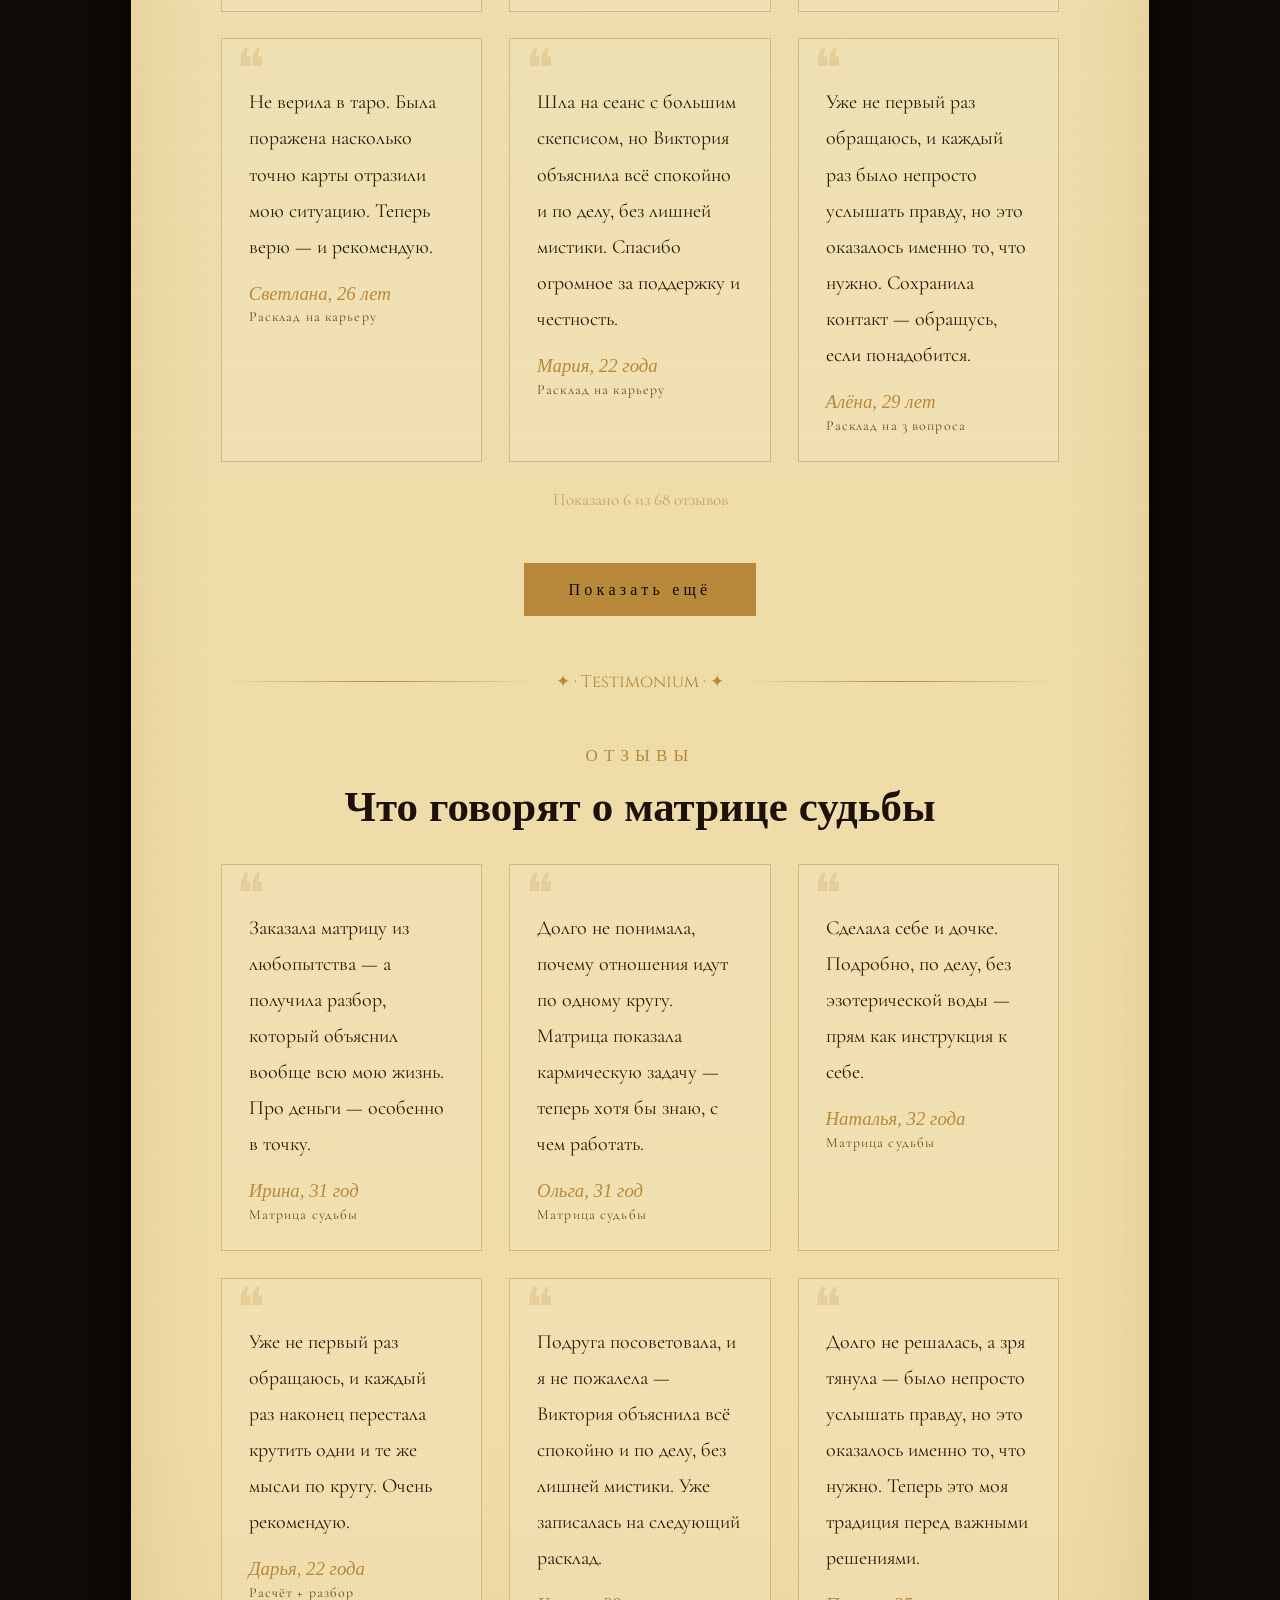
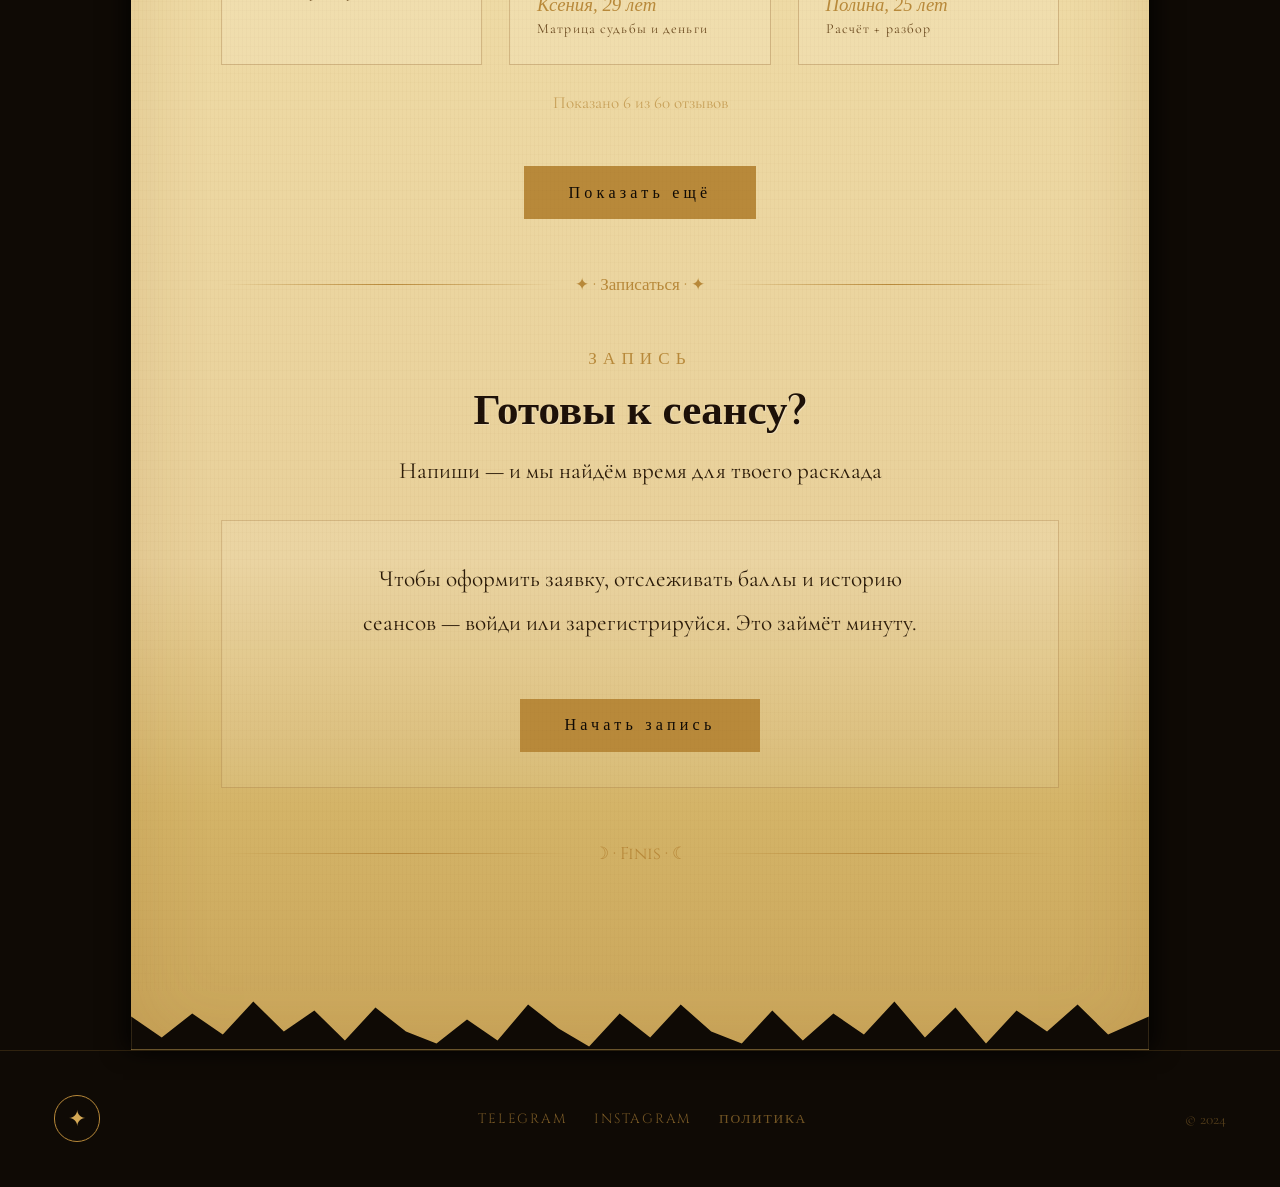
==== commit 9ecf03bb: "Tone down testimonials, cap reviewer age at 32, raise loyalty discounts, clarify consultation scope " ====
--- a/frontend/index.html
+++ b/frontend/index.html
@@ -149,18 +149,18 @@
         <h2 class="scroll-section-title reveal">Выбери свой расклад</h2>
         <table class="services-table reveal">
           <tbody>
-            <tr><td class="td-glyph">☾</td><td class="td-name">Консультация (40 минут)</td><td class="td-desc">Личный разговор без расклада — отвечаю на вопросы голосом или в переписке.</td><td class="td-price">500 ₽</td></tr>
+            <tr><td class="td-glyph">☾</td><td class="td-name">Консультация (40 минут)</td><td class="td-desc">Личный разговор без расклада, голосом или в переписке — отвечаю на любое количество вопросов в течение всех 40 минут, но строго в рамках одной ситуации.</td><td class="td-price">500 ₽</td></tr>
             <tr><td class="td-glyph">☽</td><td class="td-name">Расклад на 1 вопрос</td><td class="td-desc">Один вопрос — развёрнутый ответ. Когда застряла и не видишь выхода.</td><td class="td-price">200 ₽</td></tr>
             <tr><td class="td-glyph">✦</td><td class="td-name">Расклад на 2 вопроса</td><td class="td-desc">Два вопроса в одном сеансе — разберём каждый по отдельности.</td><td class="td-price">350 ₽</td></tr>
             <tr><td class="td-glyph">❋</td><td class="td-name">Расклад на 3 вопроса</td><td class="td-desc">Три вопроса в одном сеансе — самый полный разбор твоей ситуации.</td><td class="td-price">500 ₽</td></tr>
             <tr><td class="td-glyph">❊</td><td class="td-name">Расклад на 4 вопроса</td><td class="td-desc">Четыре вопроса в одном сеансе — для тех, кому нужно немного больше глубины.</td><td class="td-price">650 ₽</td></tr>
-            <tr><td class="td-glyph">⟁</td><td class="td-name">Расклад на 5 вопросов</td><td class="td-desc">Пакет вопросов — на темах с карточек сайта от этой суммы включается скидка за объём 15%.</td><td class="td-price">1000 ₽</td></tr>
-            <tr><td class="td-glyph">⟆</td><td class="td-name">Расклад на 6 вопросов</td><td class="td-desc">Шесть вопросов — расширенный разбор, на темах с карточек сайта скидка за объём 15%.</td><td class="td-price">1250 ₽</td></tr>
-            <tr><td class="td-glyph">⟐</td><td class="td-name">Расклад на 7 вопросов</td><td class="td-desc">Самый большой пакет — на темах с карточек сайта скидка за объём 20%.</td><td class="td-price">1500 ₽</td></tr>
+            <tr><td class="td-glyph">⟁</td><td class="td-name">Расклад на 5 вопросов</td><td class="td-desc">Пакет вопросов — на темах с карточек сайта от этой суммы включается скидка за объём 20%.</td><td class="td-price">1000 ₽</td></tr>
+            <tr><td class="td-glyph">⟆</td><td class="td-name">Расклад на 6 вопросов</td><td class="td-desc">Шесть вопросов — расширенный разбор, на темах с карточек сайта скидка за объём 20%.</td><td class="td-price">1250 ₽</td></tr>
+            <tr><td class="td-glyph">⟐</td><td class="td-name">Расклад на 7 вопросов</td><td class="td-desc">Самый большой пакет — на темах с карточек сайта скидка за объём 25%.</td><td class="td-price">1500 ₽</td></tr>
             <tr><td class="td-glyph">✧</td><td class="td-name">Матрица судьбы — любой 1 личный вопрос</td><td class="td-desc">Разбор твоей матрицы судьбы с акцентом на один вопрос, который важен сейчас.</td><td class="td-price">500 ₽</td></tr>
           </tbody>
         </table>
-        <p class="scroll-text reveal" style="font-size:1rem;margin-top:.8rem;">✦ Скидка за объём (15–20%) действует автоматически на темах с карточек сайта при заказе от 1000 ₽. Свой вопрос вместо темы — без скидки за объём.<br/>✦ За каждый оплаченный сеанс начисляются баллы. 50 баллов = ещё скидка: 15% на темах с карточек, 10% на своём вопросе.</p>
+        <p class="scroll-text reveal" style="font-size:1rem;margin-top:.8rem;">✦ Скидка за объём (20–25%) действует автоматически на темах с карточек сайта при заказе от 1000 ₽. Свой вопрос вместо темы — без скидки за объём.<br/>✦ За каждый оплаченный сеанс начисляются баллы. 50 баллов = ещё скидка: 20% на темах с карточек, 15% на своём вопросе.</p>
       </section>
 
       <!-- КАК ЭТО РАБОТАЕТ -->
@@ -238,7 +238,7 @@
               <p class="picker-hint" id="ownQuestionPrice" style="text-align:left;margin:.3rem 0 0;"></p>
             </div>
             <div class="form-field full"><label>Твой вопрос</label><textarea id="questionField" placeholder="Опиши ситуацию в нескольких словах..." rows="3"></textarea></div>
-            <div class="form-field full"><div class="check-row"><input type="checkbox" id="pts"/><label for="pts" id="ptsLabel">Применить накопленные баллы (скидка 15%)</label></div></div>
+            <div class="form-field full"><div class="check-row"><input type="checkbox" id="pts"/><label for="pts" id="ptsLabel">Применить накопленные баллы (скидка 20%)</label></div></div>
             <p class="scroll-text" id="discountHint" style="font-size:.92rem;margin:0;text-align:left;max-width:none;">✦ На темах с карточек сайта от 1000 ₽ скидка за объём действует автоматически.</p>
             <div class="form-field full" id="formMessage" style="text-align:center;font-size:1rem;min-height:1.2em;"></div>
             <div class="form-field full" style="text-align:center"><button type="submit" class="btn-scroll" id="submitBtn">Отправить заявку</button></div>
@@ -266,7 +266,7 @@
     <div class="faq-item"><div class="faq-q">Что если ответ карт «не понравится»?</div><div class="faq-a">Карты показывают честную картину, а не то, что хочется услышать. Я всегда подробно объясняю расклад и отвечаю на уточняющие вопросы — без доплаты.</div></div>
     <div class="faq-item"><div class="faq-q">Можно ли сделать расклад анонимно?</div><div class="faq-a">Да. Для обычного расклада достаточно вопроса, имя не обязательно. Для матрицы судьбы нужна только дата рождения.</div></div>
     <div class="faq-item"><div class="faq-q">Что если у меня несколько вопросов?</div><div class="faq-a">Выбери пакет на 2, 3, 5 или 7 вопросов — выгоднее, чем платить за каждый отдельно. На пакетах из тем сайта от 1000 ₽ автоматически действует скидка за объём.</div></div>
-    <div class="faq-item"><div class="faq-q">Как работают баллы?</div><div class="faq-a">За каждый оплаченный сеанс начисляются баллы. Когда накопится 50 — на следующий расклад из тем сайта скидка 15%, на свой вопрос — 10%. Включается галочкой при оформлении заявки.</div></div>
+    <div class="faq-item"><div class="faq-q">Как работают баллы?</div><div class="faq-a">За каждый оплаченный сеанс начисляются баллы. Когда накопится 50 — на следующий расклад из тем сайта скидка 20%, на свой вопрос — 15%. Включается галочкой при оформлении заявки.</div></div>
   </div>
 </div>
 
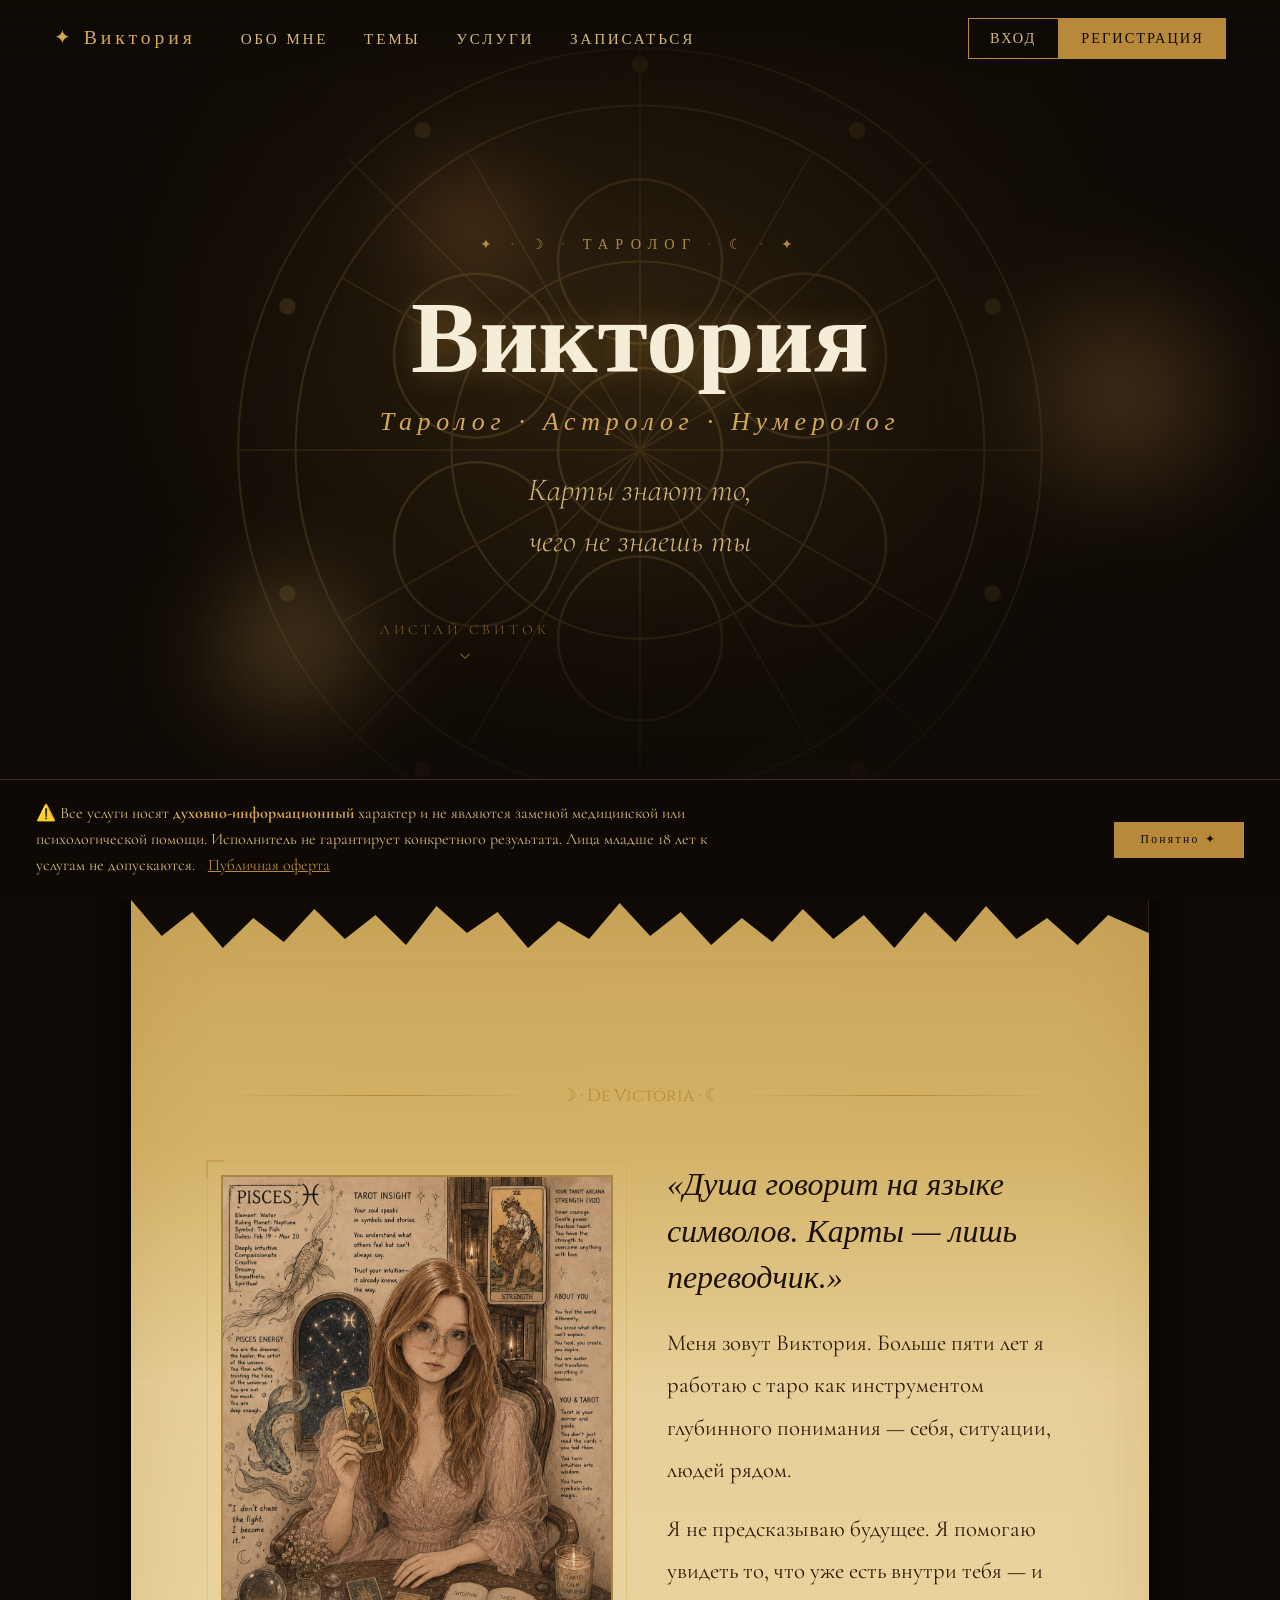
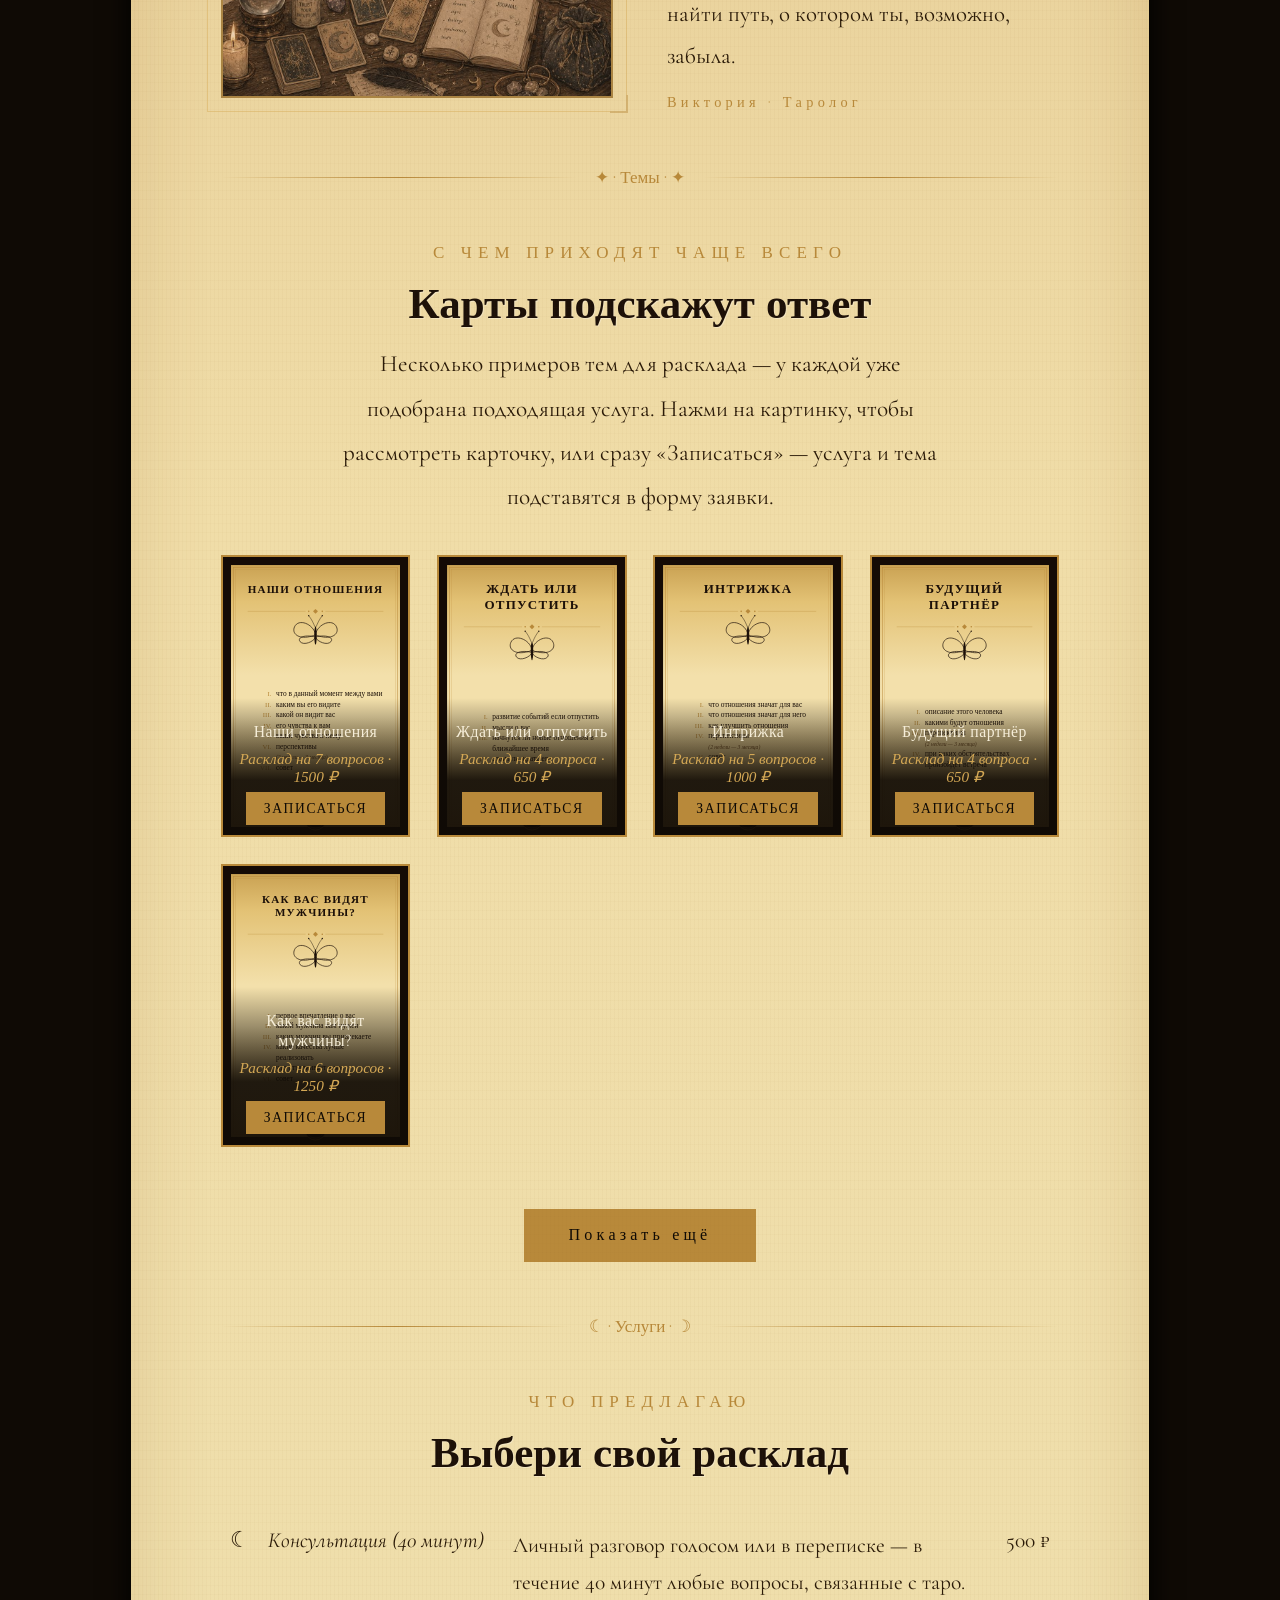
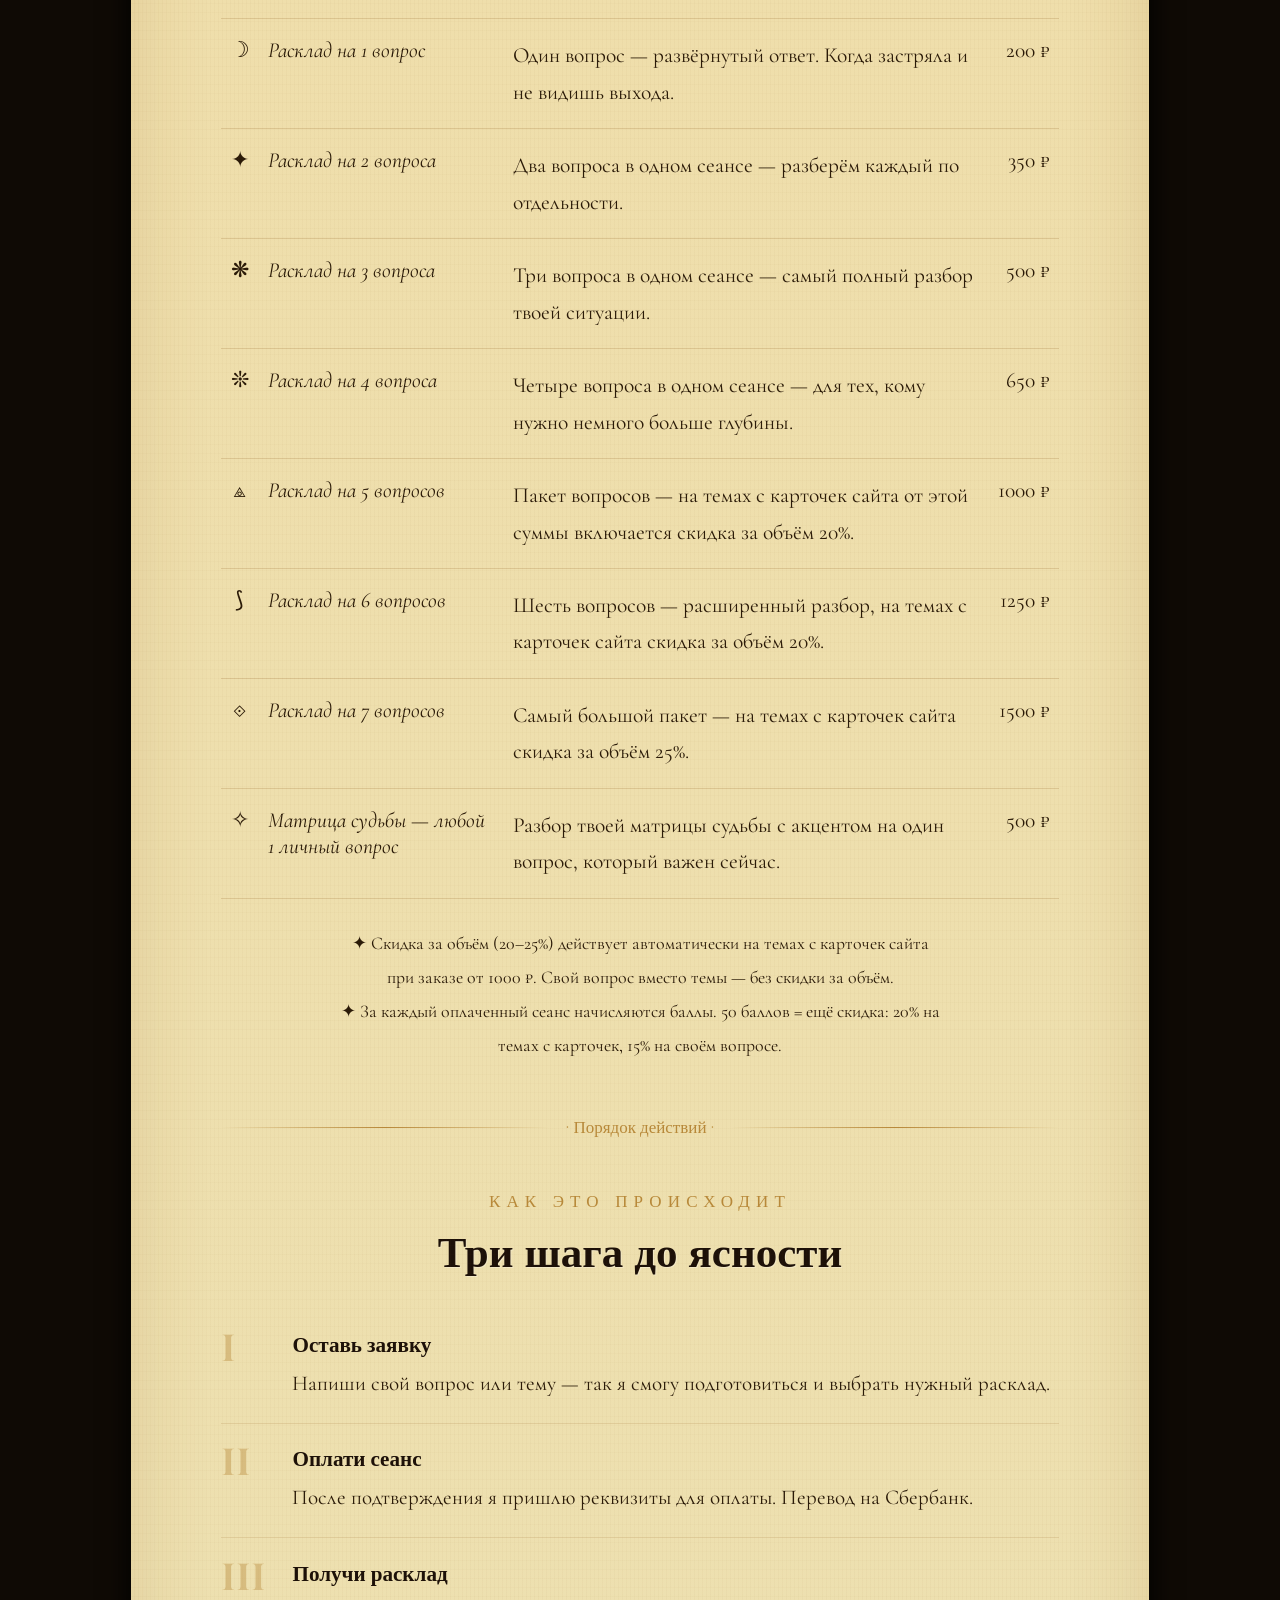
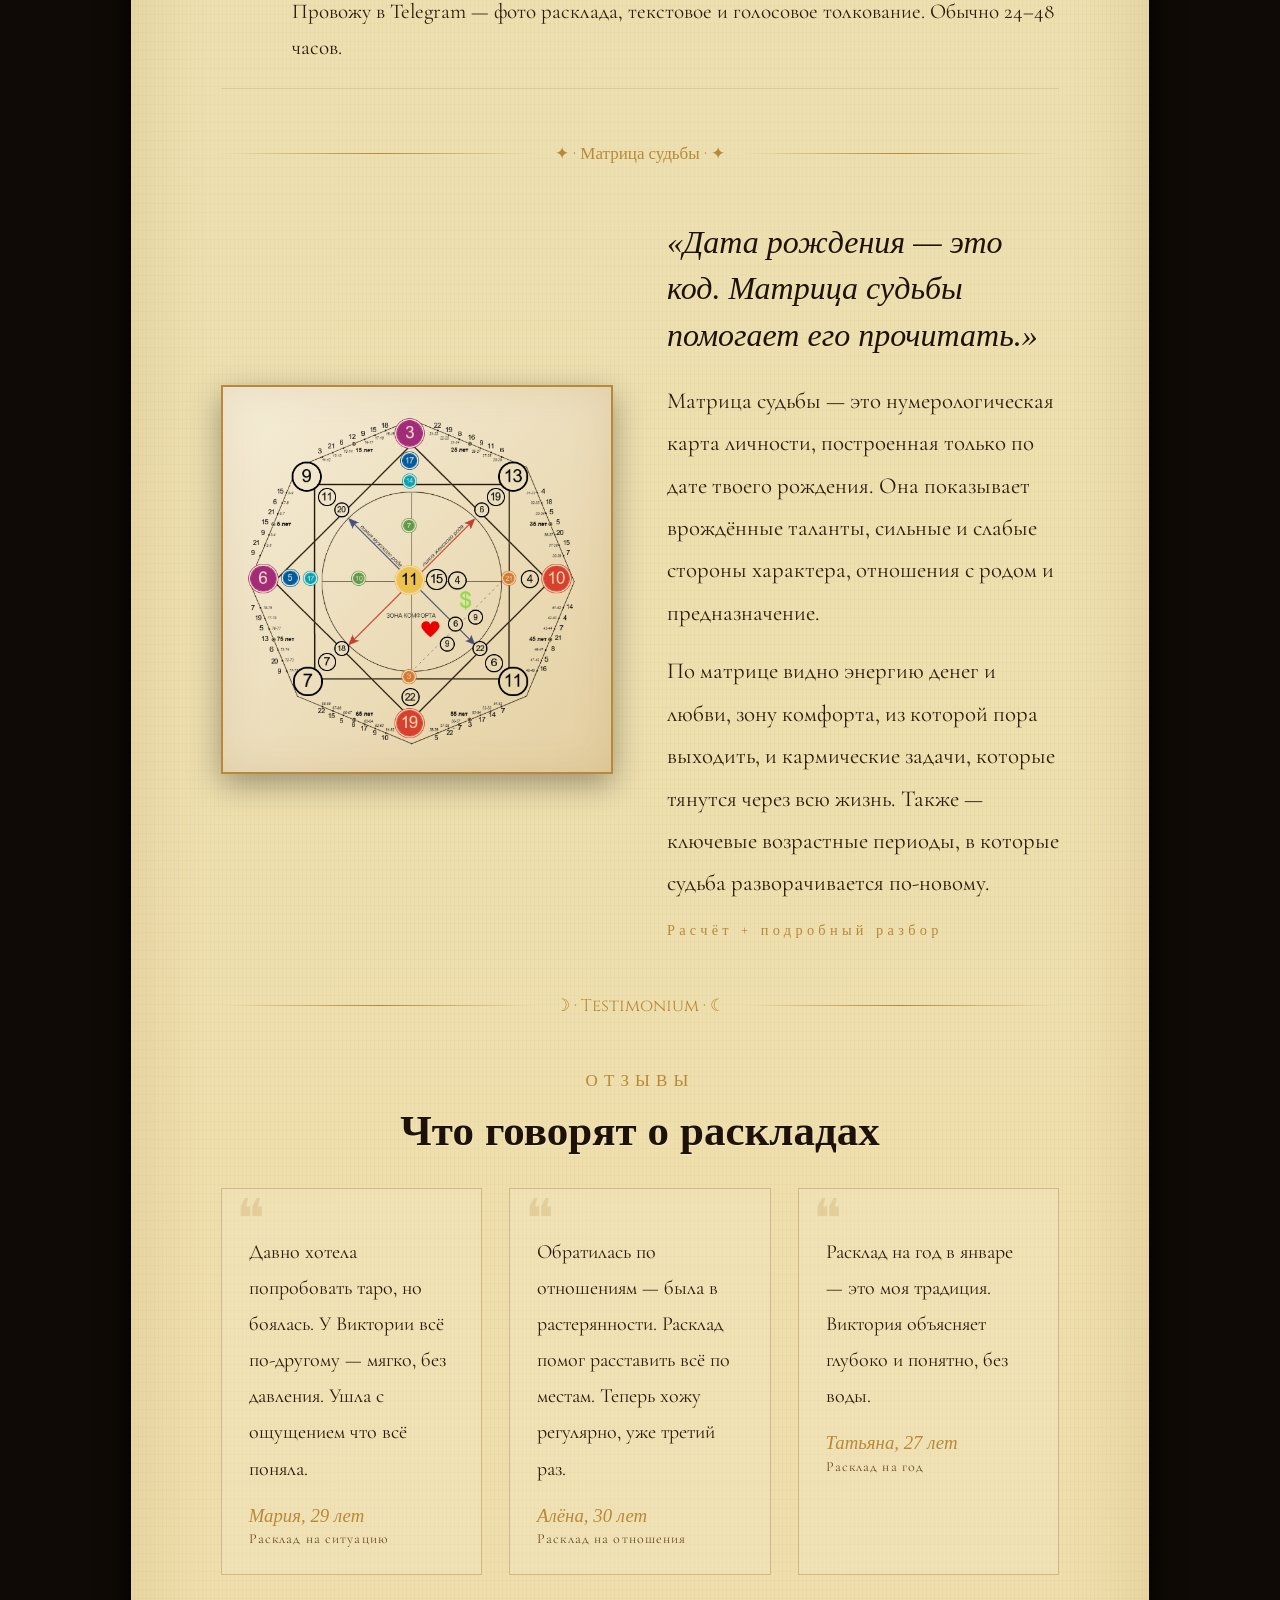
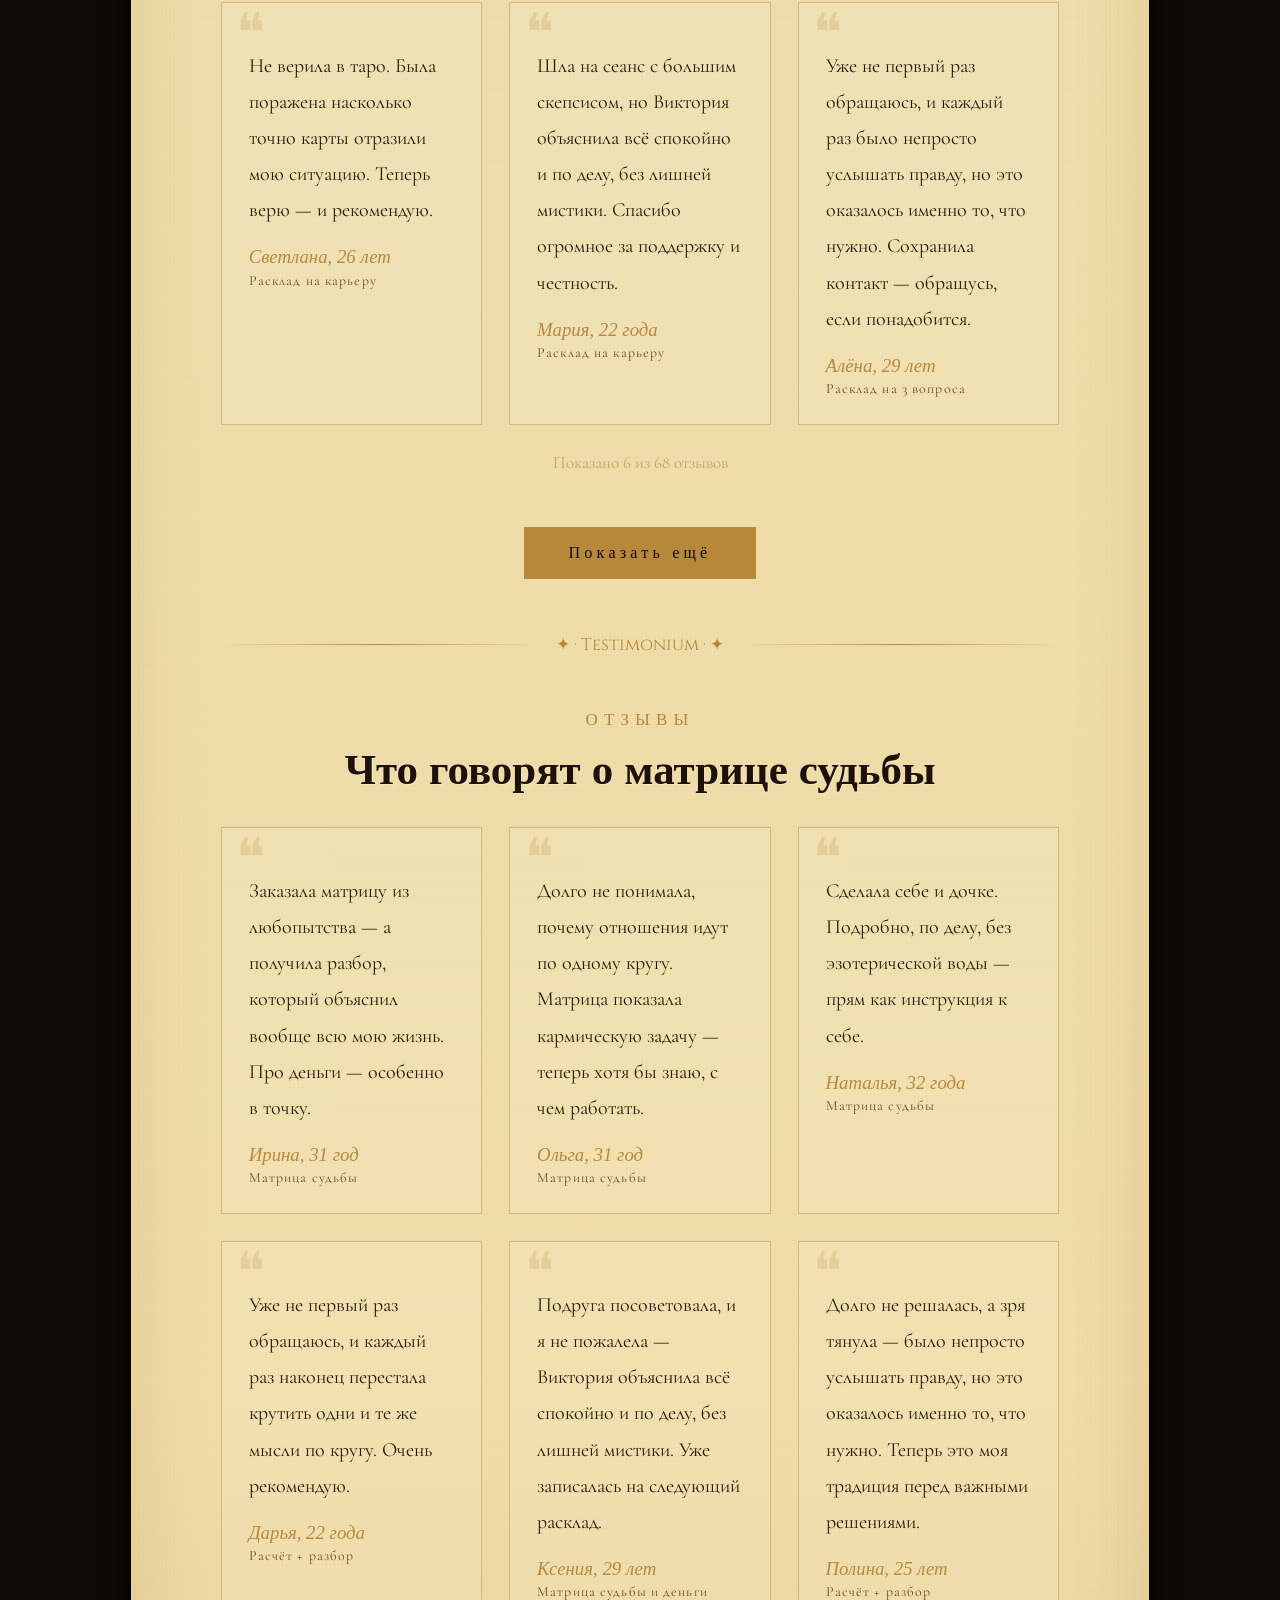
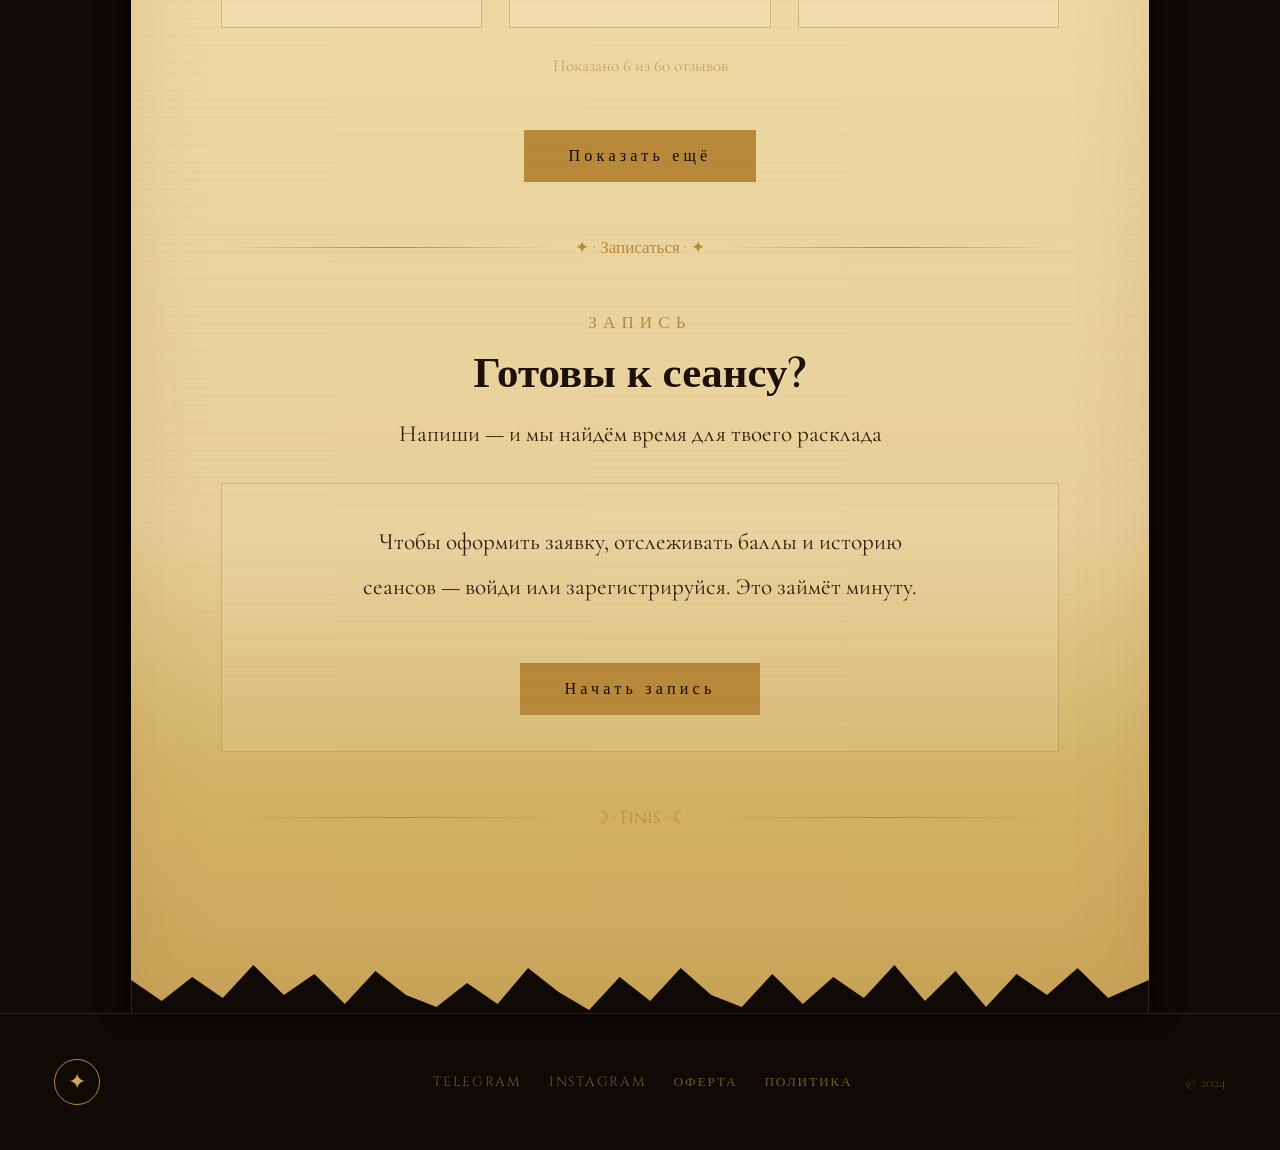
==== commit bed13e5e: "Add legal pages and consent flow (oferta + privacy policy) - Add oferta.html and privacy.html with s" ====
--- a/frontend/index.html
+++ b/frontend/index.html
@@ -149,7 +149,7 @@
         <h2 class="scroll-section-title reveal">Выбери свой расклад</h2>
         <table class="services-table reveal">
           <tbody>
-            <tr><td class="td-glyph">☾</td><td class="td-name">Консультация (40 минут)</td><td class="td-desc">Личный разговор без расклада, голосом или в переписке — отвечаю на любое количество вопросов в течение всех 40 минут, но строго в рамках одной ситуации.</td><td class="td-price">500 ₽</td></tr>
+            <tr><td class="td-glyph">☾</td><td class="td-name">Консультация (40 минут)</td><td class="td-desc">Личный разговор голосом или в переписке — в течение 40 минут любые вопросы, связанные с таро.</td><td class="td-price">500 ₽</td></tr>
             <tr><td class="td-glyph">☽</td><td class="td-name">Расклад на 1 вопрос</td><td class="td-desc">Один вопрос — развёрнутый ответ. Когда застряла и не видишь выхода.</td><td class="td-price">200 ₽</td></tr>
             <tr><td class="td-glyph">✦</td><td class="td-name">Расклад на 2 вопроса</td><td class="td-desc">Два вопроса в одном сеансе — разберём каждый по отдельности.</td><td class="td-price">350 ₽</td></tr>
             <tr><td class="td-glyph">❋</td><td class="td-name">Расклад на 3 вопроса</td><td class="td-desc">Три вопроса в одном сеансе — самый полный разбор твоей ситуации.</td><td class="td-price">500 ₽</td></tr>
@@ -238,6 +238,18 @@
               <p class="picker-hint" id="ownQuestionPrice" style="text-align:left;margin:.3rem 0 0;"></p>
             </div>
             <div class="form-field full"><label>Твой вопрос</label><textarea id="questionField" placeholder="Опиши ситуацию в нескольких словах..." rows="3"></textarea></div>
+            <div class="form-field full">
+              <div class="check-row">
+                <input type="checkbox" id="agree-oferta" required/>
+                <label for="agree-oferta">Я ознакомлена с <a href="oferta.html" target="_blank" style="color:var(--gold);text-decoration:underline;">публичной офертой</a> и принимаю её условия</label>
+              </div>
+            </div>
+            <div class="form-field full">
+              <div class="check-row">
+                <input type="checkbox" id="agree-pd" required/>
+                <label for="agree-pd">Я даю согласие на обработку персональных данных в соответствии с <a href="privacy.html" target="_blank" style="color:var(--gold);text-decoration:underline;">Политикой конфиденциальности</a></label>
+              </div>
+            </div>
             <div class="form-field full"><div class="check-row"><input type="checkbox" id="pts"/><label for="pts" id="ptsLabel">Применить накопленные баллы (скидка 20%)</label></div></div>
             <p class="scroll-text" id="discountHint" style="font-size:.92rem;margin:0;text-align:left;max-width:none;">✦ На темах с карточек сайта от 1000 ₽ скидка за объём действует автоматически.</p>
             <div class="form-field full" id="formMessage" style="text-align:center;font-size:1rem;min-height:1.2em;"></div>
@@ -253,7 +265,7 @@
 
 <footer>
   <button type="button" class="footer-sticker" onclick="openFaqModal()" title="Частые вопросы" aria-label="Частые вопросы">✦</button>
-  <div class="footer-links"><a href="#">Telegram</a><a href="#">Instagram</a><a href="#">Политика</a></div>
+  <div class="footer-links"><a href="https://t.me/wiiexq" target="_blank">Telegram</a><a href="#">Instagram</a><a href="oferta.html">Оферта</a><a href="privacy.html">Политика</a></div>
   <div class="footer-copy">© 2024</div>
 </footer>
 
@@ -300,5 +312,27 @@
 </div>
 
 <script src="app.js"></script>
+
+<div id="disclaimer" style="display:none;position:fixed;bottom:0;left:0;right:0;z-index:500;background:rgba(15,10,5,.97);border-top:1px solid rgba(184,137,58,.3);padding:1.2rem 2rem;align-items:center;justify-content:space-between;gap:1rem;flex-wrap:wrap;">
+  <p style="font-family:'Cormorant Garamond',serif;font-size:.9rem;color:#d4b87a;line-height:1.6;max-width:700px;">
+    ⚠️ Все услуги носят <strong style="color:#d4a855;">духовно-информационный</strong> характер и не являются заменой медицинской или психологической помощи. Исполнитель не гарантирует конкретного результата. Лица младше 18 лет к услугам не допускаются.
+    <a href="oferta.html" style="color:#b8893a;text-decoration:underline;margin-left:.5rem;">Публичная оферта</a>
+  </p>
+  <button onclick="acceptDisclaimer()" style="background:var(--gold,#b8893a);color:#0f0a05;border:none;padding:.6rem 1.5rem;font-family:'Cinzel',serif;font-size:.65rem;letter-spacing:.2em;cursor:pointer;white-space:nowrap;">Понятно ✦</button>
+</div>
+
+<script>
+(function(){
+  if(!localStorage.getItem('disclaimer_accepted')){
+    var d=document.getElementById('disclaimer');
+    if(d) d.style.display='flex';
+  }
+})();
+function acceptDisclaimer(){
+  localStorage.setItem('disclaimer_accepted','1');
+  var d=document.getElementById('disclaimer');
+  if(d) d.style.display='none';
+}
+</script>
 </body>
 </html>
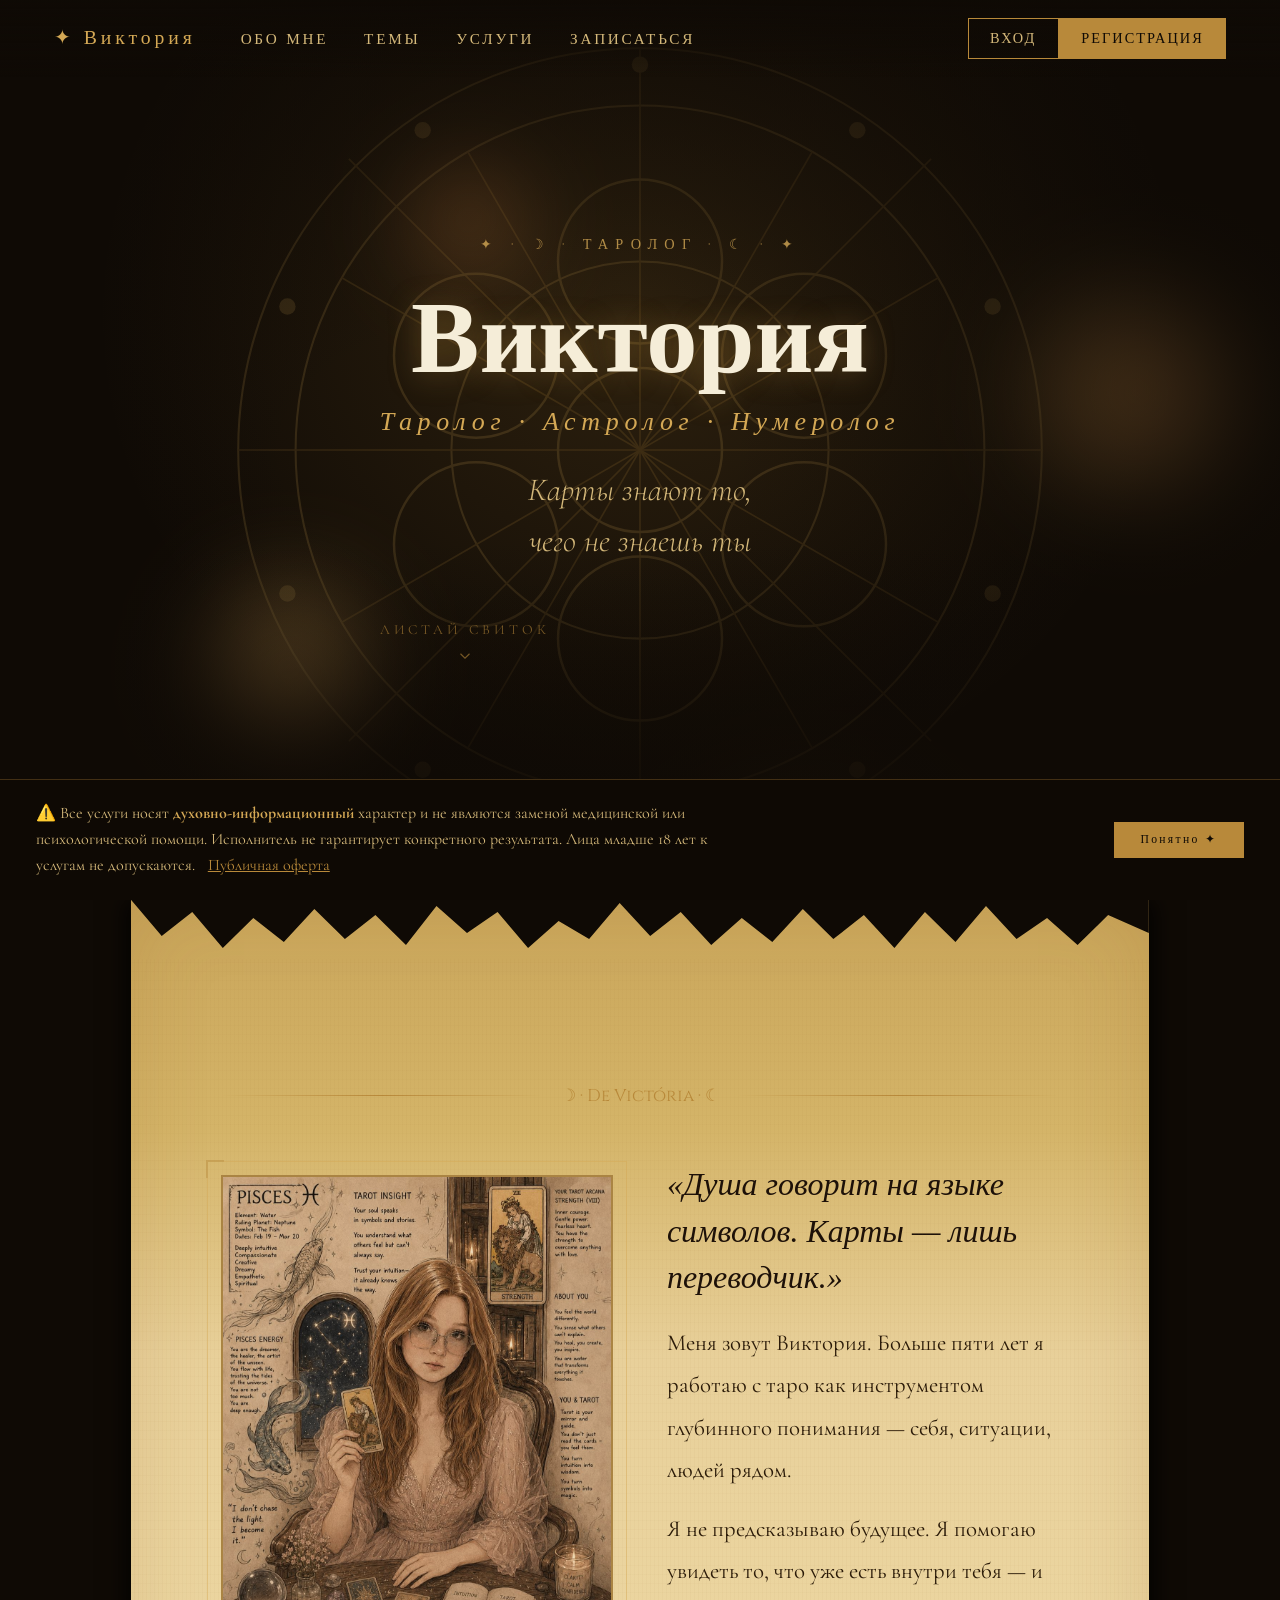
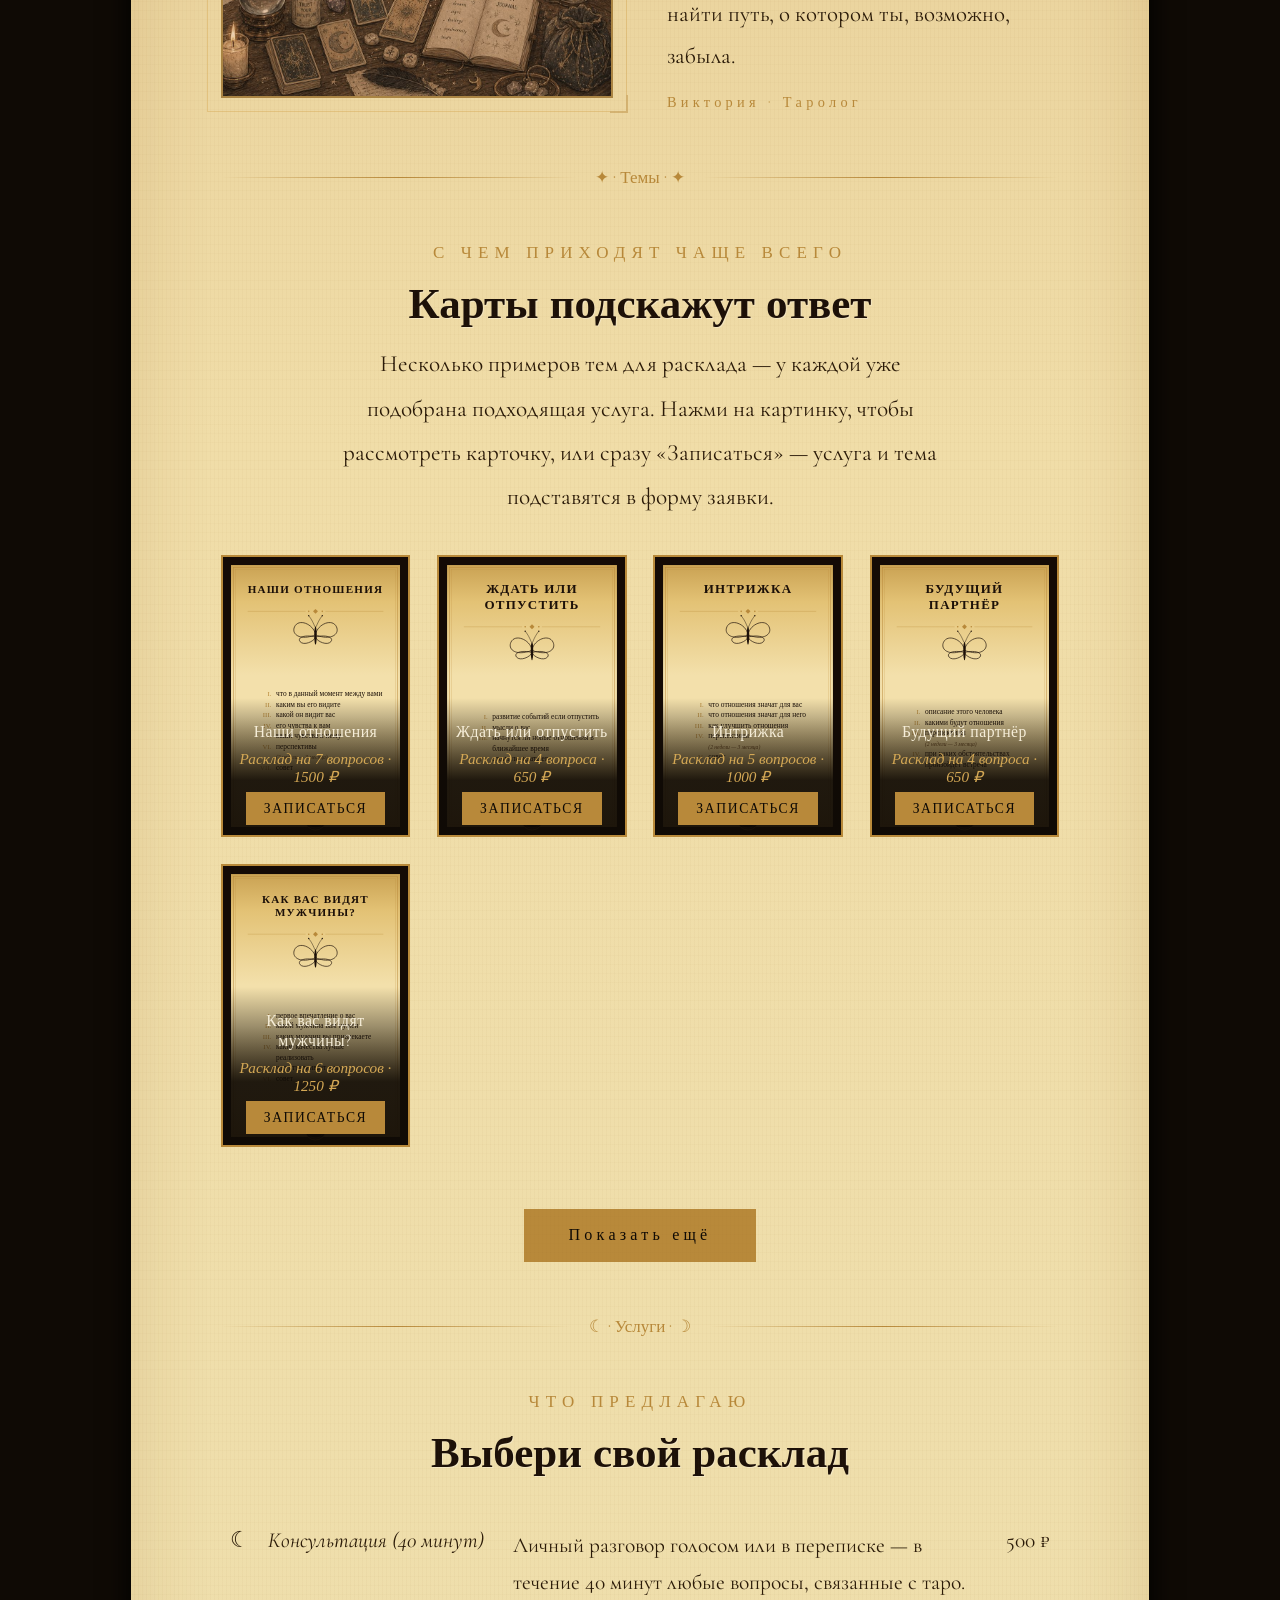
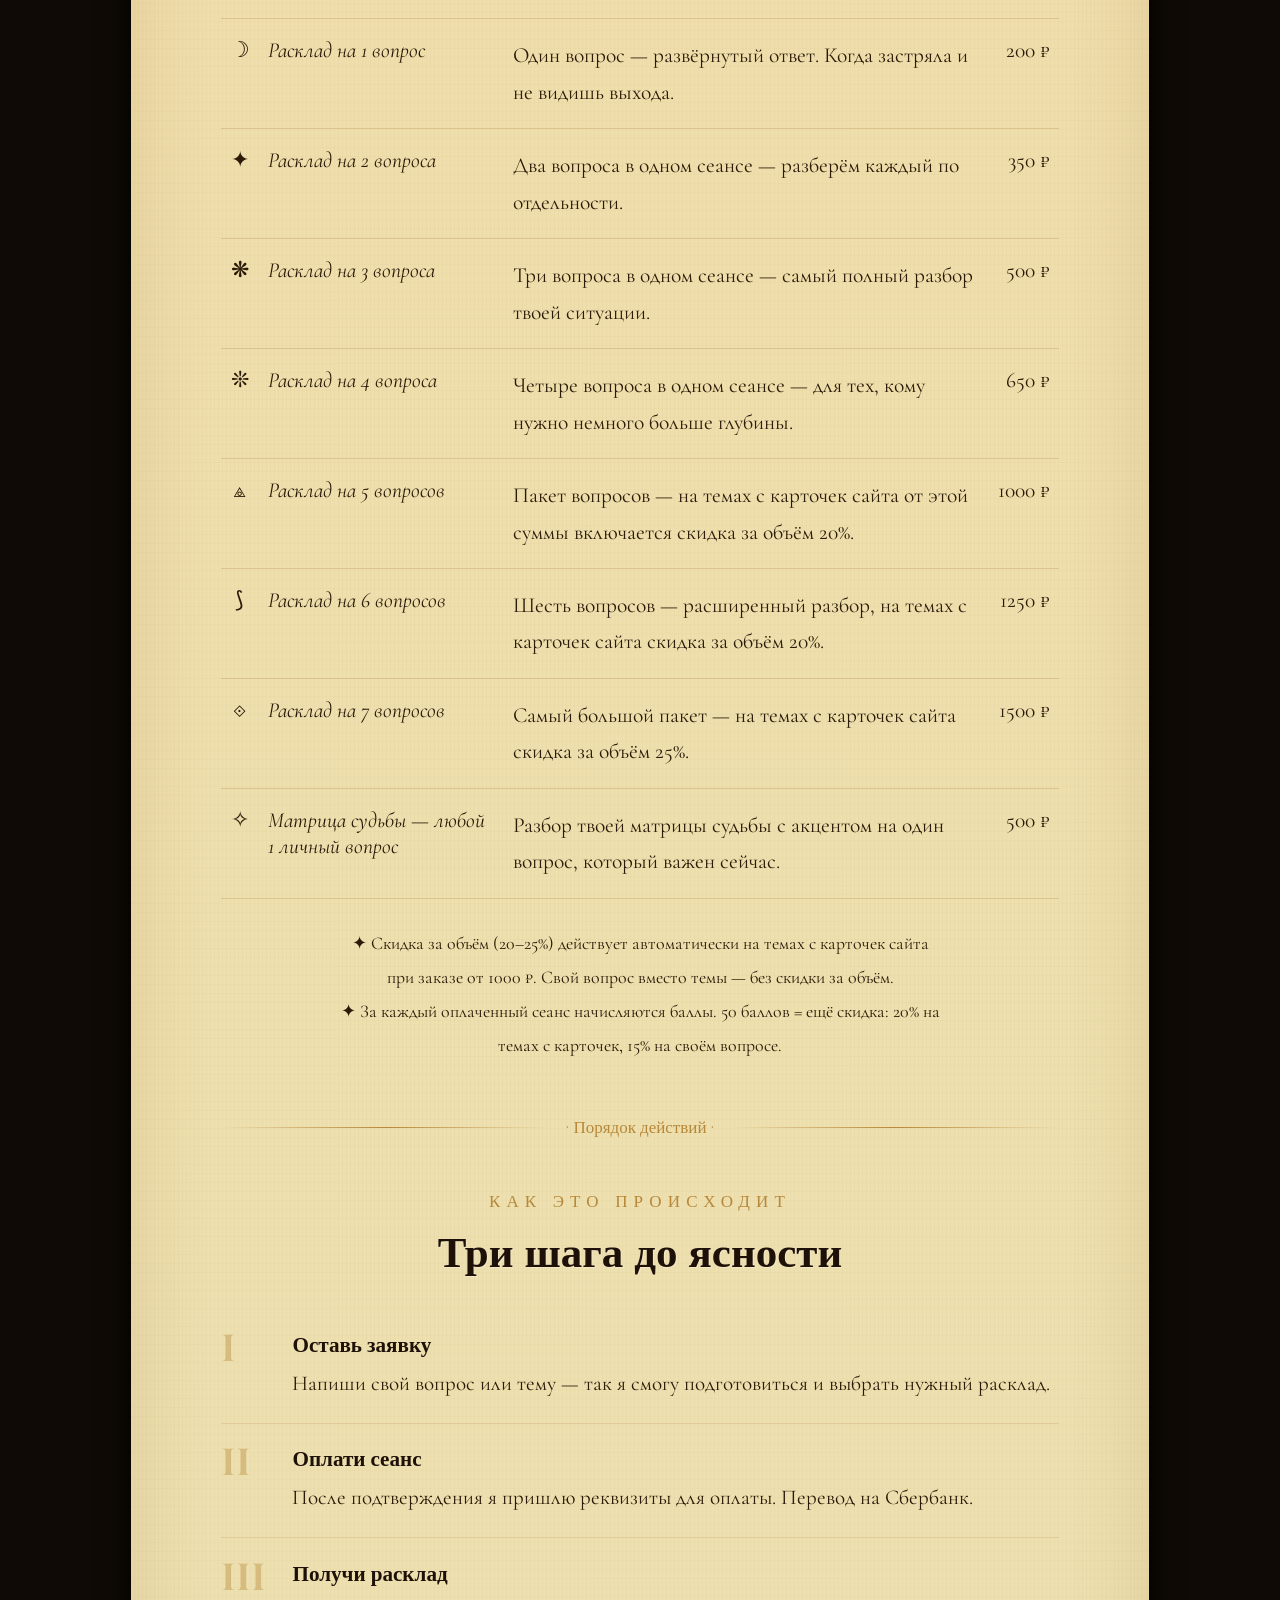
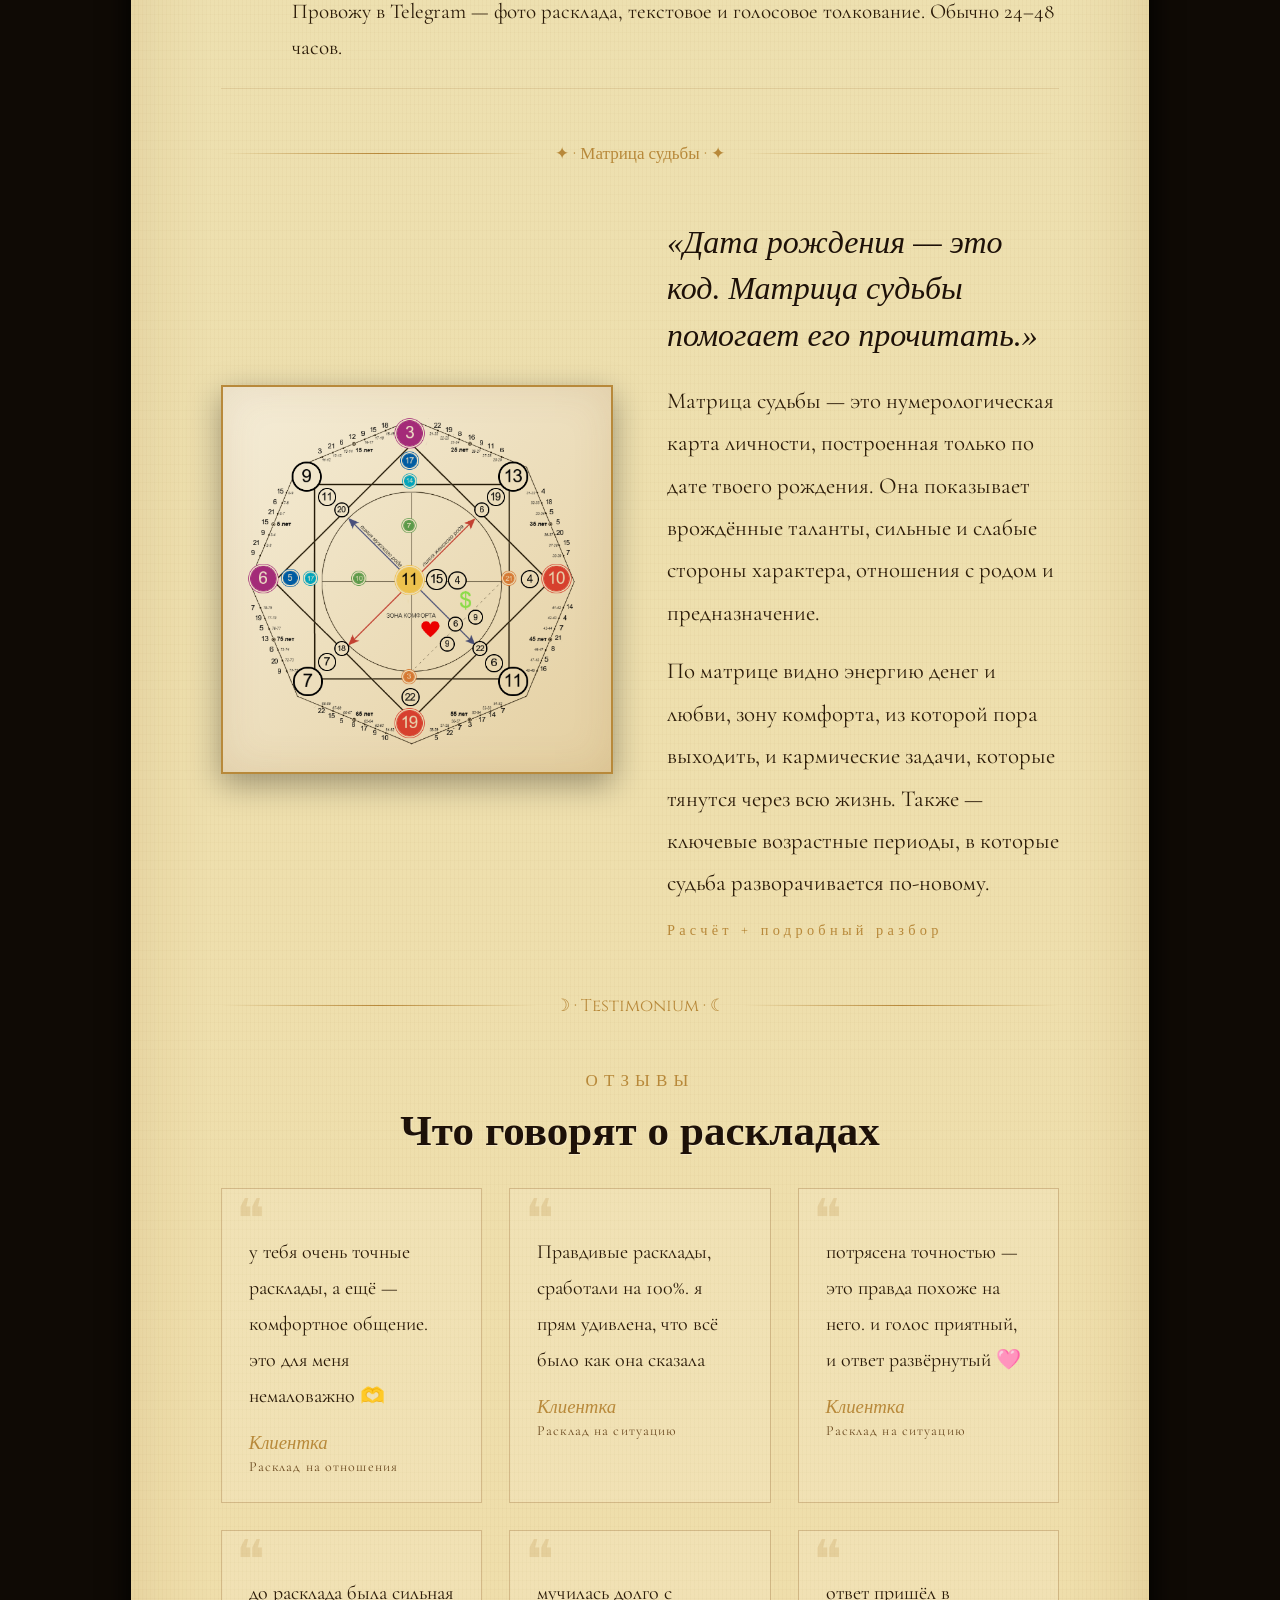
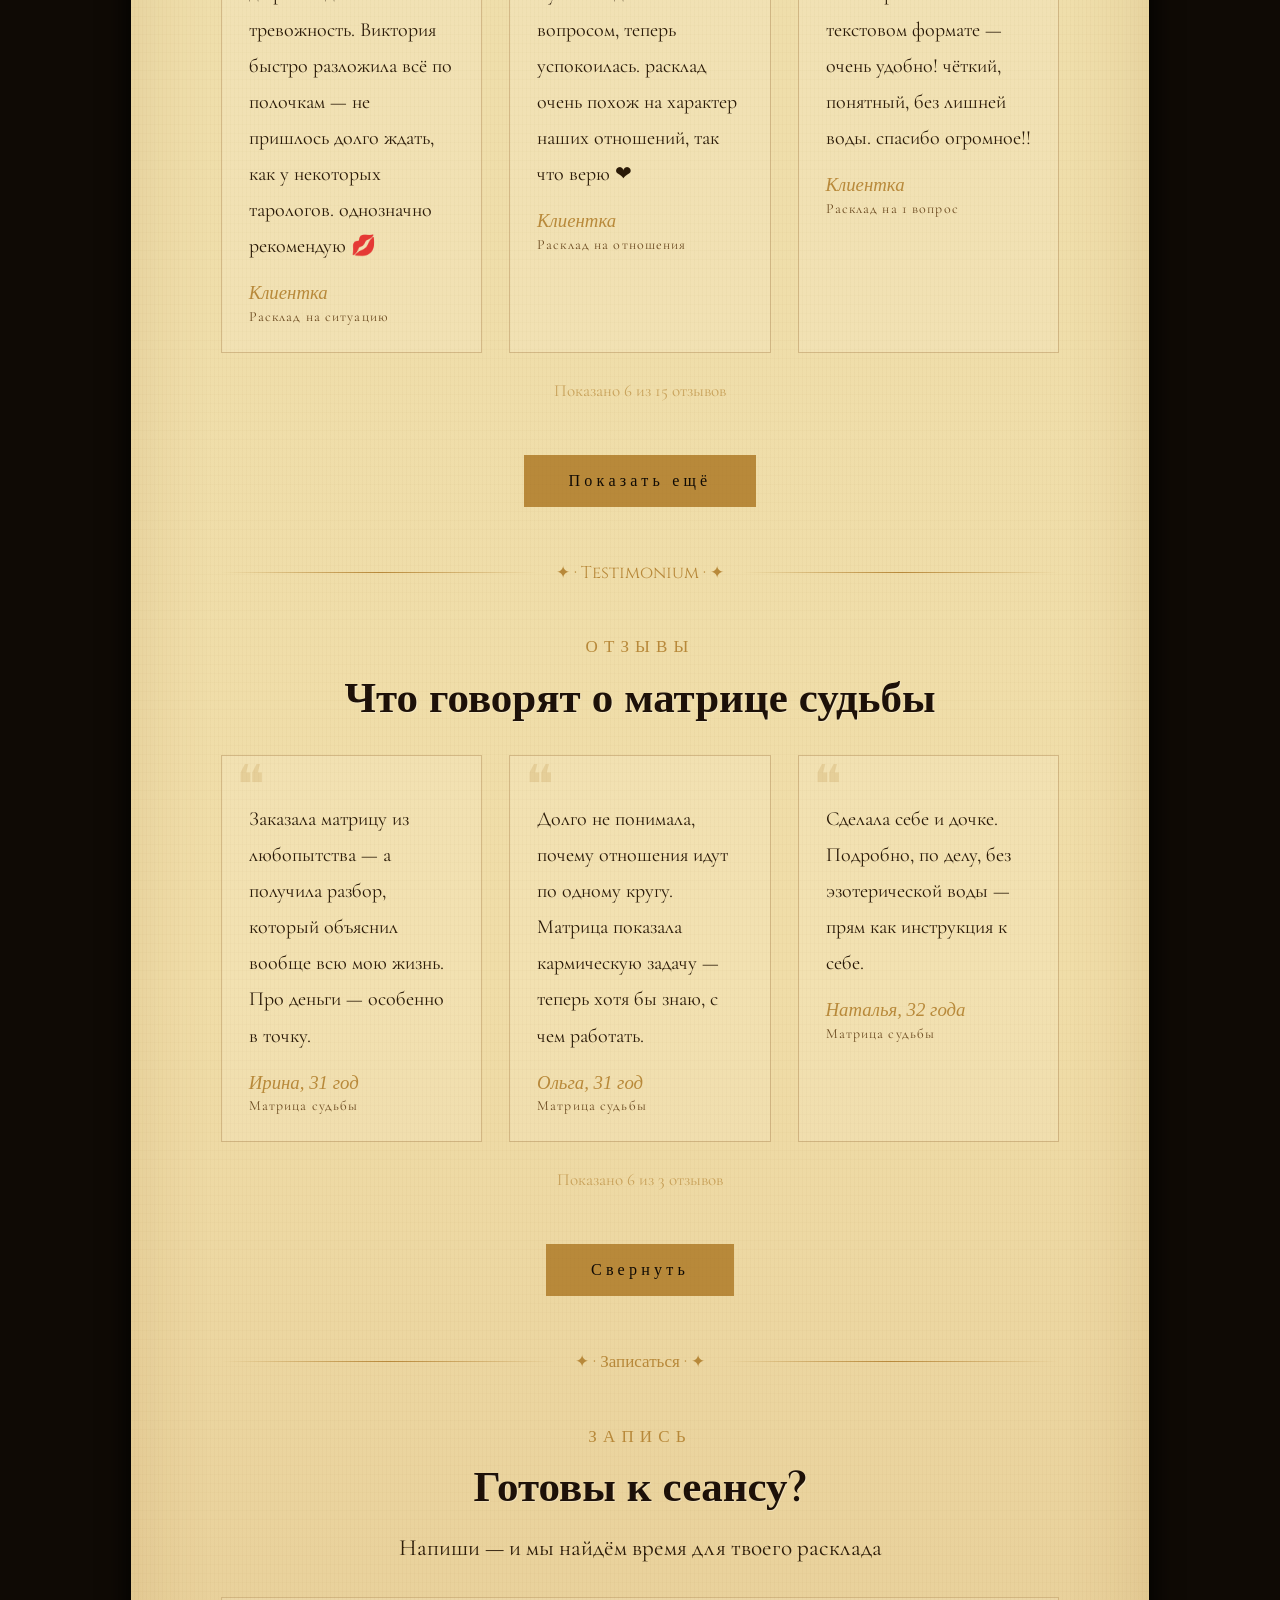
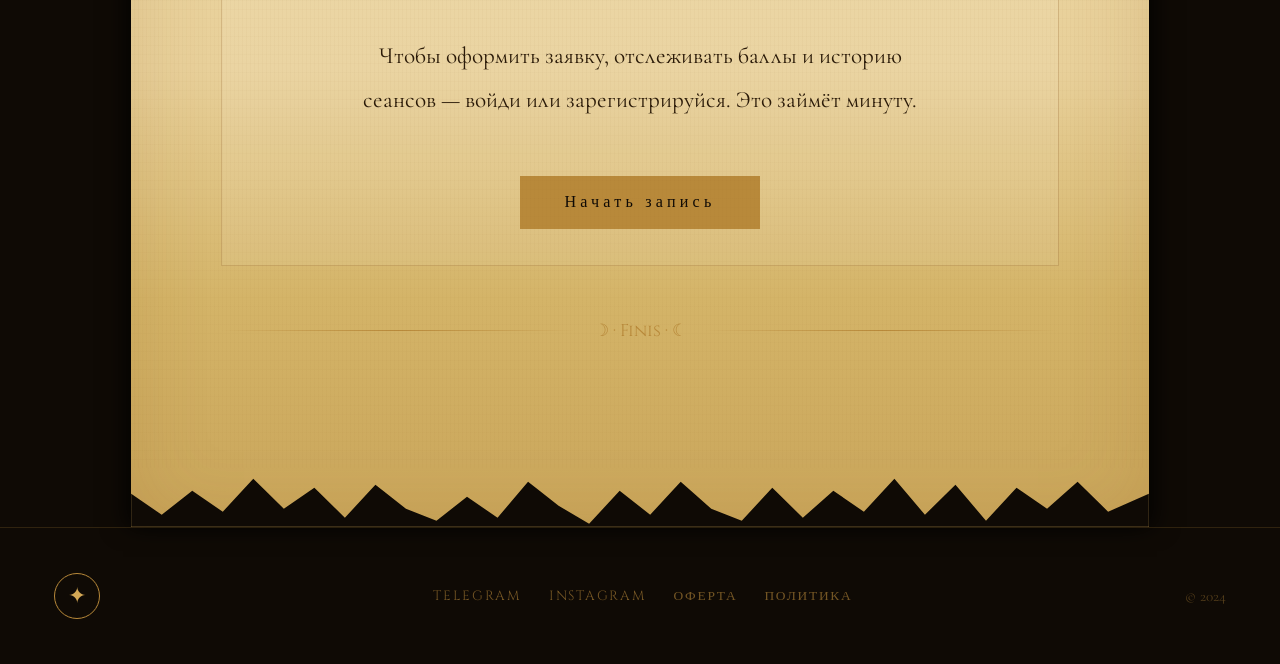
==== commit b0da3ccd: "Replace generated reviews with real ones; split booking by session type - Removed ~130 algorithmical" ====
--- a/frontend/index.html
+++ b/frontend/index.html
@@ -224,7 +224,19 @@
         <div class="form-scroll reveal" id="bookingForm" style="display:none">
           <p class="scroll-text" id="bookingWelcome" style="margin-bottom:1rem;"></p>
           <form class="form-grid" id="sessionForm" onsubmit="submitSession(event)">
-            <div class="form-field full"><div class="check-row"><input type="checkbox" id="ownQuestion"/><label for="ownQuestion">Это мой собственный вопрос (не тема с карточек сайта)</label></div></div>
+            <div class="form-field full">
+              <label>Тип сеанса</label>
+              <div class="auth-tabs" style="margin-bottom:0">
+                <button type="button" class="auth-tab active" id="stBtnTarot" onclick="setSessionType('tarot')">✦ Таро-расклад</button>
+                <button type="button" class="auth-tab" id="stBtnMatrix" onclick="setSessionType('matrix')">✦ Матрица судьбы</button>
+              </div>
+            </div>
+            <div class="form-field full" id="dobWrap" style="display:none">
+              <label>Дата рождения</label>
+              <input type="date" id="dobField"/>
+              <p class="picker-hint" style="text-align:left;margin:.3rem 0 0;">Для расчёта матрицы — нужна полная дата: день, месяц, год</p>
+            </div>
+            <div class="form-field full" id="ownQuestionRow"><div class="check-row"><input type="checkbox" id="ownQuestion"/><label for="ownQuestion">Это мой собственный вопрос (не тема с карточек сайта)</label></div></div>
             <div class="form-field full" id="topicPickerWrap">
               <label>Выбери тему</label>
               <p class="picker-hint">Перетащи карту (или просто коснись), которая откликнулась, в поле ниже</p>
@@ -237,7 +249,7 @@
               <input type="number" id="questionCountField" min="1" max="20" value="1"/>
               <p class="picker-hint" id="ownQuestionPrice" style="text-align:left;margin:.3rem 0 0;"></p>
             </div>
-            <div class="form-field full"><label>Твой вопрос</label><textarea id="questionField" placeholder="Опиши ситуацию в нескольких словах..." rows="3"></textarea></div>
+            <div class="form-field full"><label id="questionFieldLabel">Твой вопрос</label><textarea id="questionField" placeholder="Опиши ситуацию в нескольких словах..." rows="3"></textarea></div>
             <div class="form-field full">
               <div class="check-row">
                 <input type="checkbox" id="agree-oferta" required/>
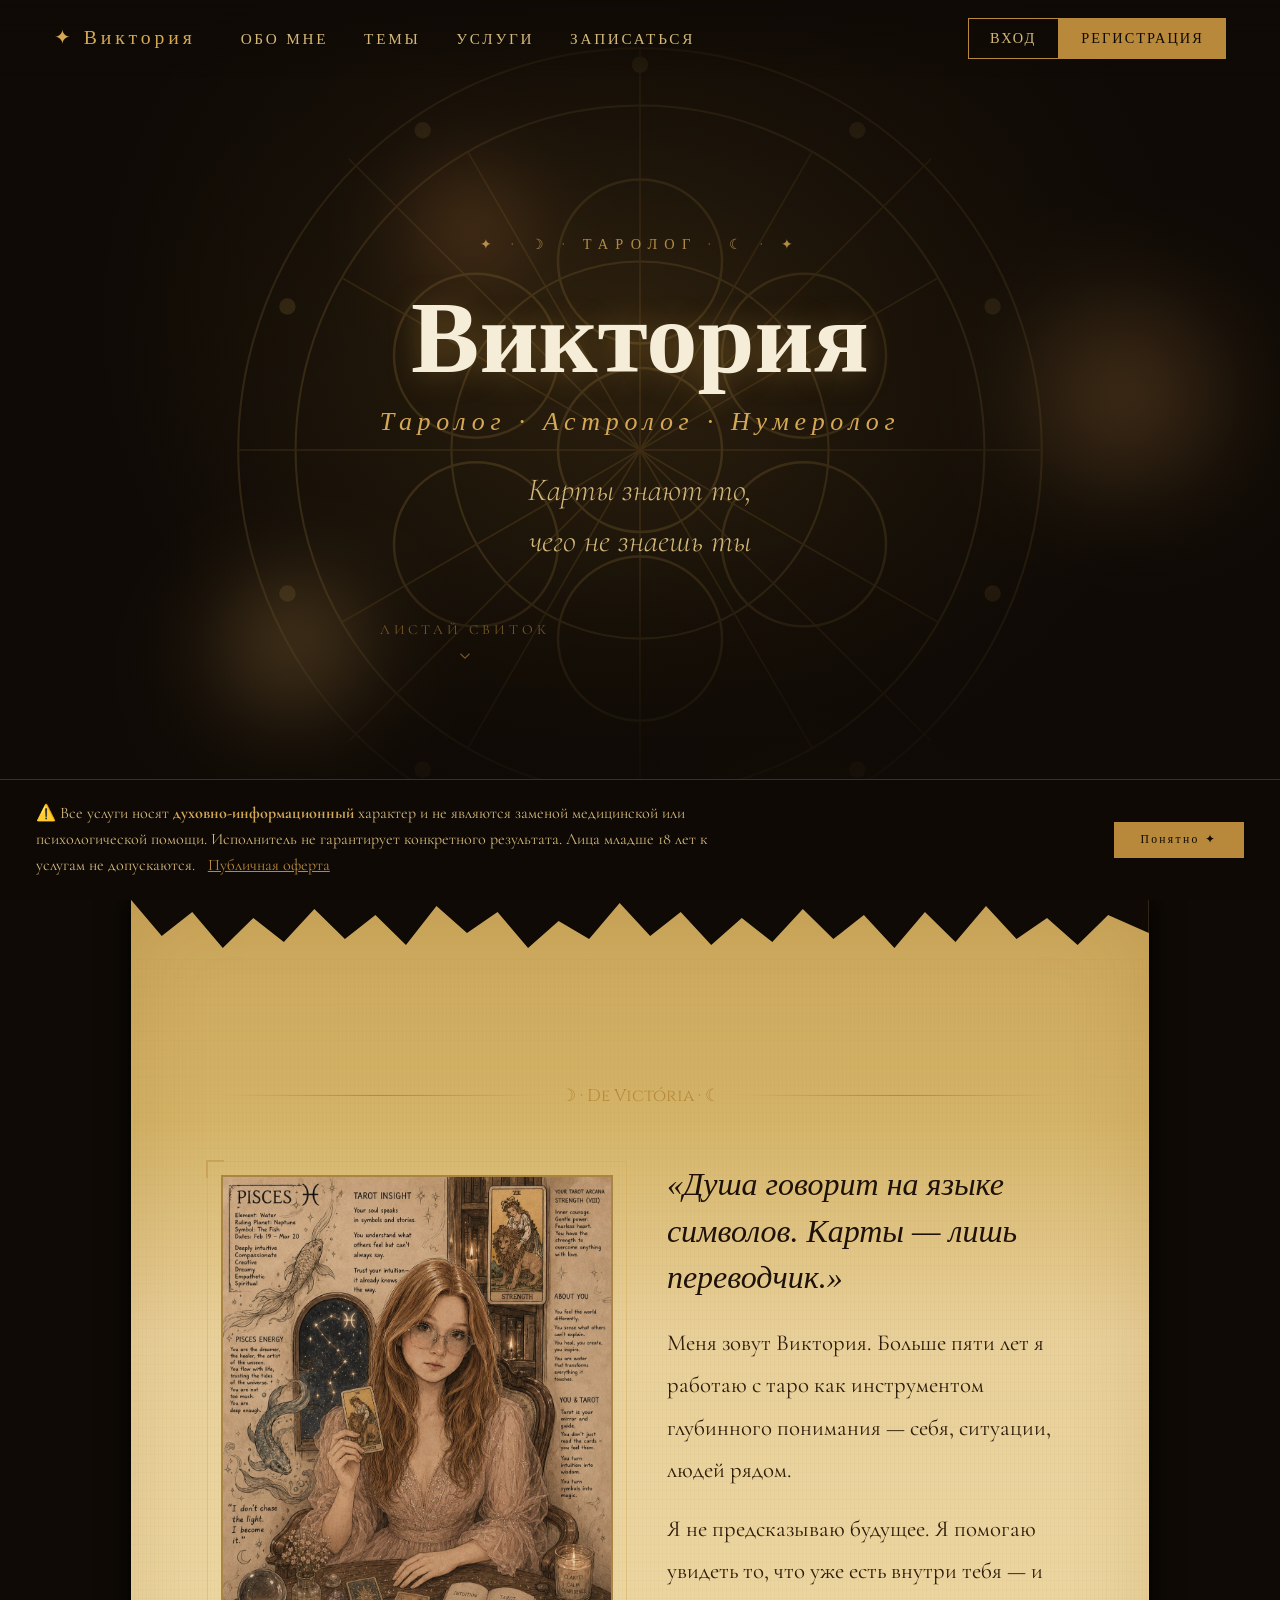
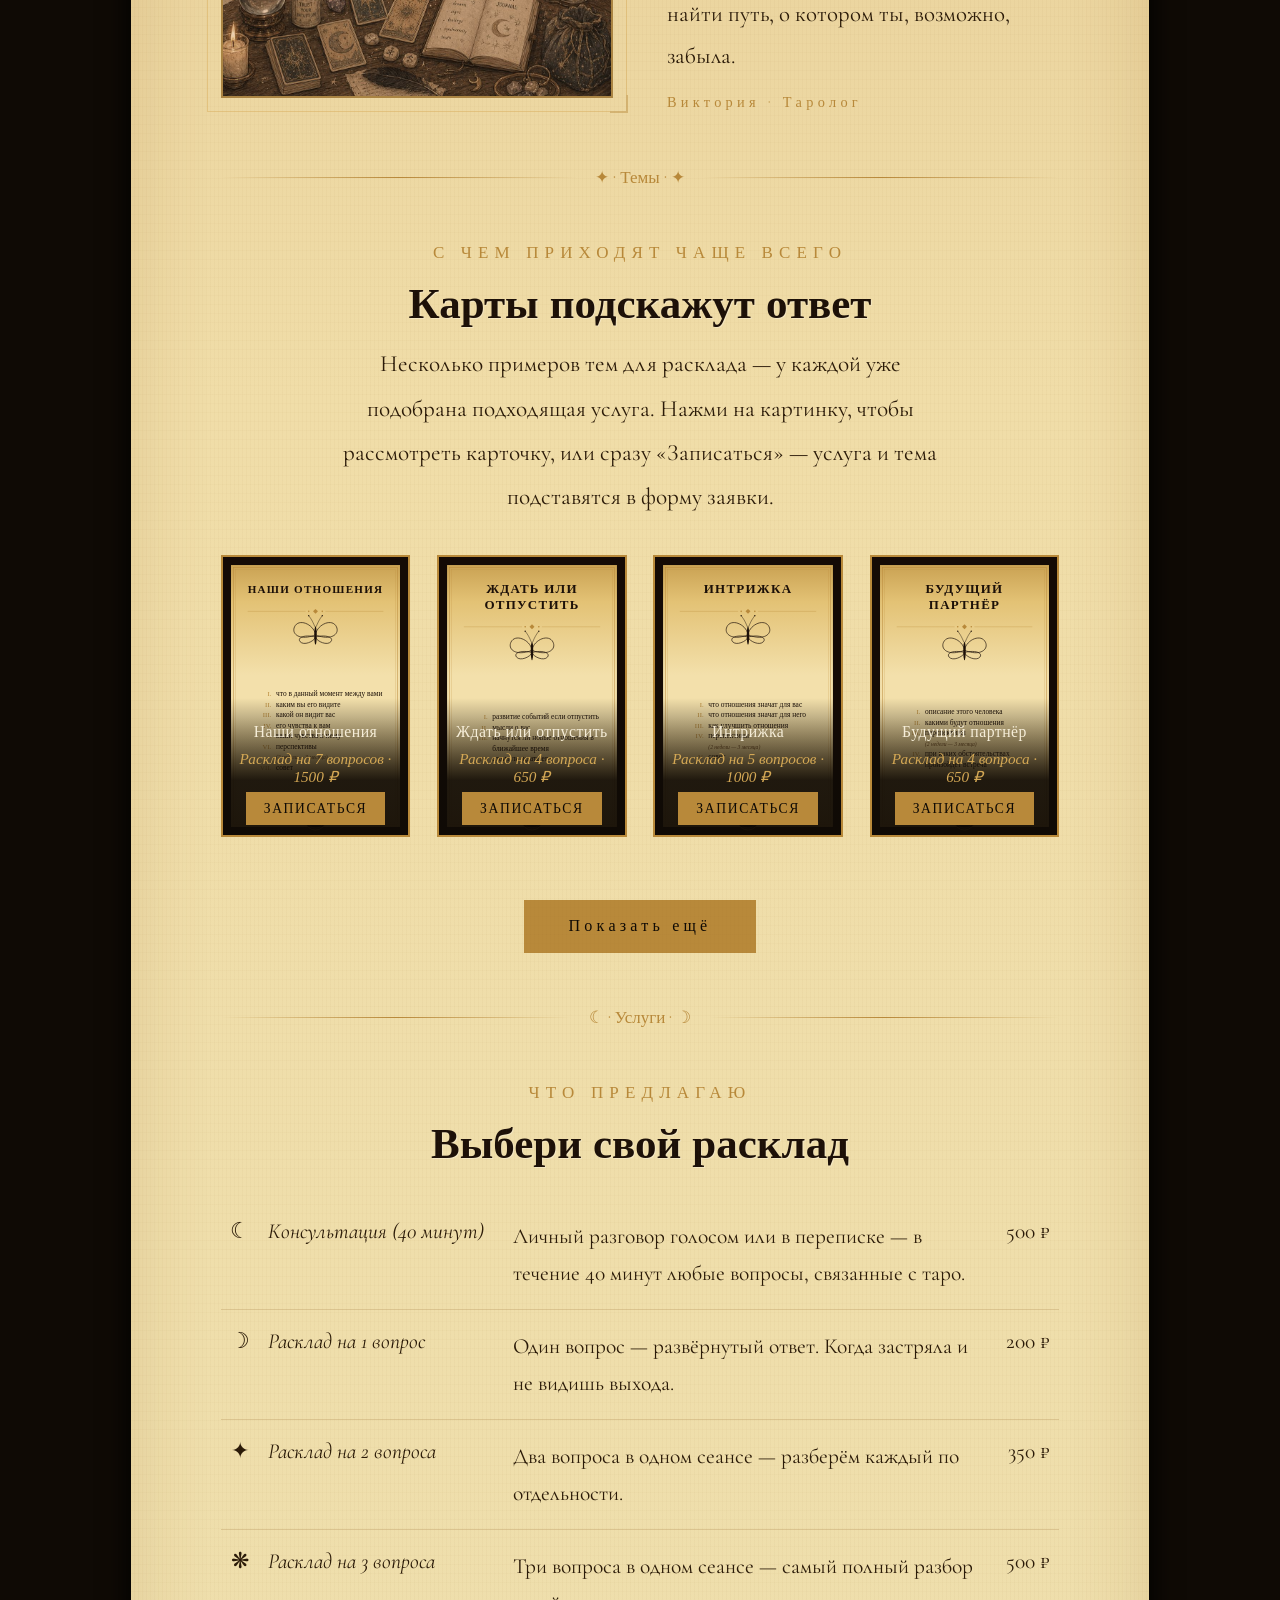
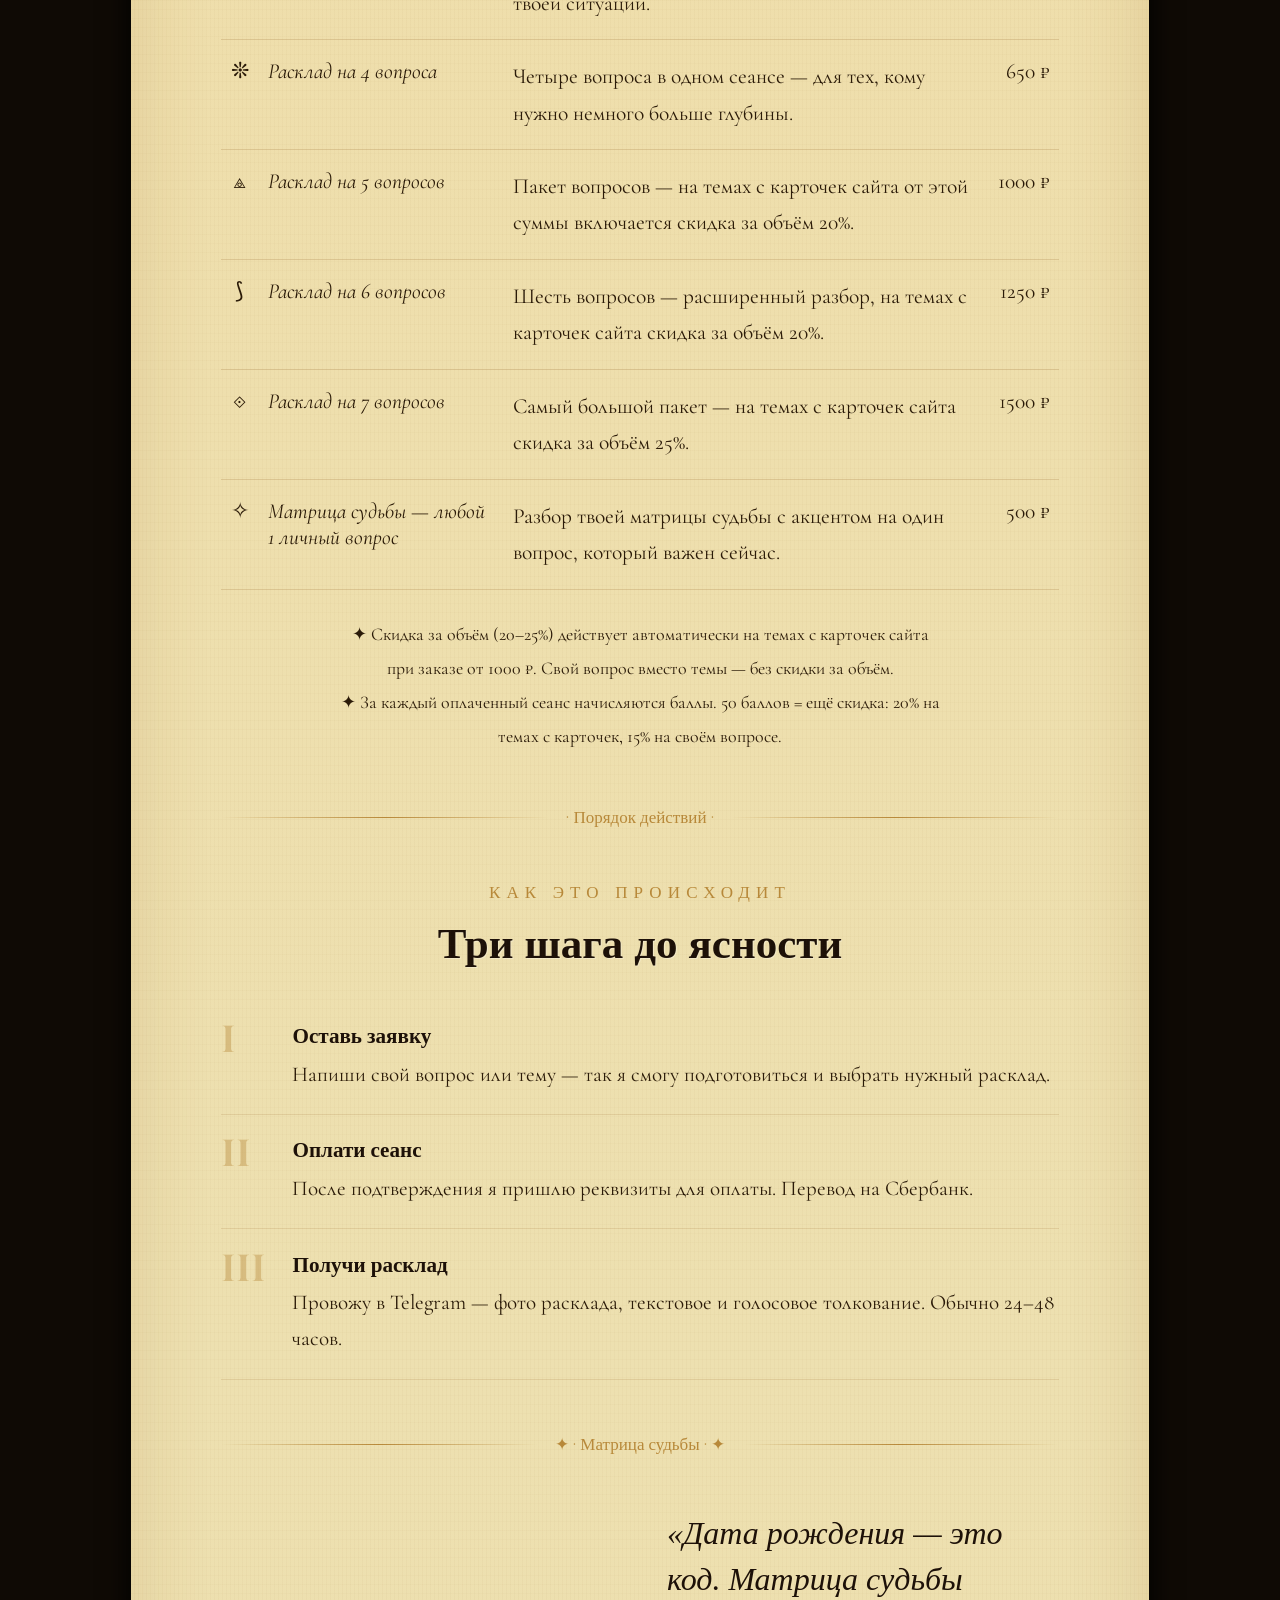
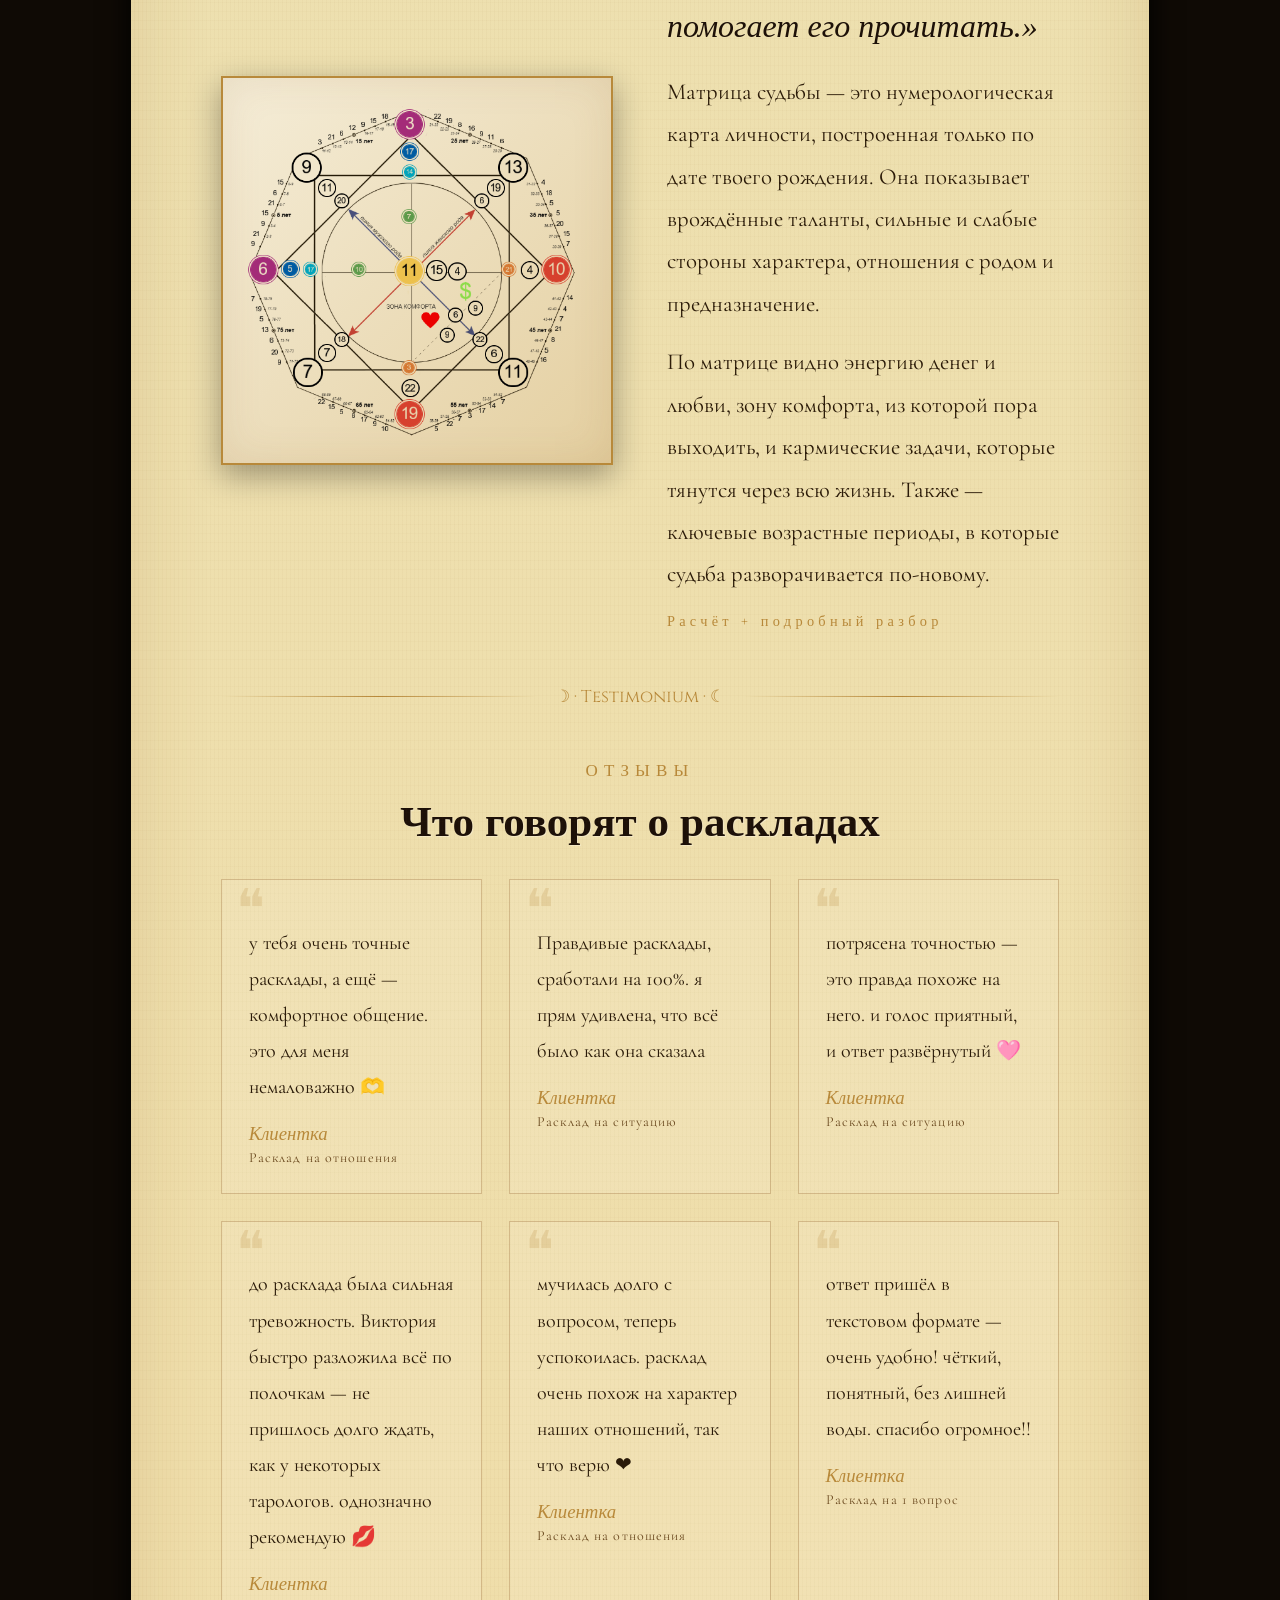
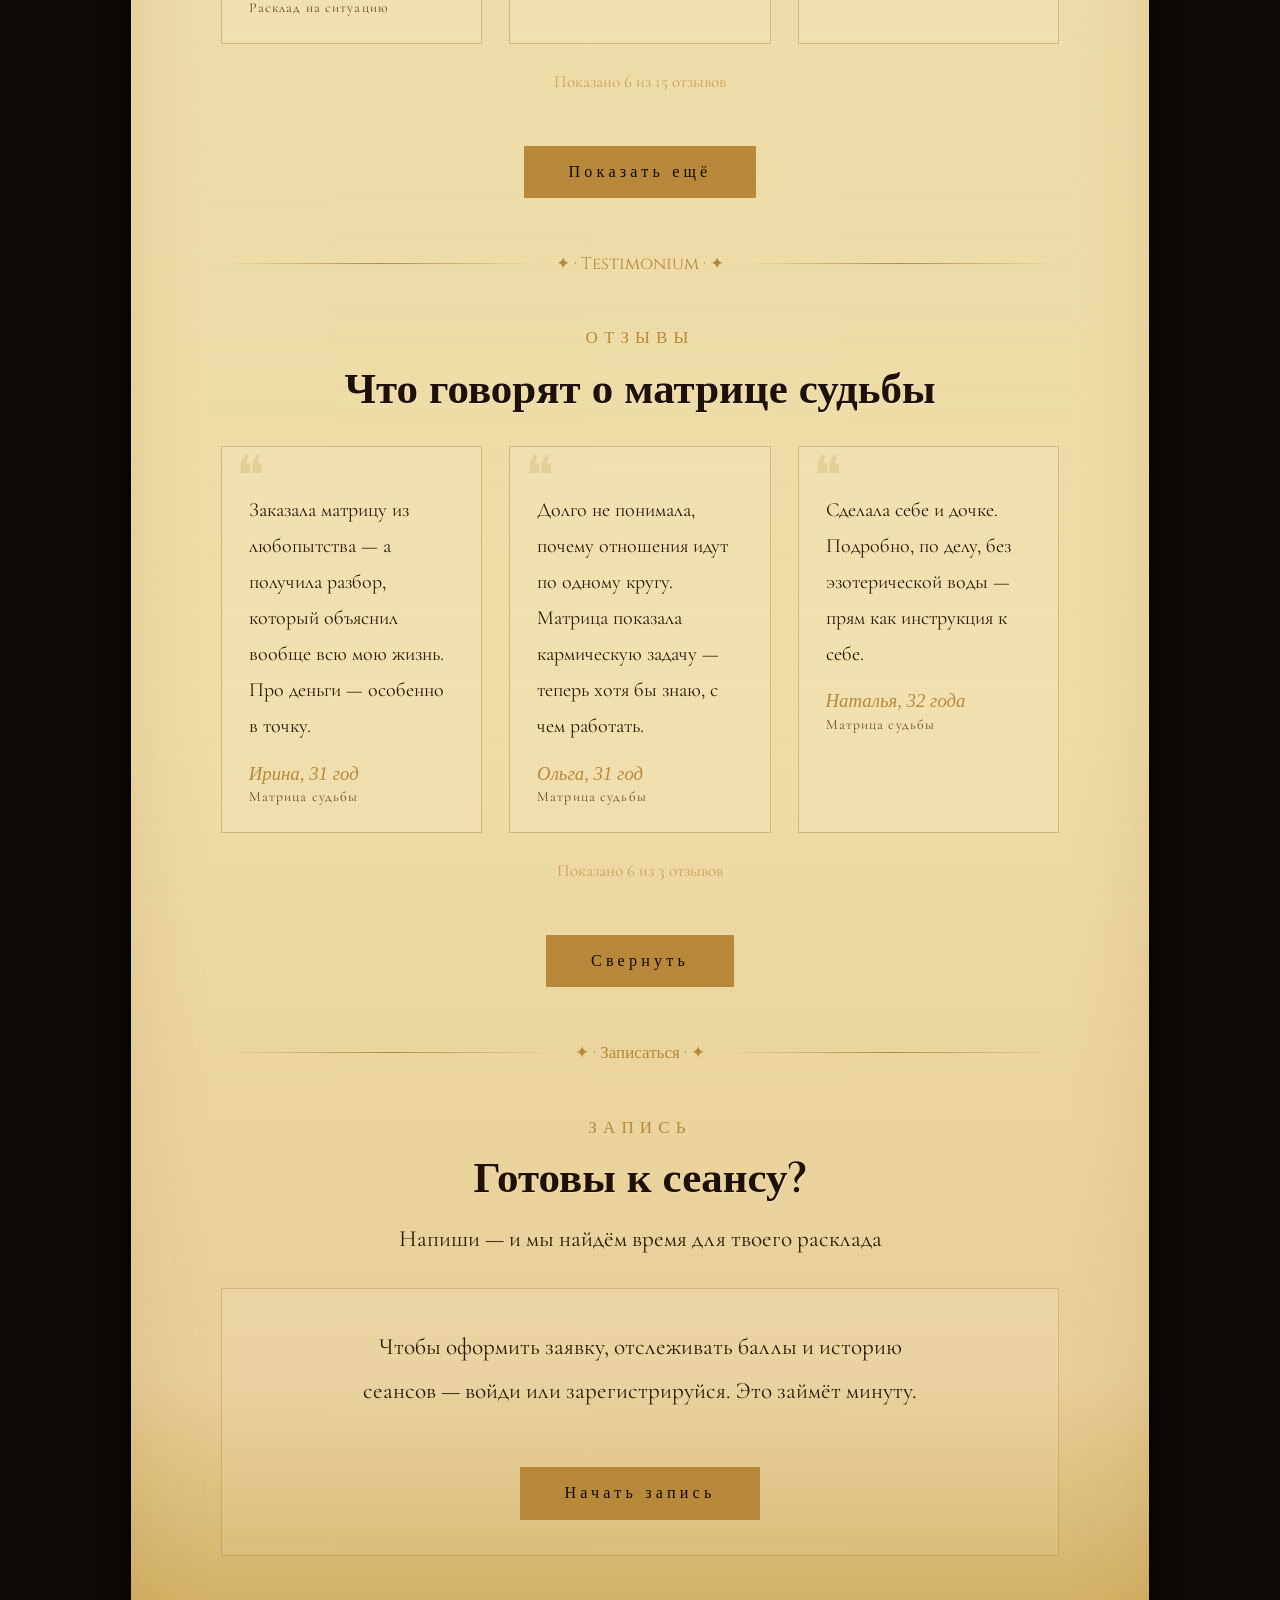
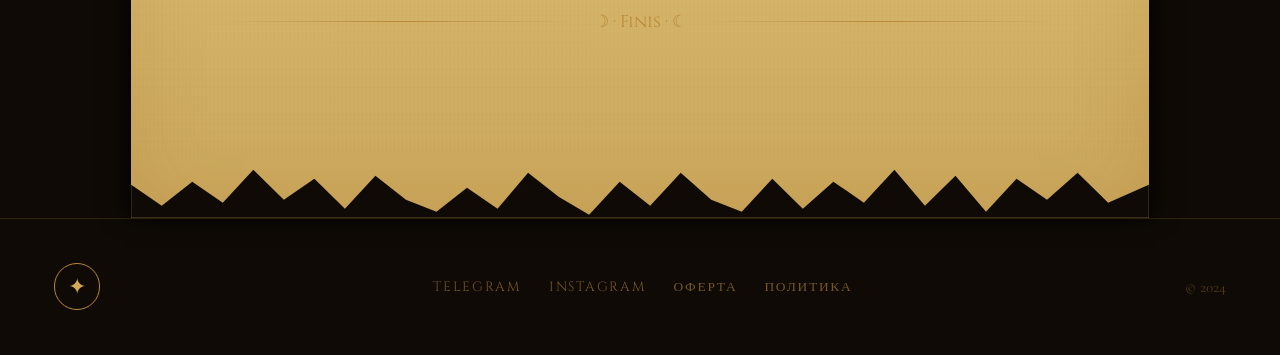
==== commit 08897ea1: "Move 'Как вас видят мужчины' card to expanded section (show 4 by default) Co-Authored-By: Claude Son" ====
--- a/frontend/index.html
+++ b/frontend/index.html
@@ -124,7 +124,7 @@
           <div class="card-frame"><img src="img/cards/card-zhdat-ili-otpustit.svg" alt="Ждать или отпустить" loading="lazy" onclick="openLightbox('img/cards/card-zhdat-ili-otpustit.svg','Ждать или отпустить')"/><div class="card-title-tag"><span class="card-topic-name">Ждать или отпустить</span><span class="card-topic-price">Расклад на 4 вопроса · 650 ₽</span><button type="button" class="card-book-btn" onclick="bookTopic(event,'Расклад на 4 вопроса','Ждать или отпустить')">Записаться</button></div></div>
           <div class="card-frame"><img src="img/cards/card-intrizhka.svg" alt="Интрижка" loading="lazy" onclick="openLightbox('img/cards/card-intrizhka.svg','Интрижка')"/><div class="card-title-tag"><span class="card-topic-name">Интрижка</span><span class="card-topic-price">Расклад на 5 вопросов · 1000 ₽</span><button type="button" class="card-book-btn" onclick="bookTopic(event,'Расклад на 5 вопросов','Интрижка')">Записаться</button></div></div>
           <div class="card-frame"><img src="img/cards/card-budushiy-partner.svg" alt="Будущий партнёр" loading="lazy" onclick="openLightbox('img/cards/card-budushiy-partner.svg','Будущий партнёр')"/><div class="card-title-tag"><span class="card-topic-name">Будущий партнёр</span><span class="card-topic-price">Расклад на 4 вопроса · 650 ₽</span><button type="button" class="card-book-btn" onclick="bookTopic(event,'Расклад на 4 вопроса','Будущий партнёр')">Записаться</button></div></div>
-          <div class="card-frame"><img src="img/cards/card-kak-vidyat-muzhchiny.svg" alt="Как вас видят мужчины?" loading="lazy" onclick="openLightbox('img/cards/card-kak-vidyat-muzhchiny.svg','Как вас видят мужчины?')"/><div class="card-title-tag"><span class="card-topic-name">Как вас видят мужчины?</span><span class="card-topic-price">Расклад на 6 вопросов · 1250 ₽</span><button type="button" class="card-book-btn" onclick="bookTopic(event,'Расклад на 6 вопросов','Как вас видят мужчины?')">Записаться</button></div></div>
+          <div class="card-frame card-extra"><img src="img/cards/card-kak-vidyat-muzhchiny.svg" alt="Как вас видят мужчины?" loading="lazy" onclick="openLightbox('img/cards/card-kak-vidyat-muzhchiny.svg','Как вас видят мужчины?')"/><div class="card-title-tag"><span class="card-topic-name">Как вас видят мужчины?</span><span class="card-topic-price">Расклад на 6 вопросов · 1250 ₽</span><button type="button" class="card-book-btn" onclick="bookTopic(event,'Расклад на 6 вопросов','Как вас видят мужчины?')">Записаться</button></div></div>
           <div class="card-frame card-extra"><img src="img/cards/card-tyubik.svg" alt="Тюбик" loading="lazy" onclick="openLightbox('img/cards/card-tyubik.svg','Тюбик')"/><div class="card-title-tag"><span class="card-topic-name">Тюбик</span><span class="card-topic-price">Расклад на 5 вопросов · 1000 ₽</span><button type="button" class="card-book-btn" onclick="bookTopic(event,'Расклад на 5 вопросов','Тюбик')">Записаться</button></div></div>
           <div class="card-frame card-extra"><img src="img/cards/card-tochka-g.svg" alt="Моя точка G" loading="lazy" onclick="openLightbox('img/cards/card-tochka-g.svg','Моя точка G')"/><div class="card-title-tag"><span class="card-topic-name">Моя точка G</span><span class="card-topic-price">Расклад на 5 вопросов · 1000 ₽</span><button type="button" class="card-book-btn" onclick="bookTopic(event,'Расклад на 5 вопросов','Моя точка G')">Записаться</button></div></div>
           <div class="card-frame card-extra"><img src="img/cards/card-chego-on-hochet.svg" alt="Чего он хочет в постели?" loading="lazy" onclick="openLightbox('img/cards/card-chego-on-hochet.svg','Чего он хочет в постели?')"/><div class="card-title-tag"><span class="card-topic-name">Чего он хочет в постели?</span><span class="card-topic-price">Расклад на 4 вопроса · 650 ₽</span><button type="button" class="card-book-btn" onclick="bookTopic(event,'Расклад на 4 вопроса','Чего он хочет в постели?')">Записаться</button></div></div>
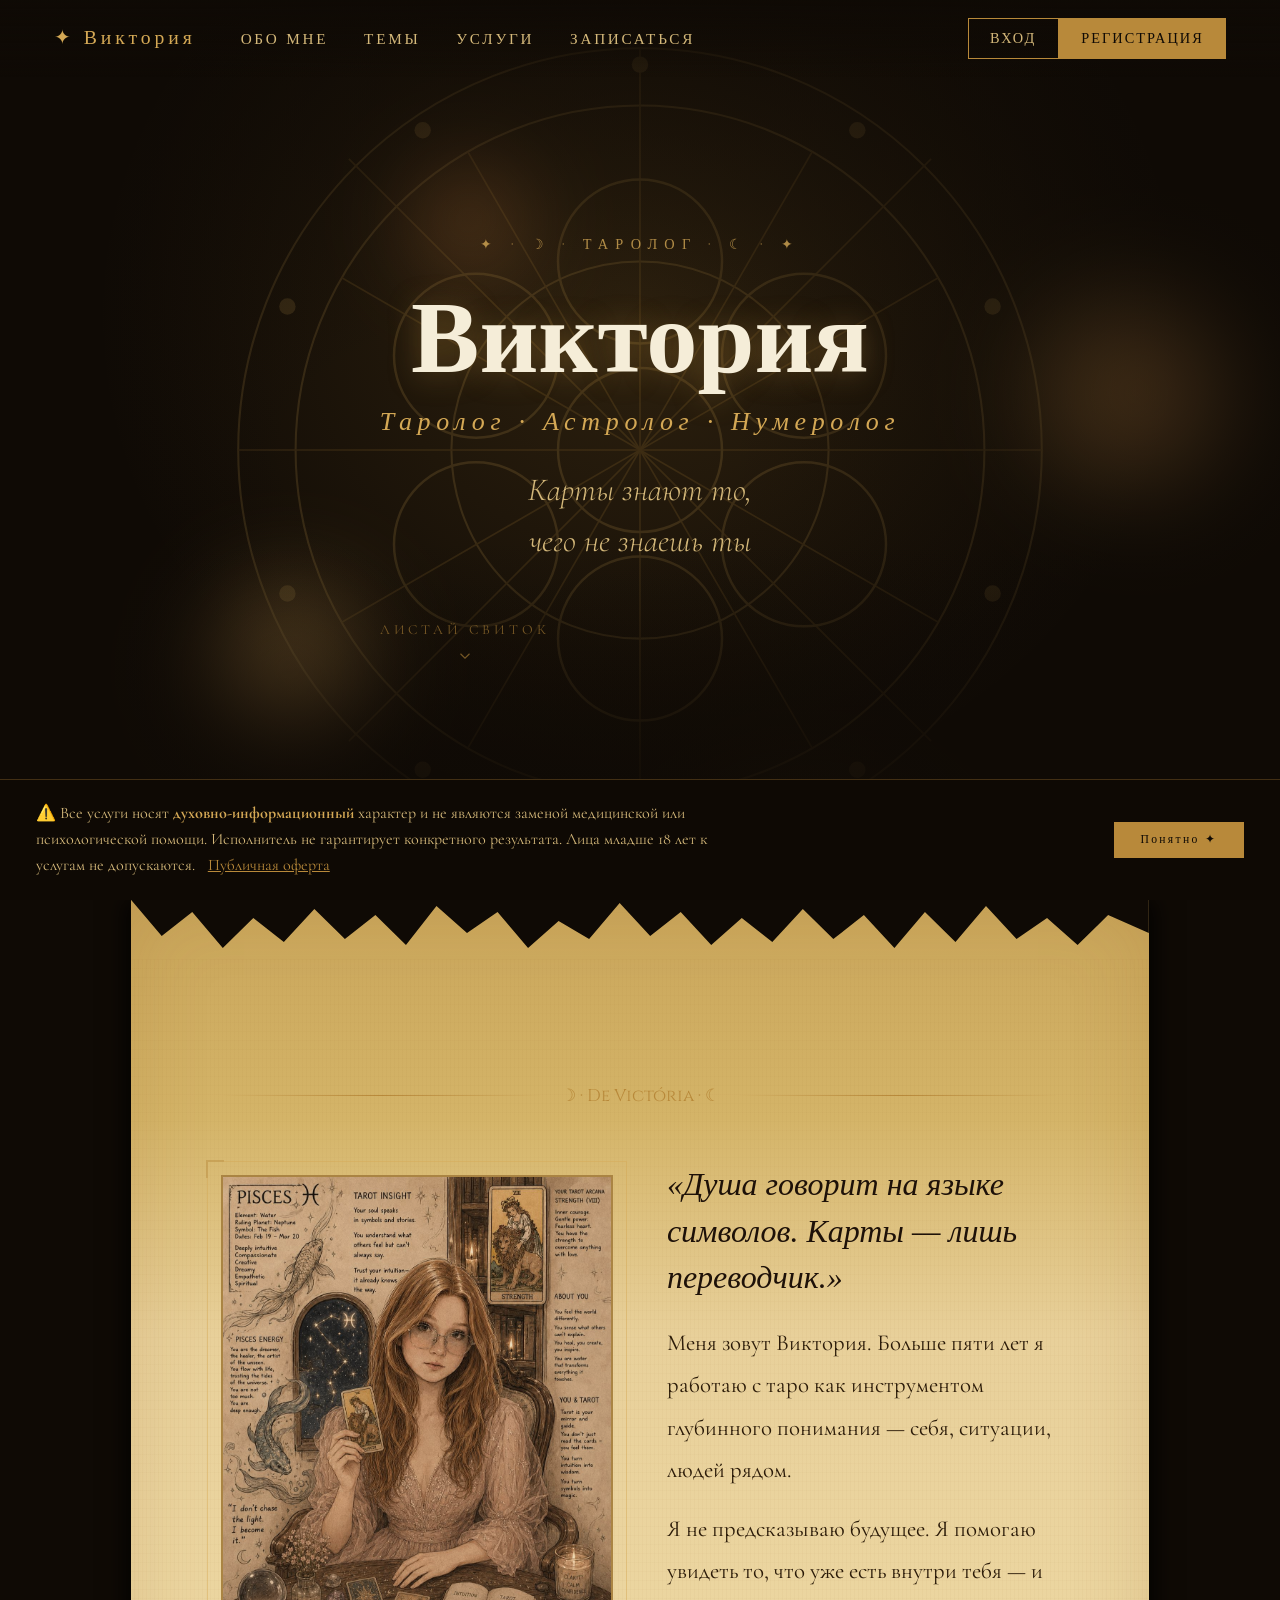
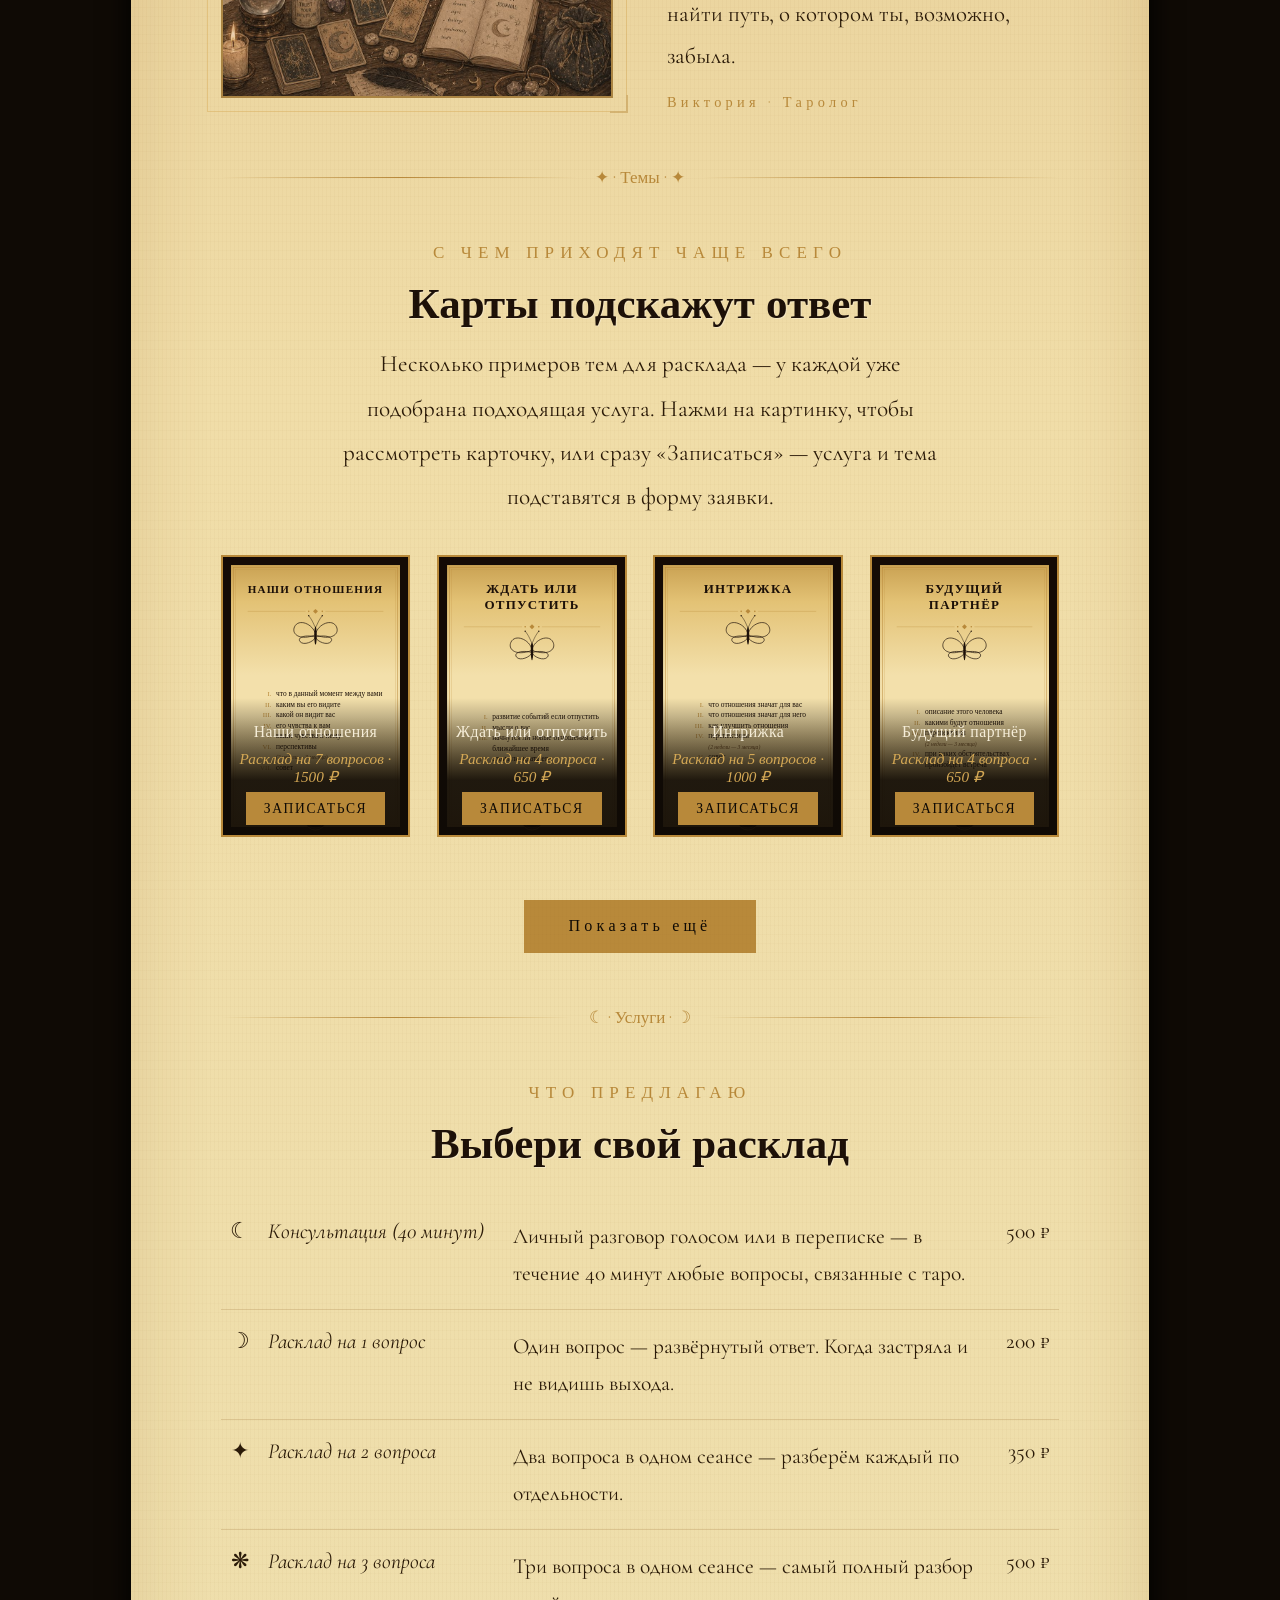
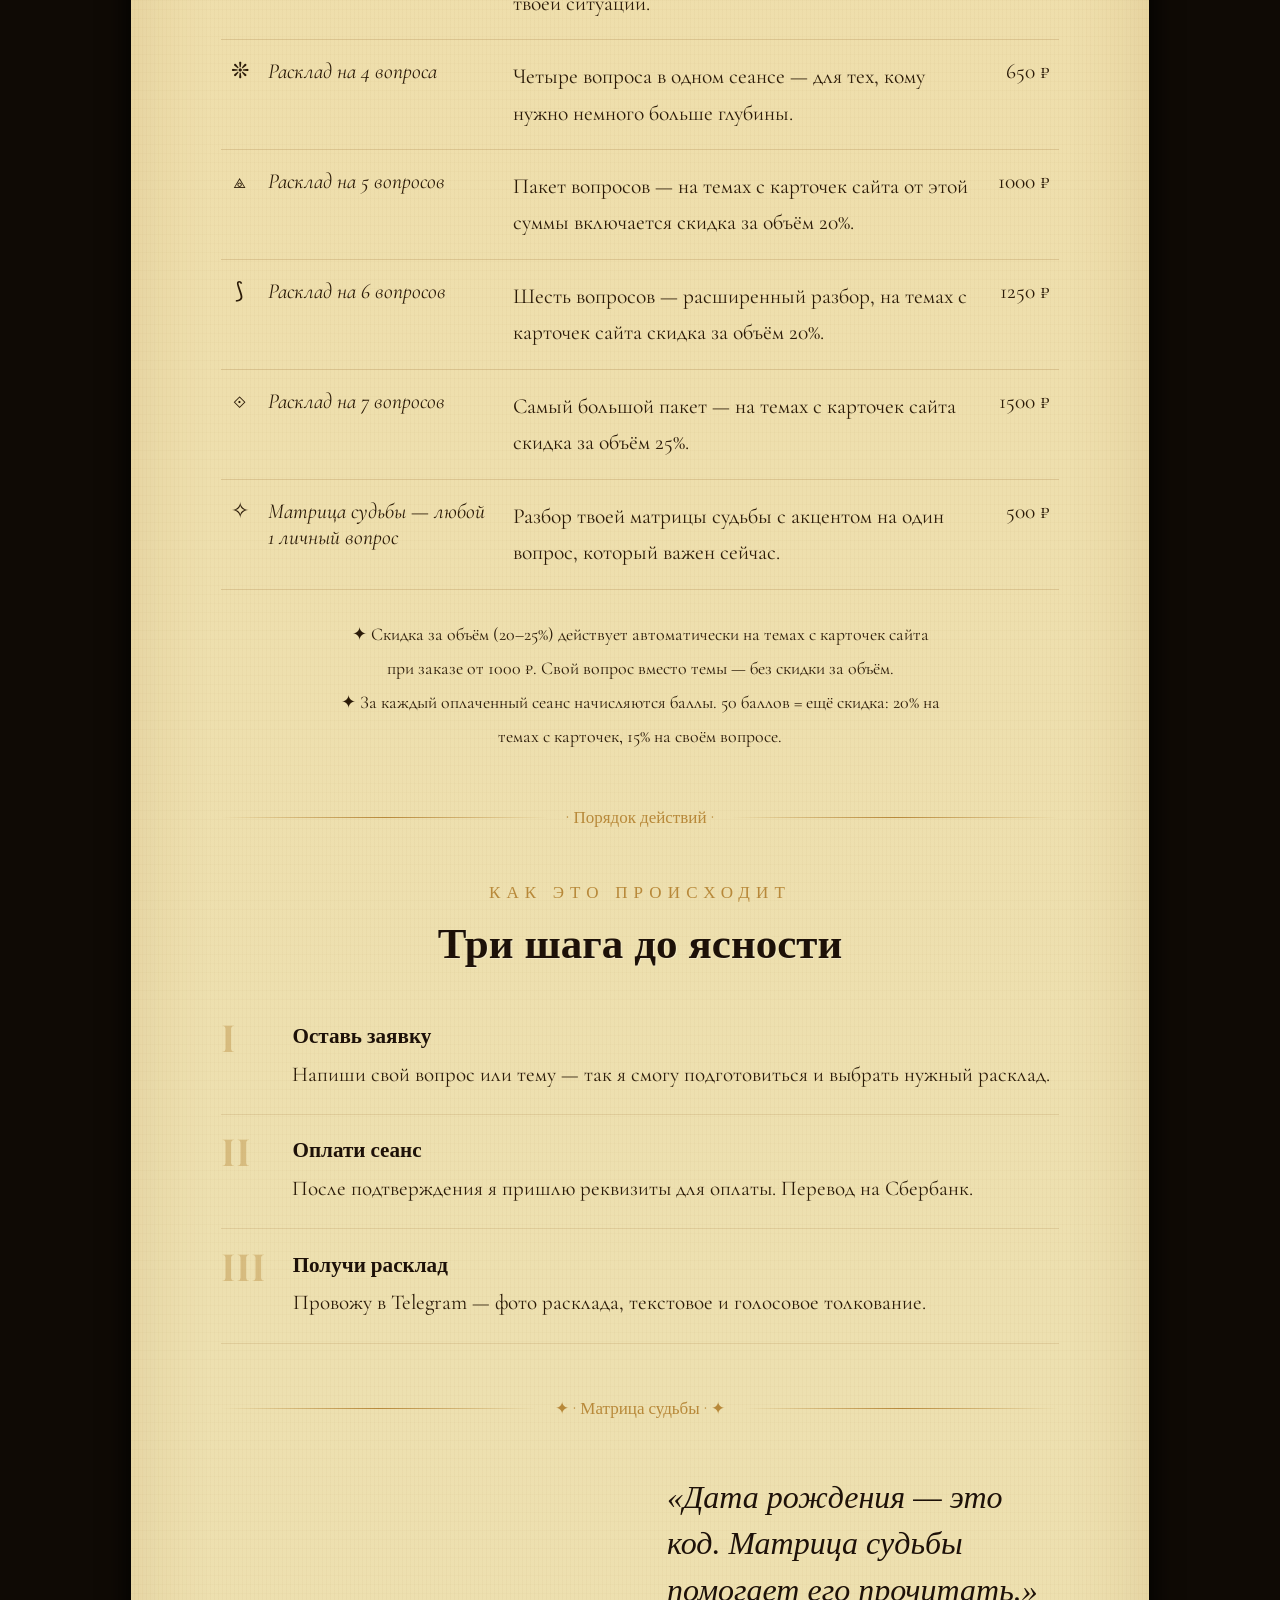
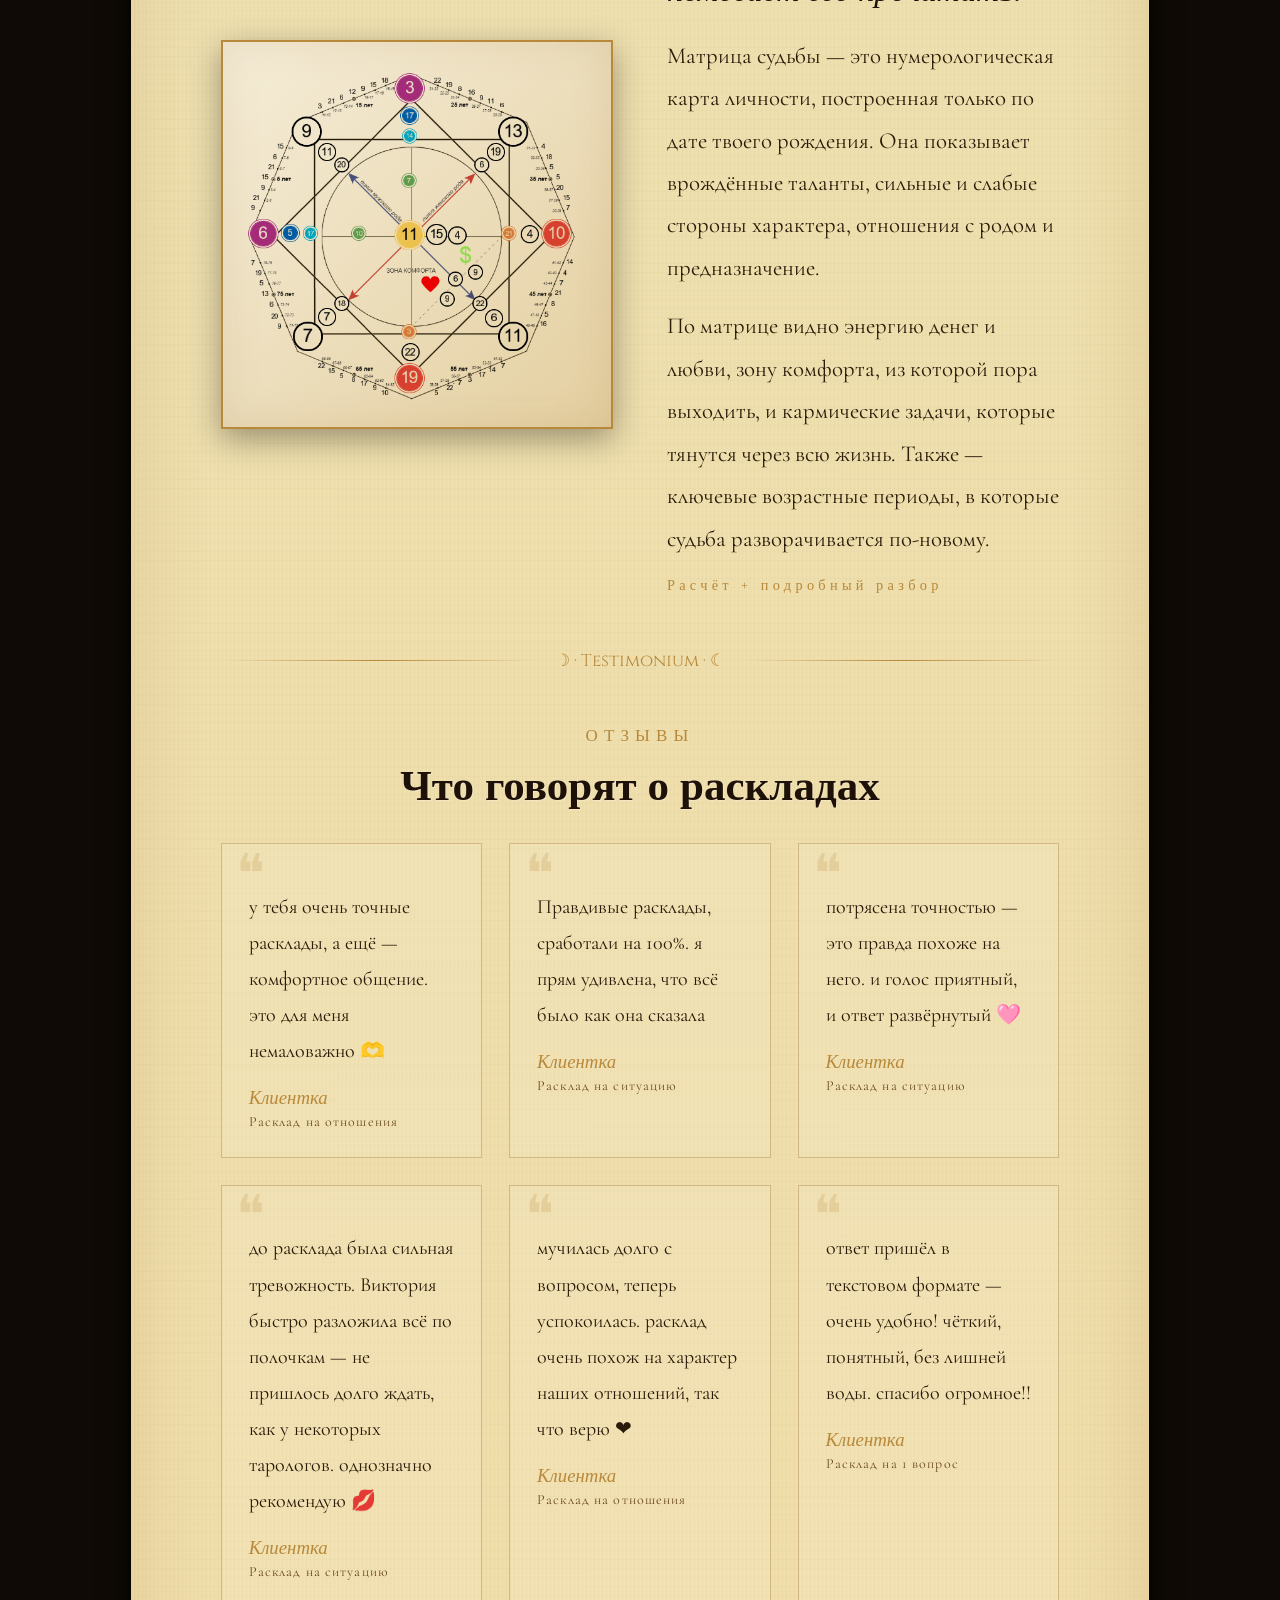
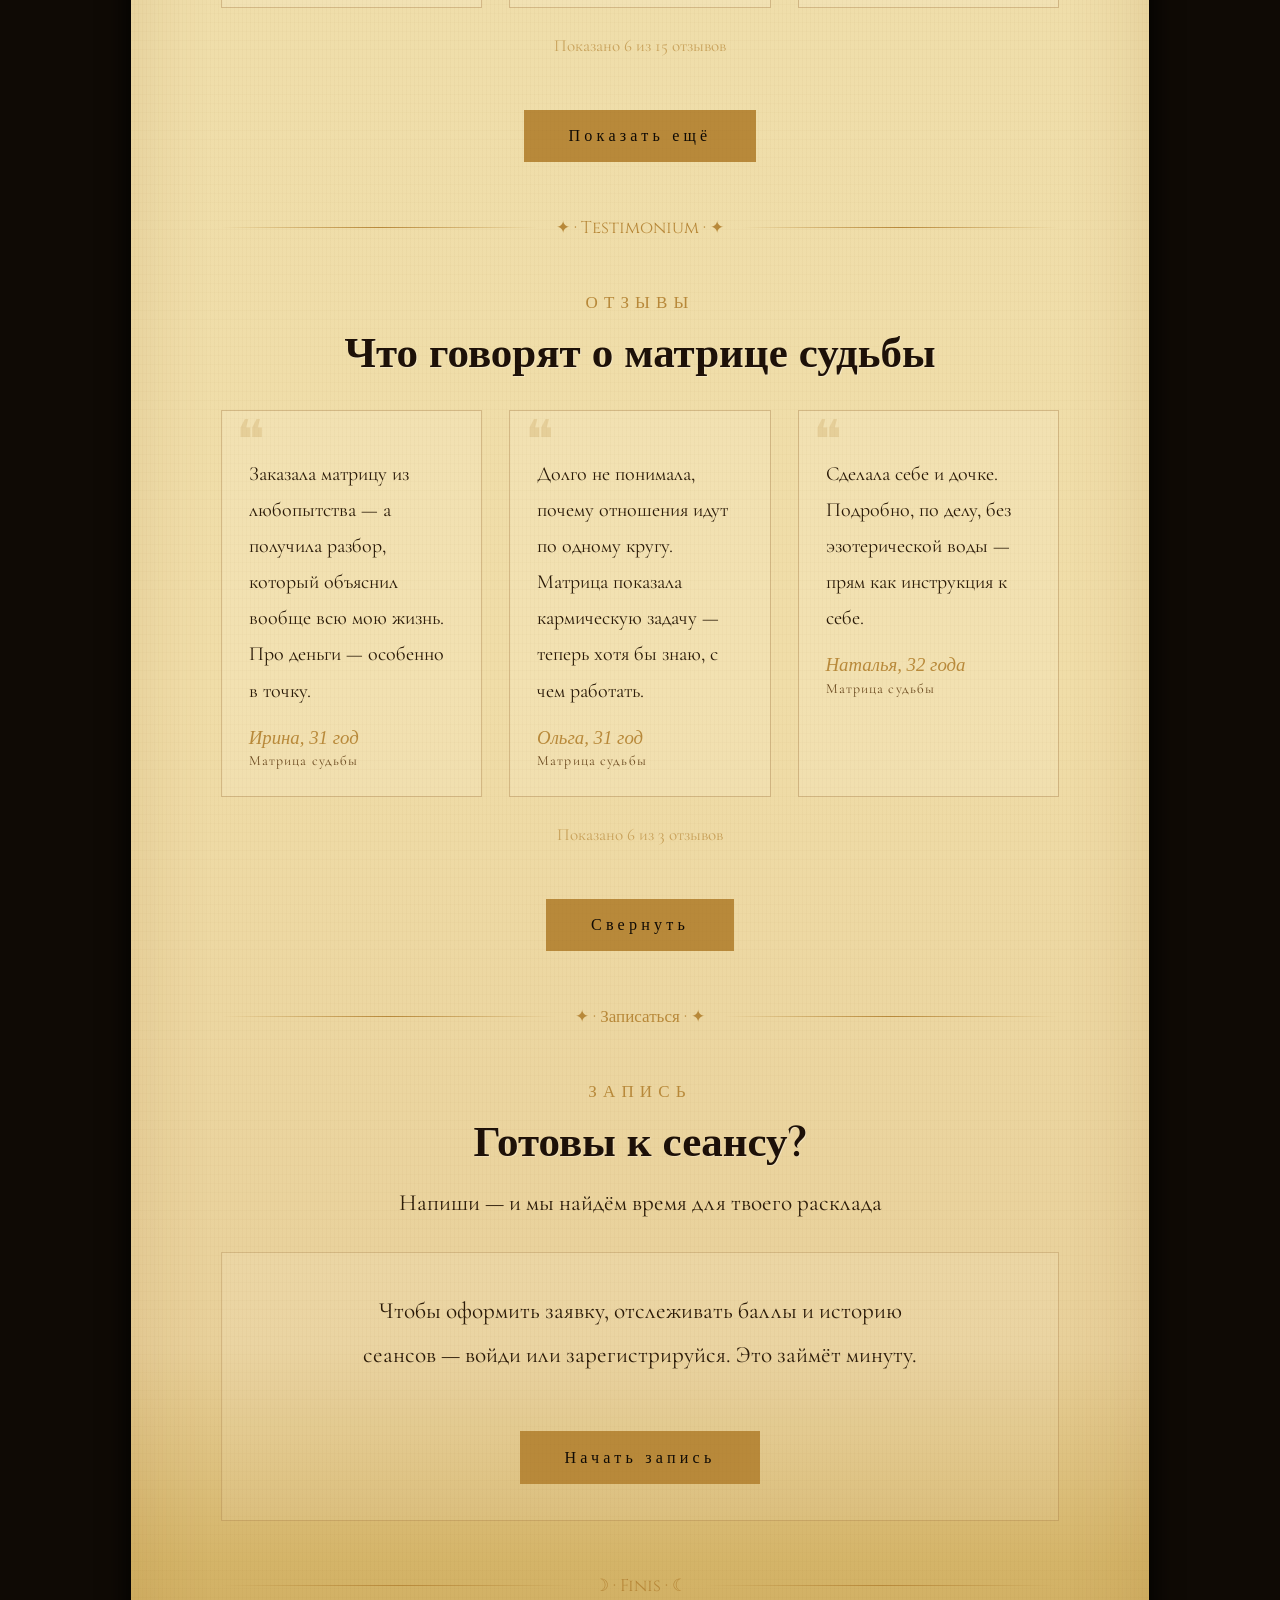
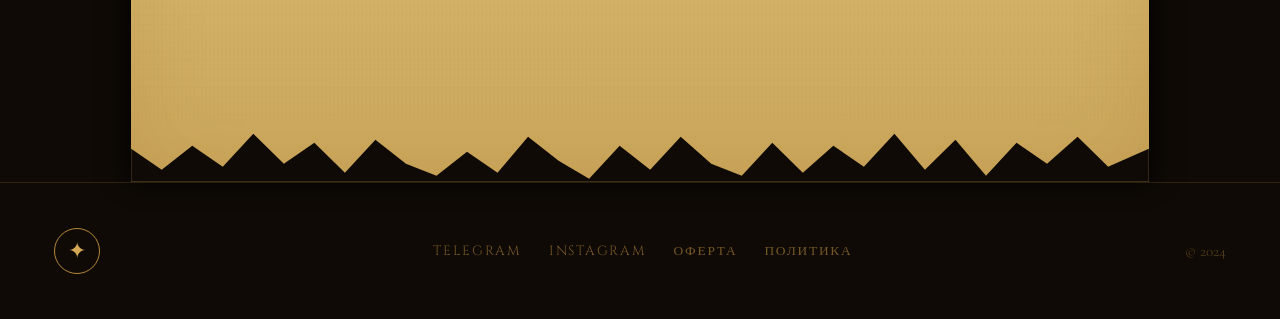
==== commit 16684744: "Remove '24-48 hours' timeframe from session description and FAQ Co-Authored-By: Claude Sonnet 4.6 <n" ====
--- a/frontend/index.html
+++ b/frontend/index.html
@@ -170,7 +170,7 @@
       <ul class="steps-list reveal">
         <li><span class="step-num">I</span><div class="step-body"><h4>Оставь заявку</h4><p>Напиши свой вопрос или тему — так я смогу подготовиться и выбрать нужный расклад.</p></div></li>
         <li><span class="step-num">II</span><div class="step-body"><h4>Оплати сеанс</h4><p>После подтверждения я пришлю реквизиты для оплаты. Перевод на Сбербанк.</p></div></li>
-        <li><span class="step-num">III</span><div class="step-body"><h4>Получи расклад</h4><p>Провожу в Telegram — фото расклада, текстовое и голосовое толкование. Обычно 24–48 часов.</p></div></li>
+        <li><span class="step-num">III</span><div class="step-body"><h4>Получи расклад</h4><p>Провожу в Telegram — фото расклада, текстовое и голосовое толкование.</p></div></li>
       </ul>
 
       <!-- МАТРИЦА СУДЬБЫ -->
@@ -285,7 +285,7 @@
   <span class="lightbox-close" onclick="closeFaqModal()">✕</span>
   <div class="faq-box">
     <div class="faq-title">✦ Частые вопросы ✦</div>
-    <div class="faq-item"><div class="faq-q">Как происходит сеанс?</div><div class="faq-a">Всё проходит в Telegram: ты пишешь вопрос или тему, я делаю расклад и присылаю фото карт с голосовым толкованием. Обычно это занимает 24–48 часов.</div></div>
+    <div class="faq-item"><div class="faq-q">Как происходит сеанс?</div><div class="faq-a">Всё проходит в Telegram: ты пишешь вопрос или тему, я делаю расклад и присылаю фото карт с голосовым толкованием.</div></div>
     <div class="faq-item"><div class="faq-q">Как происходит оплата?</div><div class="faq-a">После того как заявка подтверждена, пришлю реквизиты для перевода на Сбербанк. Расклад начинаю готовить после оплаты.</div></div>
     <div class="faq-item"><div class="faq-q">Что если ответ карт «не понравится»?</div><div class="faq-a">Карты показывают честную картину, а не то, что хочется услышать. Я всегда подробно объясняю расклад и отвечаю на уточняющие вопросы — без доплаты.</div></div>
     <div class="faq-item"><div class="faq-q">Можно ли сделать расклад анонимно?</div><div class="faq-a">Да. Для обычного расклада достаточно вопроса, имя не обязательно. Для матрицы судьбы нужна только дата рождения.</div></div>
